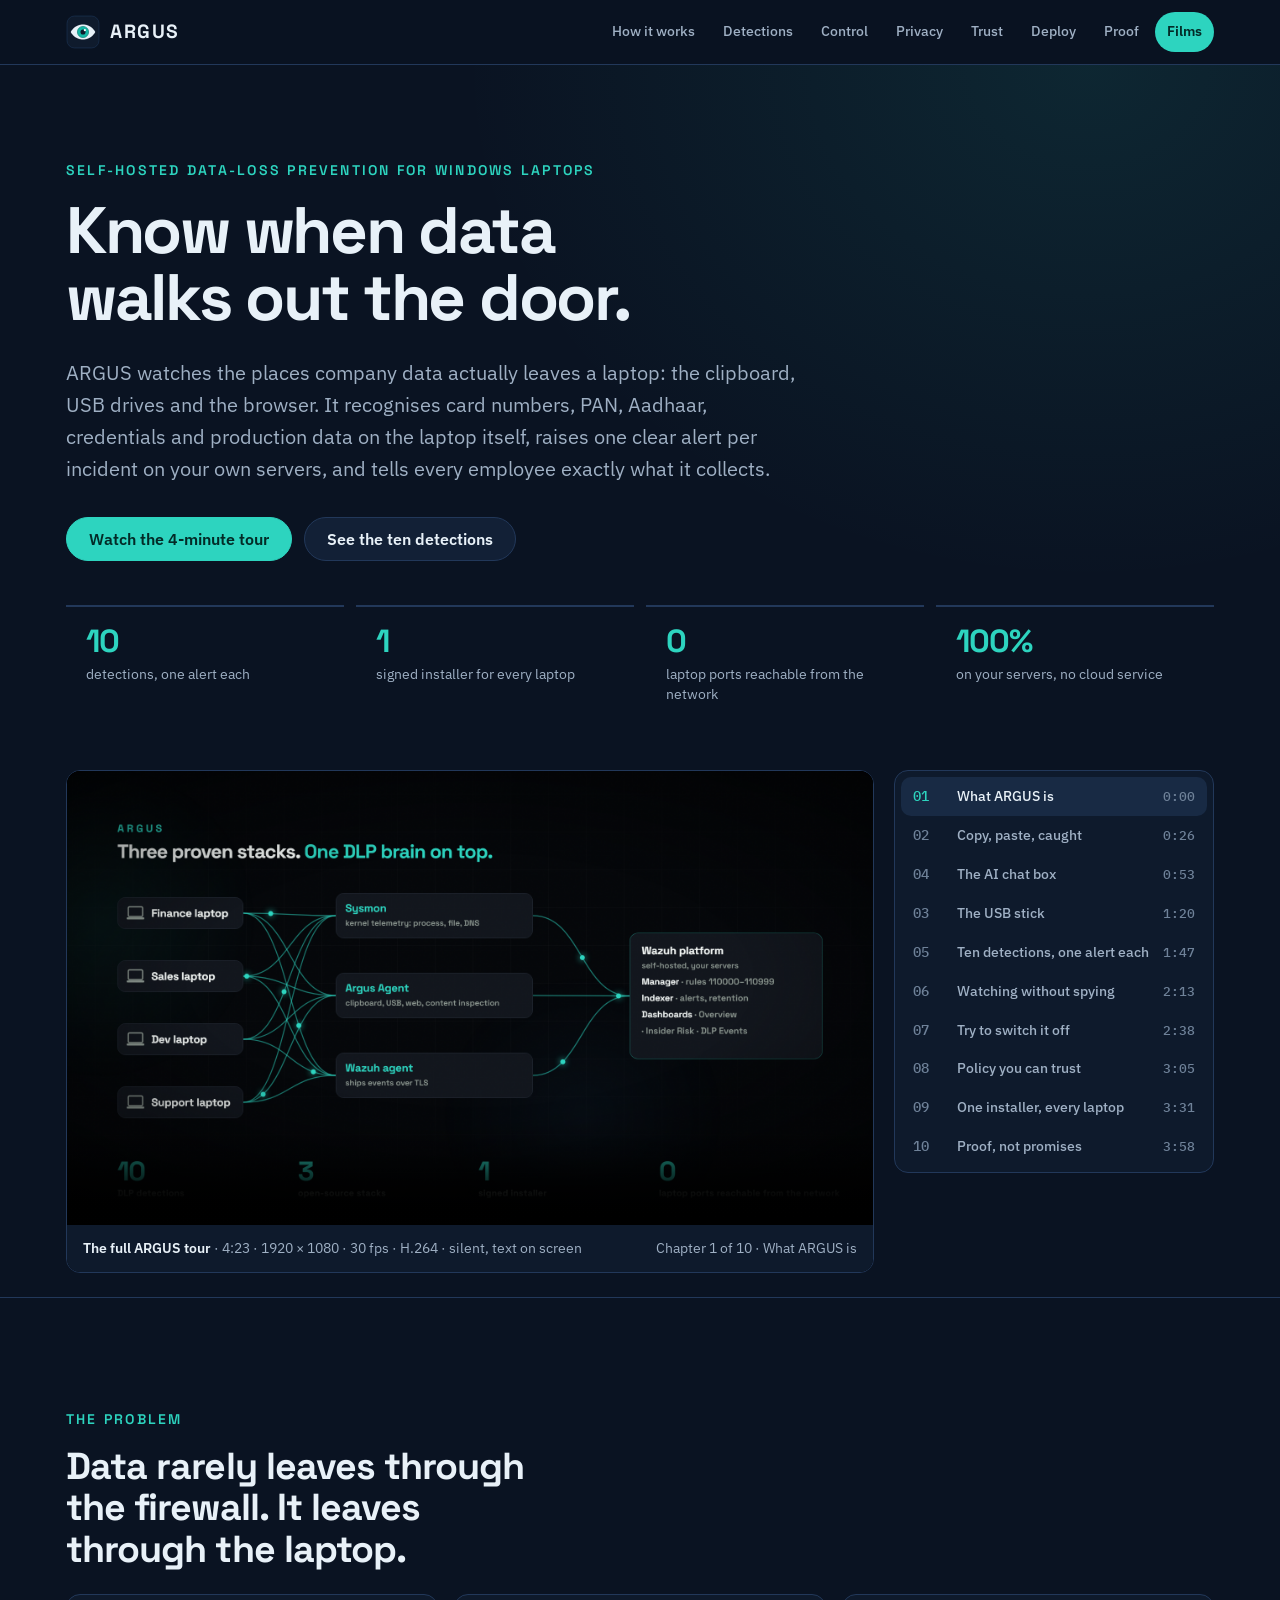
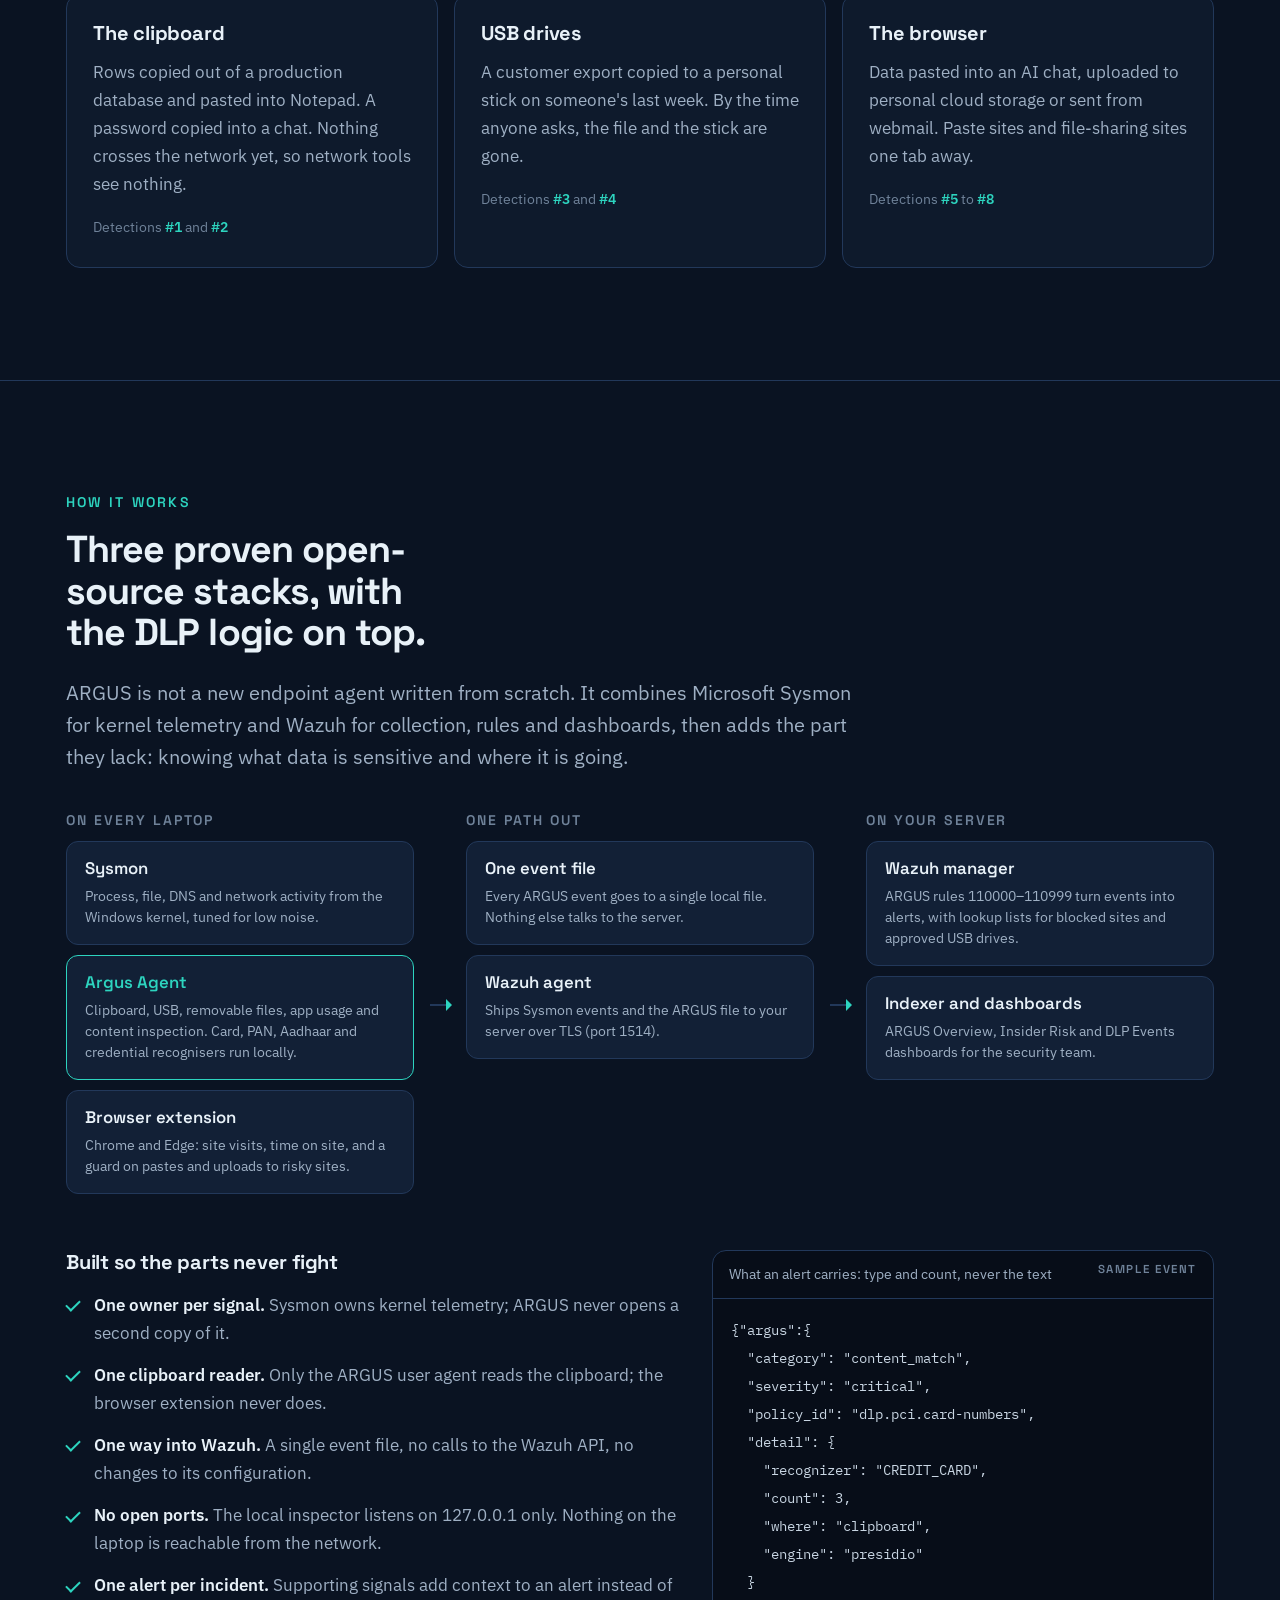
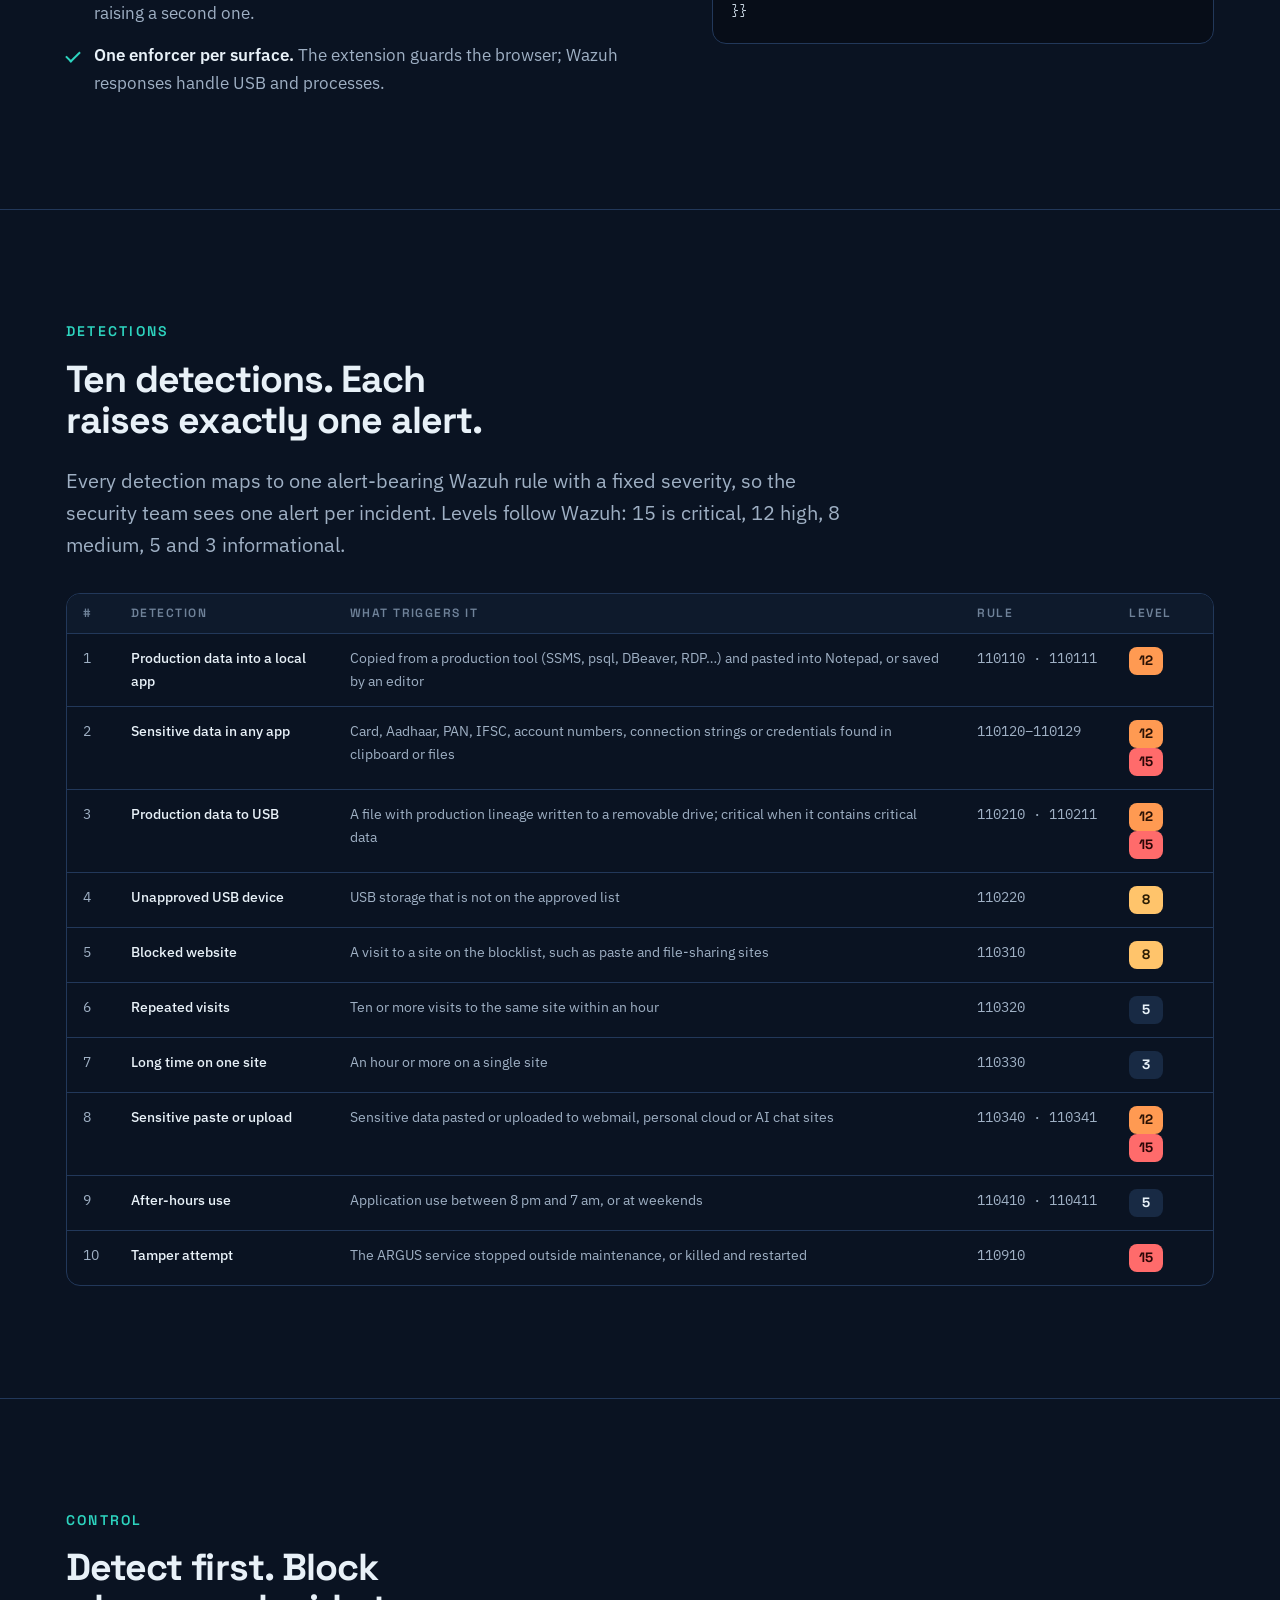
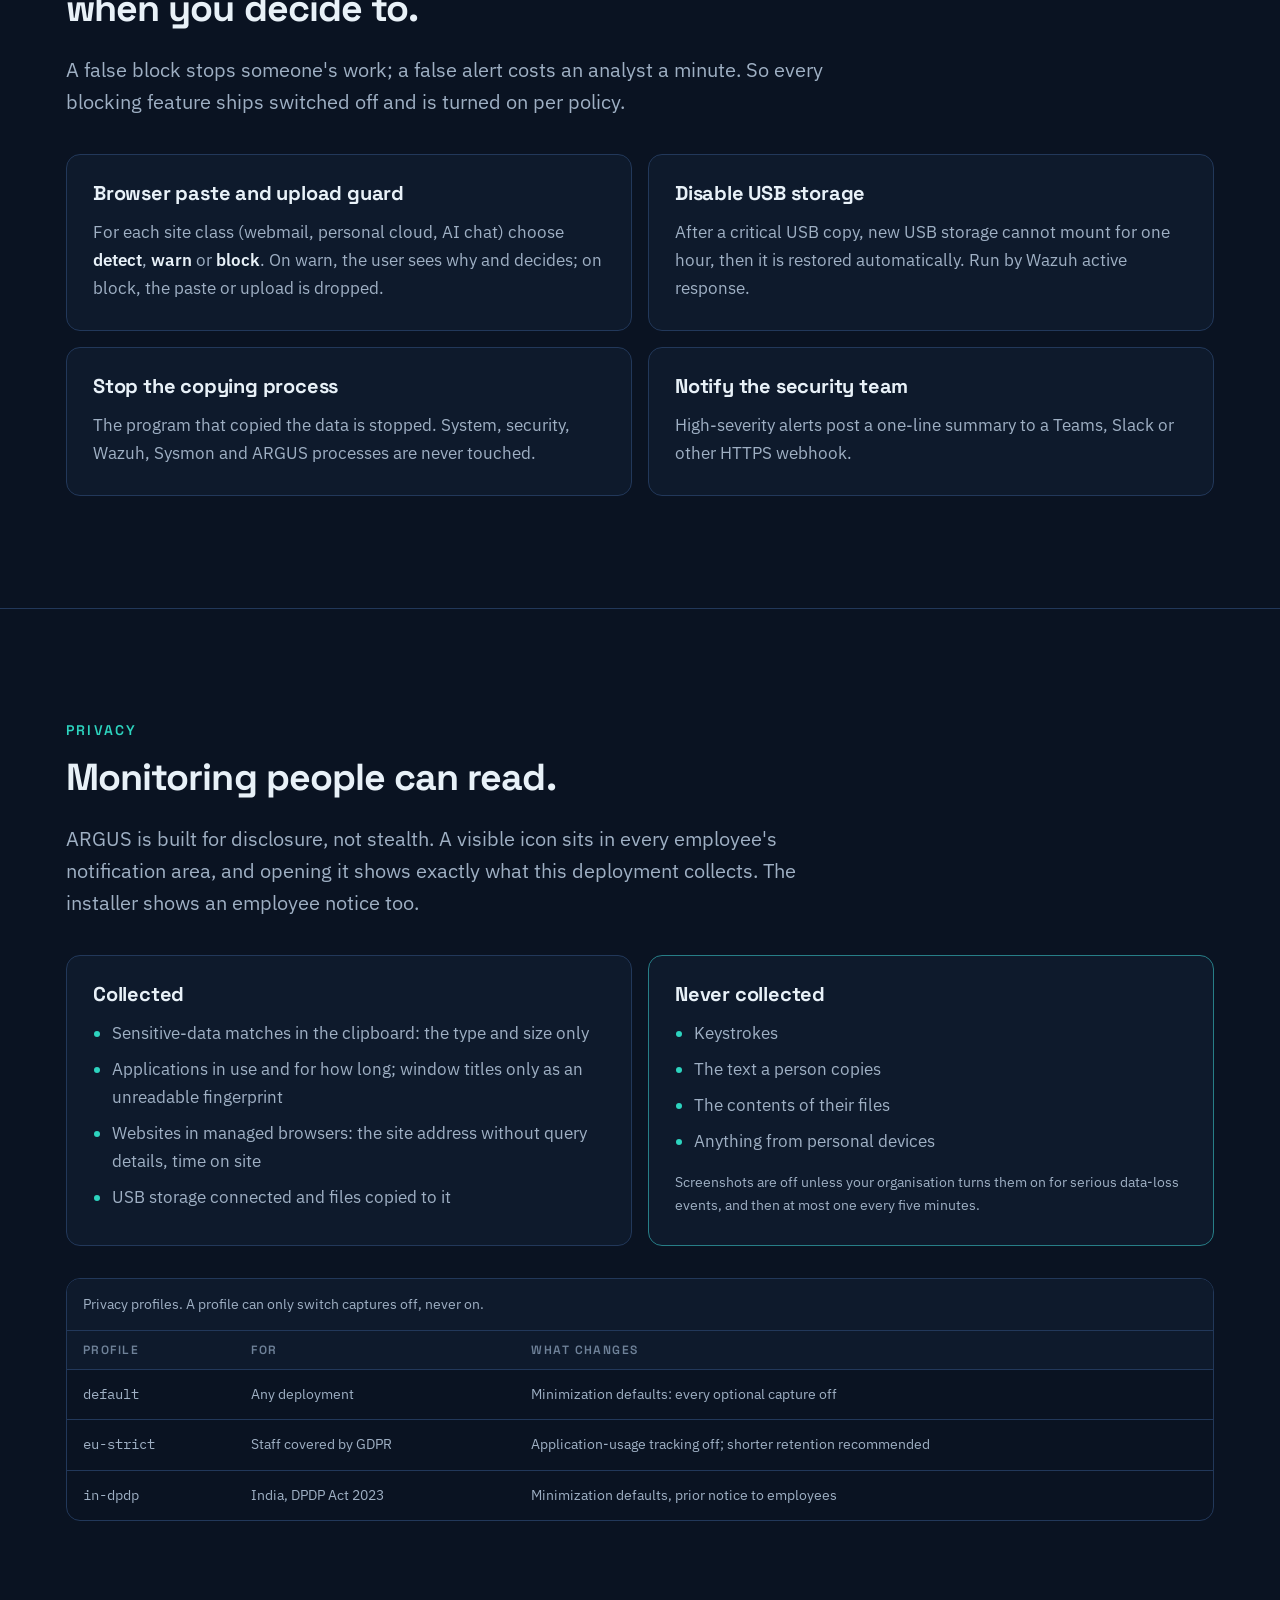
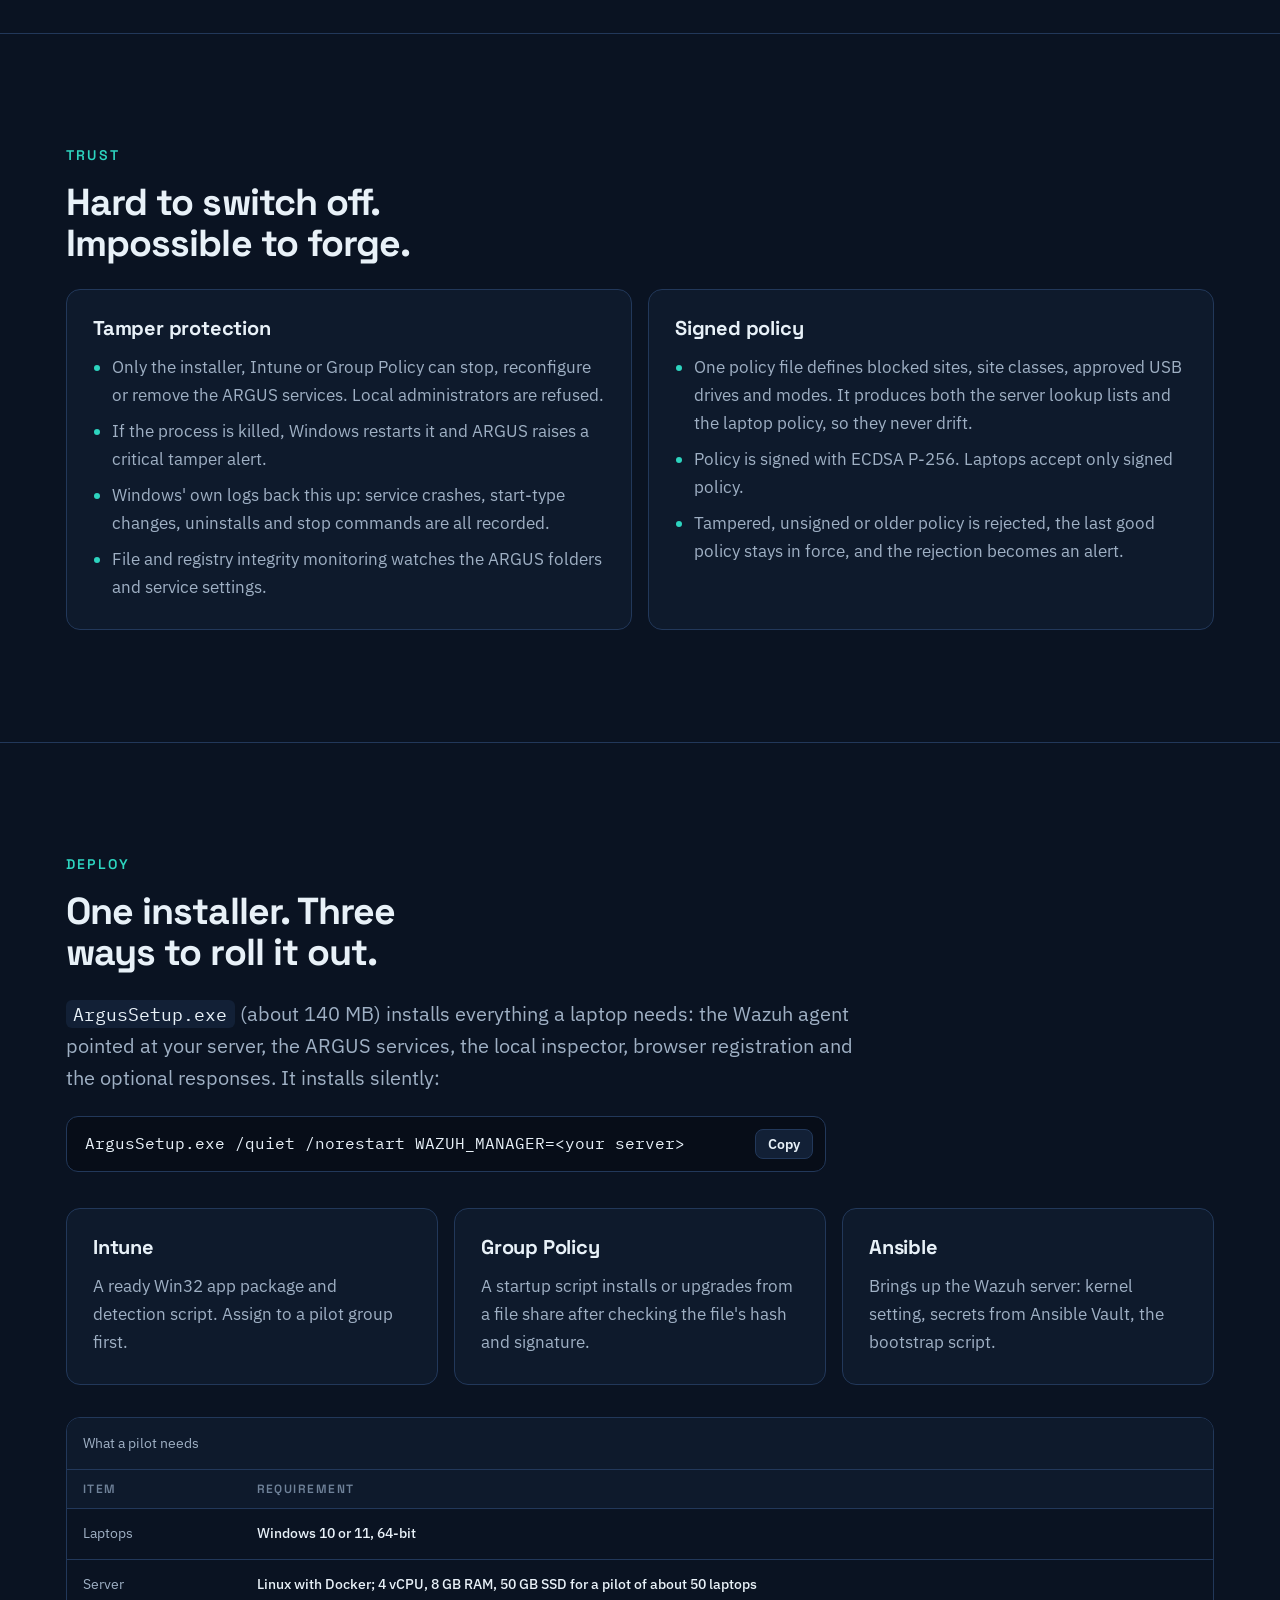
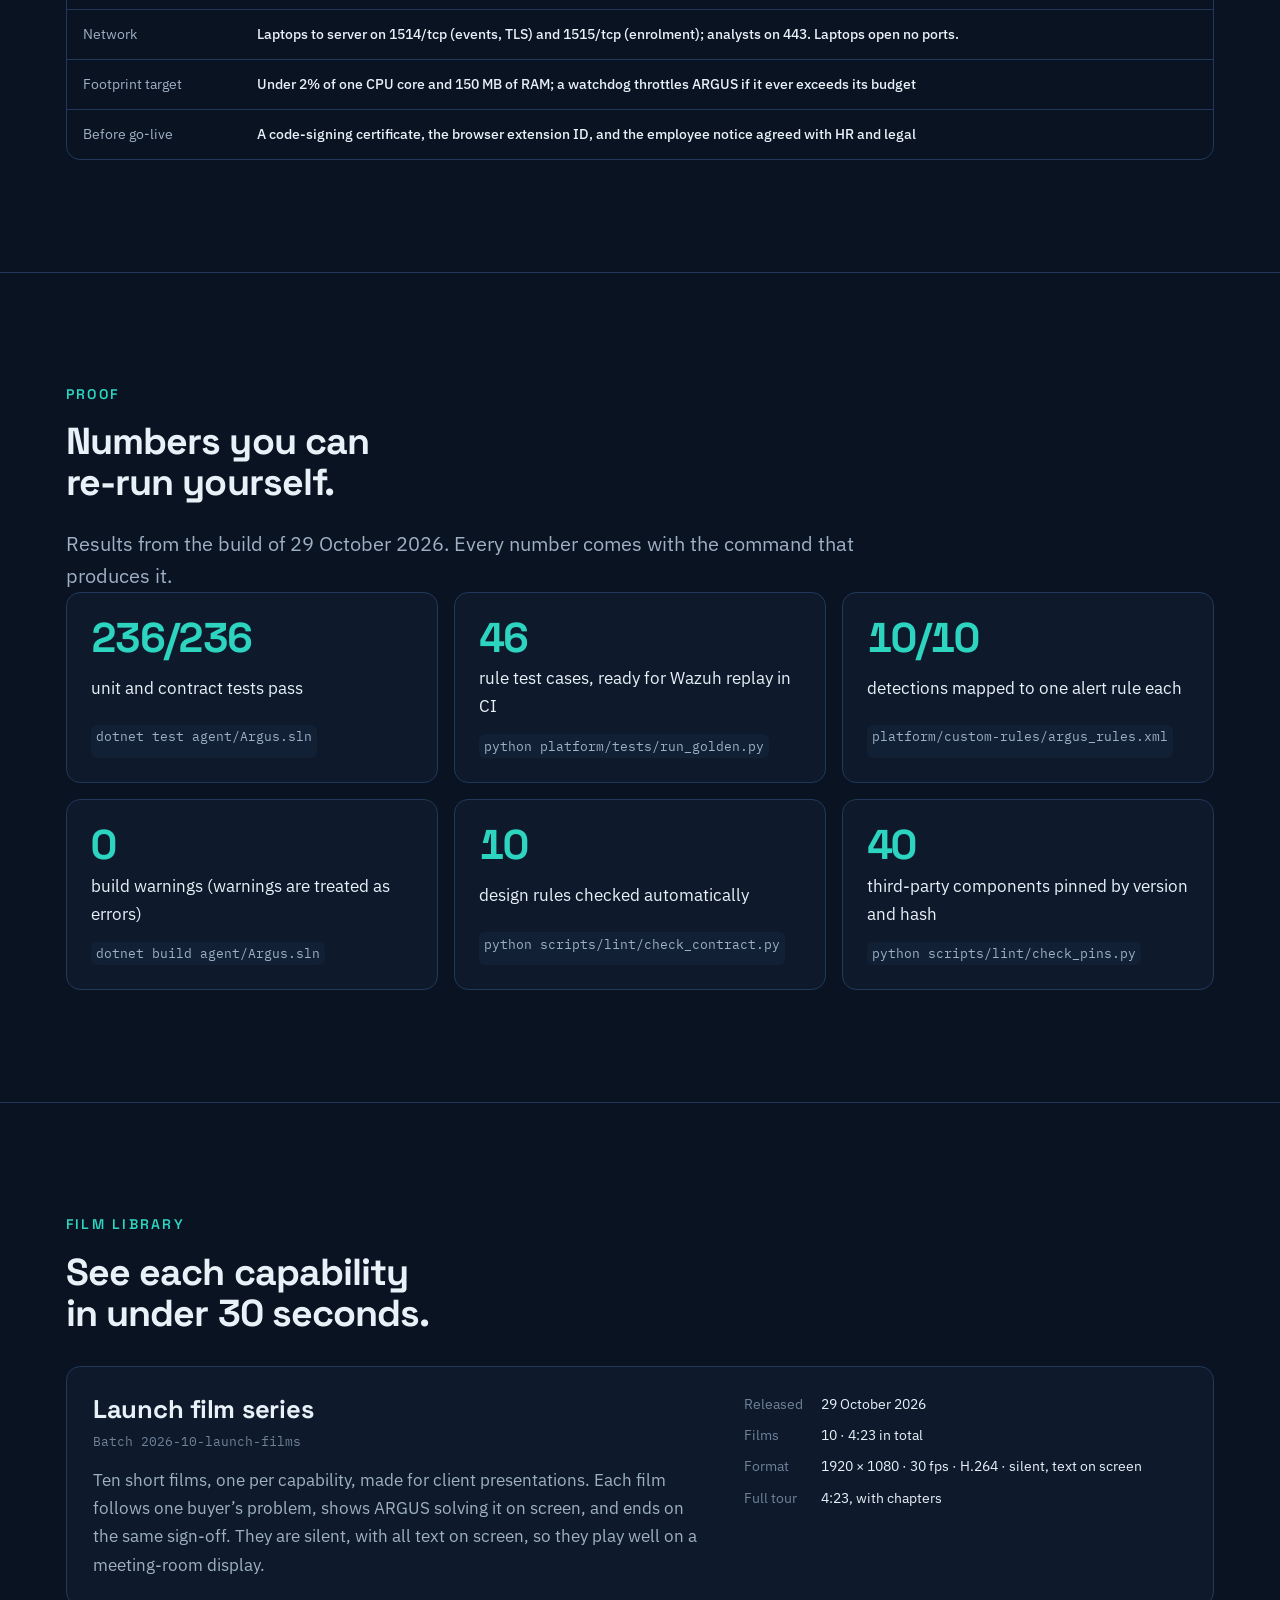
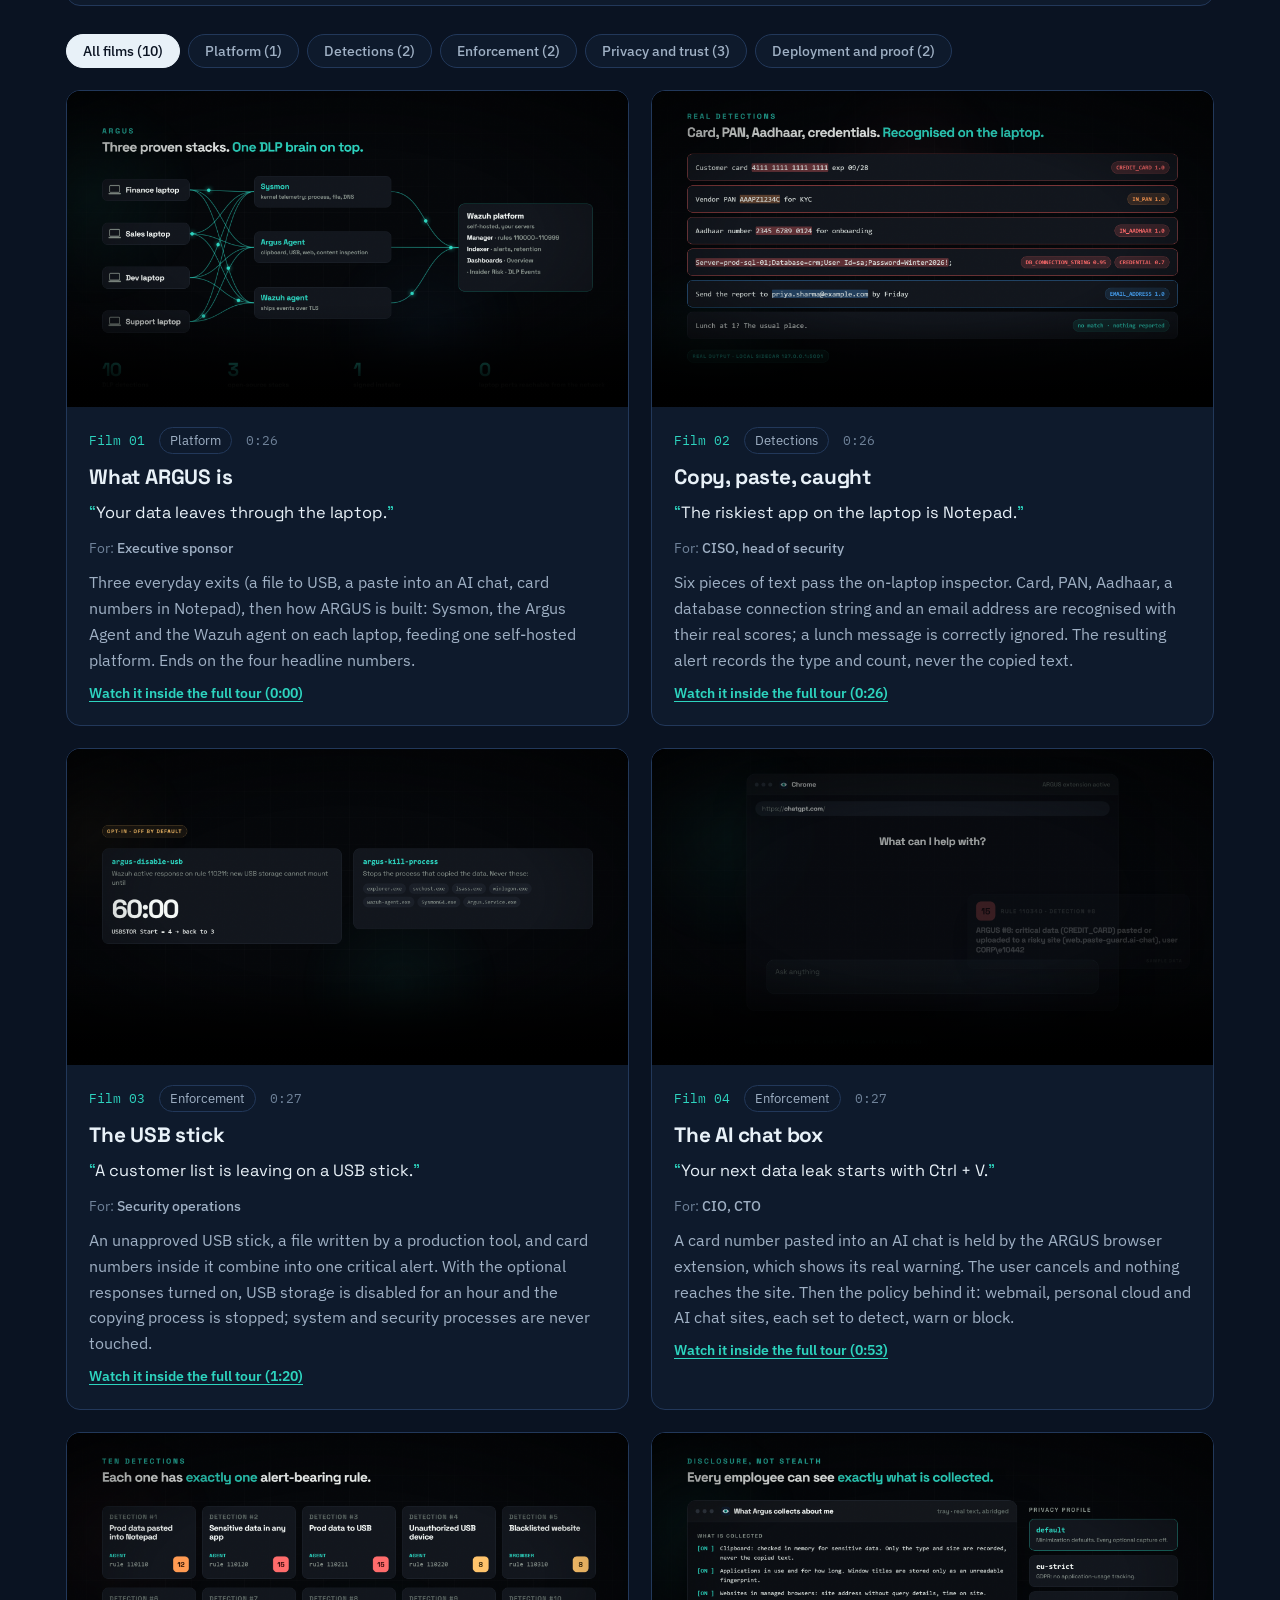
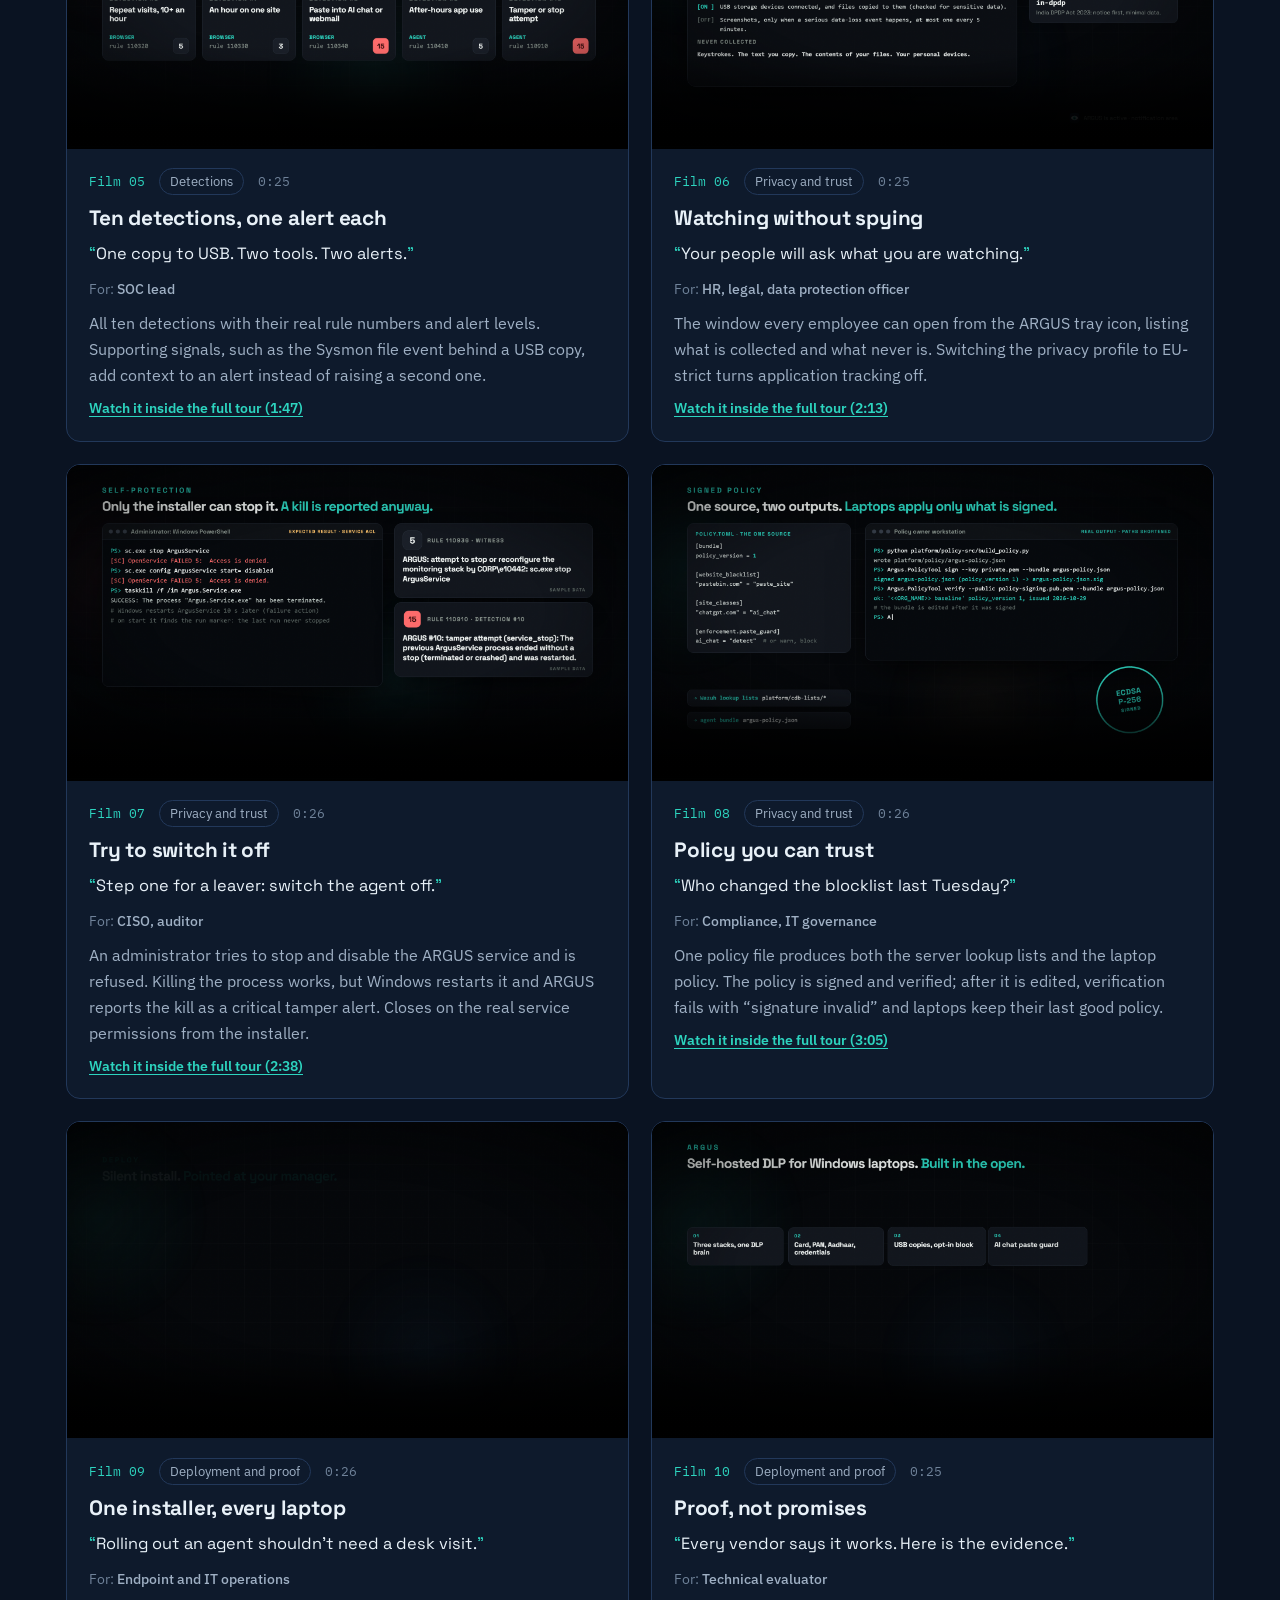
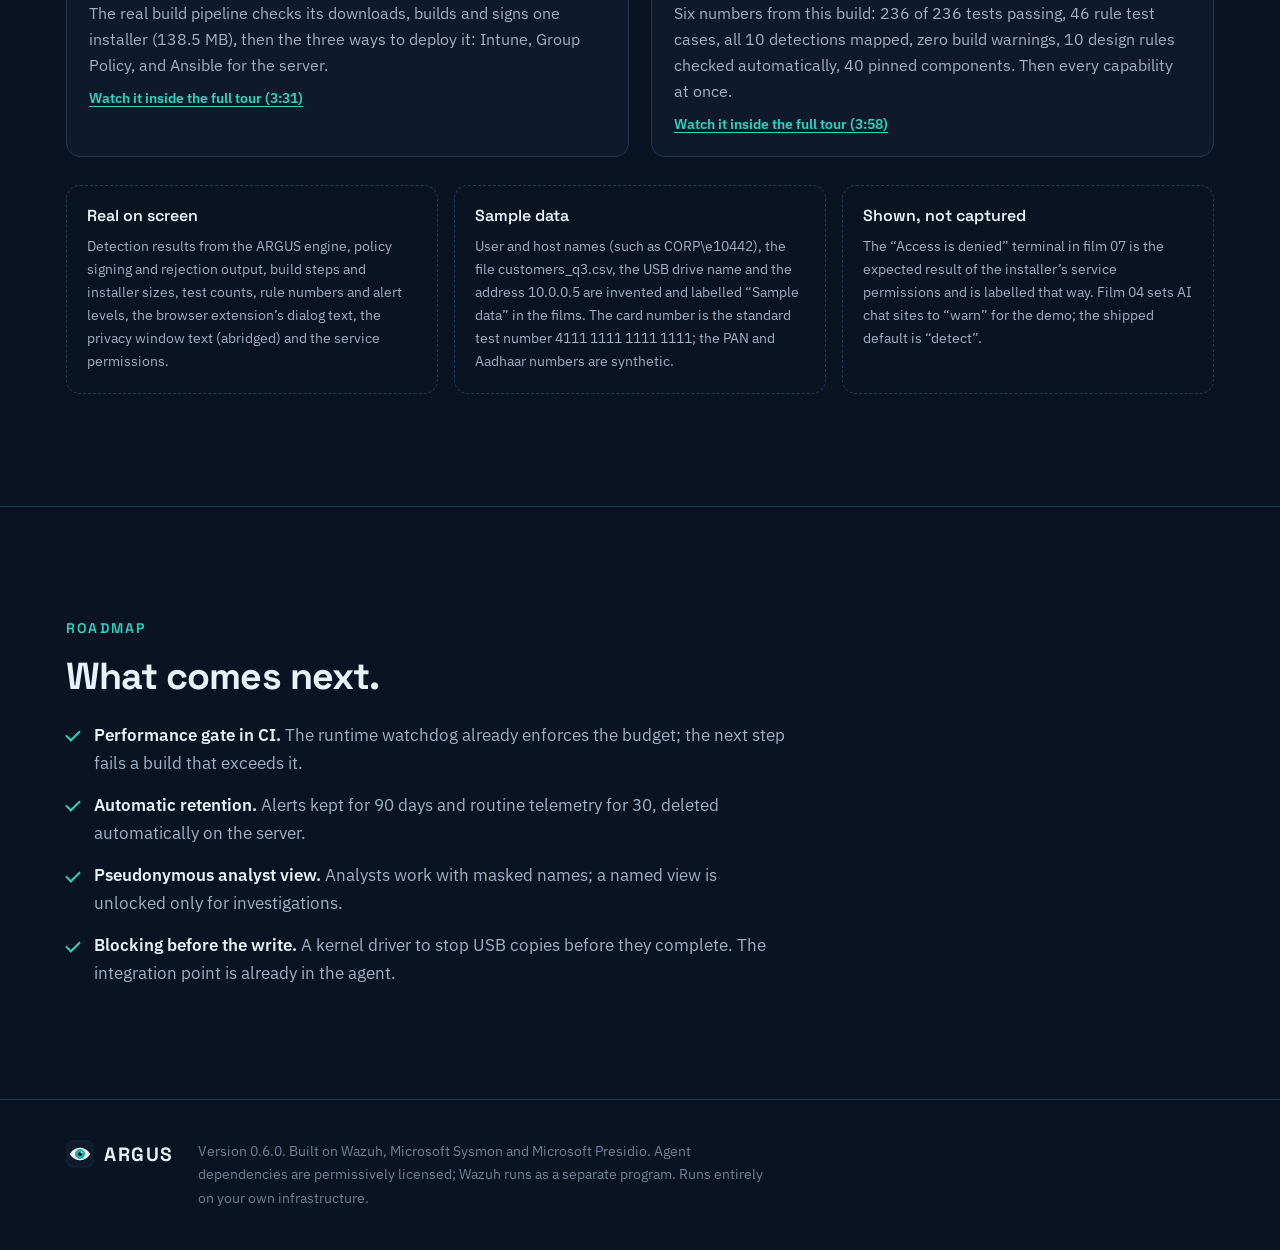
==== index.html @ cd85eef8 "ARGUS showcase: product site and the 2026-10 launch films - index.html: ARGUS presented as a product" ====
<!doctype html>
<html lang="en">
<head>
<meta charset="utf-8">
<meta name="viewport" content="width=device-width, initial-scale=1, viewport-fit=cover">
<title>ARGUS · Data-loss prevention</title>
<meta name="description" content="ARGUS is self-hosted data-loss prevention for company Windows laptops: ten detections, local content inspection, optional blocking, privacy by default, one signed installer.">
<link rel="icon" href="assets/img/argus.svg" type="image/svg+xml">
<link rel="stylesheet" href="assets/css/fonts.css">
<link rel="stylesheet" href="assets/css/style.css">
</head>
<body>
<a class="skip" href="#main">Skip to content</a>

<header class="top">
  <div class="wrap top-in">
    <a class="brand" href="#top" aria-label="ARGUS home"><img src="assets/img/argus.svg" alt="" width="34" height="34"><span>ARGUS</span></a>
    <nav class="nav" aria-label="Sections">
      <a href="#how">How it works</a>
      <a href="#detections">Detections</a>
      <a href="#control">Control</a>
      <a href="#privacy">Privacy</a>
      <a href="#trust">Trust</a>
      <a href="#deploy">Deploy</a>
      <a href="#proof">Proof</a>
      <a href="#films" class="nav-films">Films</a>
    </nav>
  </div>
</header>

<main id="main">

<!-- ======================================================== hero + tour -->
<section class="hero" id="top">
  <div class="wrap">
    <p class="eyebrow">Self-hosted data-loss prevention for Windows laptops</p>
    <h1>Know when data walks out the door.</h1>
    <p class="lede">ARGUS watches the places company data actually leaves a laptop: the clipboard, USB drives and the browser. It recognises card numbers, PAN, Aadhaar, credentials and production data on the laptop itself, raises one clear alert per incident on your own servers, and tells every employee exactly what it collects.</p>
    <div class="cta-row">
      <a class="btn primary" href="#tour">Watch the 4-minute tour</a>
      <a class="btn" href="#detections">See the ten detections</a>
    </div>
    <ul class="facts" aria-label="ARGUS at a glance">
      <li><b>10</b><span>detections, one alert each</span></li>
      <li><b>1</b><span>signed installer for every laptop</span></li>
      <li><b>0</b><span>laptop ports reachable from the network</span></li>
      <li><b>100%</b><span>on your servers, no cloud service</span></li>
    </ul>
  </div>

  <div class="wrap" id="tour">
    <div class="tour" data-tour>
      <p class="tour-empty">The product tour loads from the film library. If it does not appear, check that <code>batches/manifest.js</code> lists a batch.</p>
    </div>
  </div>
</section>

<!-- ======================================================== the problem -->
<section class="section" id="problem">
  <div class="wrap">
    <p class="kicker">The problem</p>
    <h2>Data rarely leaves through the firewall. It leaves through the laptop.</h2>
    <div class="cols3">
      <article class="exit">
        <h3>The clipboard</h3>
        <p>Rows copied out of a production database and pasted into Notepad. A password copied into a chat. Nothing crosses the network yet, so network tools see nothing.</p>
        <p class="covers">Detections <b>#1</b> and <b>#2</b></p>
      </article>
      <article class="exit">
        <h3>USB drives</h3>
        <p>A customer export copied to a personal stick on someone's last week. By the time anyone asks, the file and the stick are gone.</p>
        <p class="covers">Detections <b>#3</b> and <b>#4</b></p>
      </article>
      <article class="exit">
        <h3>The browser</h3>
        <p>Data pasted into an AI chat, uploaded to personal cloud storage or sent from webmail. Paste sites and file-sharing sites one tab away.</p>
        <p class="covers">Detections <b>#5</b> to <b>#8</b></p>
      </article>
    </div>
  </div>
</section>

<!-- ======================================================== how it works -->
<section class="section" id="how">
  <div class="wrap">
    <p class="kicker">How it works</p>
    <h2>Three proven open-source stacks, with the DLP logic on top.</h2>
    <p class="intro">ARGUS is not a new endpoint agent written from scratch. It combines Microsoft Sysmon for kernel telemetry and Wazuh for collection, rules and dashboards, then adds the part they lack: knowing what data is sensitive and where it is going.</p>

    <div class="flow" role="list">
      <div class="flow-col" role="listitem">
        <p class="flow-h">On every laptop</p>
        <div class="node"><b>Sysmon</b><span>Process, file, DNS and network activity from the Windows kernel, tuned for low noise.</span></div>
        <div class="node accent"><b>Argus Agent</b><span>Clipboard, USB, removable files, app usage and content inspection. Card, PAN, Aadhaar and credential recognisers run locally.</span></div>
        <div class="node"><b>Browser extension</b><span>Chrome and Edge: site visits, time on site, and a guard on pastes and uploads to risky sites.</span></div>
      </div>
      <div class="flow-arrow" aria-hidden="true"></div>
      <div class="flow-col" role="listitem">
        <p class="flow-h">One path out</p>
        <div class="node"><b>One event file</b><span>Every ARGUS event goes to a single local file. Nothing else talks to the server.</span></div>
        <div class="node"><b>Wazuh agent</b><span>Ships Sysmon events and the ARGUS file to your server over TLS (port 1514).</span></div>
      </div>
      <div class="flow-arrow" aria-hidden="true"></div>
      <div class="flow-col" role="listitem">
        <p class="flow-h">On your server</p>
        <div class="node"><b>Wazuh manager</b><span>ARGUS rules 110000–110999 turn events into alerts, with lookup lists for blocked sites and approved USB drives.</span></div>
        <div class="node"><b>Indexer and dashboards</b><span>ARGUS Overview, Insider Risk and DLP Events dashboards for the security team.</span></div>
      </div>
    </div>

    <div class="split">
      <div>
        <h3>Built so the parts never fight</h3>
        <ul class="ticks">
          <li><b>One owner per signal.</b> Sysmon owns kernel telemetry; ARGUS never opens a second copy of it.</li>
          <li><b>One clipboard reader.</b> Only the ARGUS user agent reads the clipboard; the browser extension never does.</li>
          <li><b>One way into Wazuh.</b> A single event file, no calls to the Wazuh API, no changes to its configuration.</li>
          <li><b>No open ports.</b> The local inspector listens on 127.0.0.1 only. Nothing on the laptop is reachable from the network.</li>
          <li><b>One alert per incident.</b> Supporting signals add context to an alert instead of raising a second one.</li>
          <li><b>One enforcer per surface.</b> The extension guards the browser; Wazuh responses handle USB and processes.</li>
        </ul>
      </div>
      <figure class="event">
        <figcaption>What an alert carries: type and count, never the text <span class="tag-sample">Sample event</span></figcaption>
<pre><code>{"argus":{
  "category": "content_match",
  "severity": "critical",
  "policy_id": "dlp.pci.card-numbers",
  "detail": {
    "recognizer": "CREDIT_CARD",
    "count": 3,
    "where": "clipboard",
    "engine": "presidio"
  }
}}</code></pre>
      </figure>
    </div>
  </div>
</section>

<!-- ======================================================== detections -->
<section class="section" id="detections">
  <div class="wrap">
    <p class="kicker">Detections</p>
    <h2>Ten detections. Each raises exactly one alert.</h2>
    <p class="intro">Every detection maps to one alert-bearing Wazuh rule with a fixed severity, so the security team sees one alert per incident. Levels follow Wazuh: 15 is critical, 12 high, 8 medium, 5 and 3 informational.</p>
    <div class="table-scroll">
      <table class="det">
        <thead><tr><th scope="col">#</th><th scope="col">Detection</th><th scope="col">What triggers it</th><th scope="col">Rule</th><th scope="col">Level</th></tr></thead>
        <tbody>
          <tr><td>1</td><td>Production data into a local app</td><td>Copied from a production tool (SSMS, psql, DBeaver, RDP…) and pasted into Notepad, or saved by an editor</td><td class="mono">110110 · 110111</td><td><span class="lvl l12">12</span></td></tr>
          <tr><td>2</td><td>Sensitive data in any app</td><td>Card, Aadhaar, PAN, IFSC, account numbers, connection strings or credentials found in clipboard or files</td><td class="mono">110120–110129</td><td><span class="lvl l12">12</span> <span class="lvl l15">15</span></td></tr>
          <tr><td>3</td><td>Production data to USB</td><td>A file with production lineage written to a removable drive; critical when it contains critical data</td><td class="mono">110210 · 110211</td><td><span class="lvl l12">12</span> <span class="lvl l15">15</span></td></tr>
          <tr><td>4</td><td>Unapproved USB device</td><td>USB storage that is not on the approved list</td><td class="mono">110220</td><td><span class="lvl l8">8</span></td></tr>
          <tr><td>5</td><td>Blocked website</td><td>A visit to a site on the blocklist, such as paste and file-sharing sites</td><td class="mono">110310</td><td><span class="lvl l8">8</span></td></tr>
          <tr><td>6</td><td>Repeated visits</td><td>Ten or more visits to the same site within an hour</td><td class="mono">110320</td><td><span class="lvl l5">5</span></td></tr>
          <tr><td>7</td><td>Long time on one site</td><td>An hour or more on a single site</td><td class="mono">110330</td><td><span class="lvl l3">3</span></td></tr>
          <tr><td>8</td><td>Sensitive paste or upload</td><td>Sensitive data pasted or uploaded to webmail, personal cloud or AI chat sites</td><td class="mono">110340 · 110341</td><td><span class="lvl l12">12</span> <span class="lvl l15">15</span></td></tr>
          <tr><td>9</td><td>After-hours use</td><td>Application use between 8 pm and 7 am, or at weekends</td><td class="mono">110410 · 110411</td><td><span class="lvl l5">5</span></td></tr>
          <tr><td>10</td><td>Tamper attempt</td><td>The ARGUS service stopped outside maintenance, or killed and restarted</td><td class="mono">110910</td><td><span class="lvl l15">15</span></td></tr>
        </tbody>
      </table>
    </div>
  </div>
</section>

<!-- ======================================================== control -->
<section class="section" id="control">
  <div class="wrap">
    <p class="kicker">Control</p>
    <h2>Detect first. Block when you decide to.</h2>
    <p class="intro">A false block stops someone's work; a false alert costs an analyst a minute. So every blocking feature ships switched off and is turned on per policy.</p>
    <div class="cols2">
      <article class="card">
        <h3>Browser paste and upload guard</h3>
        <p>For each site class (webmail, personal cloud, AI chat) choose <b>detect</b>, <b>warn</b> or <b>block</b>. On warn, the user sees why and decides; on block, the paste or upload is dropped.</p>
      </article>
      <article class="card">
        <h3>Disable USB storage</h3>
        <p>After a critical USB copy, new USB storage cannot mount for one hour, then it is restored automatically. Run by Wazuh active response.</p>
      </article>
      <article class="card">
        <h3>Stop the copying process</h3>
        <p>The program that copied the data is stopped. System, security, Wazuh, Sysmon and ARGUS processes are never touched.</p>
      </article>
      <article class="card">
        <h3>Notify the security team</h3>
        <p>High-severity alerts post a one-line summary to a Teams, Slack or other HTTPS webhook.</p>
      </article>
    </div>
  </div>
</section>

<!-- ======================================================== privacy -->
<section class="section" id="privacy">
  <div class="wrap">
    <p class="kicker">Privacy</p>
    <h2>Monitoring people can read.</h2>
    <p class="intro">ARGUS is built for disclosure, not stealth. A visible icon sits in every employee's notification area, and opening it shows exactly what this deployment collects. The installer shows an employee notice too.</p>
    <div class="cols2">
      <div class="card">
        <h3>Collected</h3>
        <ul class="plain">
          <li>Sensitive-data matches in the clipboard: the type and size only</li>
          <li>Applications in use and for how long; window titles only as an unreadable fingerprint</li>
          <li>Websites in managed browsers: the site address without query details, time on site</li>
          <li>USB storage connected and files copied to it</li>
        </ul>
      </div>
      <div class="card never">
        <h3>Never collected</h3>
        <ul class="plain">
          <li>Keystrokes</li>
          <li>The text a person copies</li>
          <li>The contents of their files</li>
          <li>Anything from personal devices</li>
        </ul>
        <p class="small">Screenshots are off unless your organisation turns them on for serious data-loss events, and then at most one every five minutes.</p>
      </div>
    </div>
    <div class="table-scroll">
      <table class="det profiles">
        <caption>Privacy profiles. A profile can only switch captures off, never on.</caption>
        <thead><tr><th scope="col">Profile</th><th scope="col">For</th><th scope="col">What changes</th></tr></thead>
        <tbody>
          <tr><td class="mono">default</td><td>Any deployment</td><td>Minimization defaults: every optional capture off</td></tr>
          <tr><td class="mono">eu-strict</td><td>Staff covered by GDPR</td><td>Application-usage tracking off; shorter retention recommended</td></tr>
          <tr><td class="mono">in-dpdp</td><td>India, DPDP Act 2023</td><td>Minimization defaults, prior notice to employees</td></tr>
        </tbody>
      </table>
    </div>
  </div>
</section>

<!-- ======================================================== trust -->
<section class="section" id="trust">
  <div class="wrap">
    <p class="kicker">Trust</p>
    <h2>Hard to switch off. Impossible to forge.</h2>
    <div class="cols2">
      <article class="card">
        <h3>Tamper protection</h3>
        <ul class="plain">
          <li>Only the installer, Intune or Group Policy can stop, reconfigure or remove the ARGUS services. Local administrators are refused.</li>
          <li>If the process is killed, Windows restarts it and ARGUS raises a critical tamper alert.</li>
          <li>Windows' own logs back this up: service crashes, start-type changes, uninstalls and stop commands are all recorded.</li>
          <li>File and registry integrity monitoring watches the ARGUS folders and service settings.</li>
        </ul>
      </article>
      <article class="card">
        <h3>Signed policy</h3>
        <ul class="plain">
          <li>One policy file defines blocked sites, site classes, approved USB drives and modes. It produces both the server lookup lists and the laptop policy, so they never drift.</li>
          <li>Policy is signed with ECDSA P-256. Laptops accept only signed policy.</li>
          <li>Tampered, unsigned or older policy is rejected, the last good policy stays in force, and the rejection becomes an alert.</li>
        </ul>
      </article>
    </div>
  </div>
</section>

<!-- ======================================================== deploy -->
<section class="section" id="deploy">
  <div class="wrap">
    <p class="kicker">Deploy</p>
    <h2>One installer. Three ways to roll it out.</h2>
    <p class="intro"><code>ArgusSetup.exe</code> (about 140 MB) installs everything a laptop needs: the Wazuh agent pointed at your server, the ARGUS services, the local inspector, browser registration and the optional responses. It installs silently:</p>
    <div class="cmd"><code>ArgusSetup.exe /quiet /norestart WAZUH_MANAGER=&lt;your server&gt;</code><button class="copy" type="button" data-copy="ArgusSetup.exe /quiet /norestart WAZUH_MANAGER=">Copy</button></div>
    <div class="cols3">
      <article class="card"><h3>Intune</h3><p>A ready Win32 app package and detection script. Assign to a pilot group first.</p></article>
      <article class="card"><h3>Group Policy</h3><p>A startup script installs or upgrades from a file share after checking the file's hash and signature.</p></article>
      <article class="card"><h3>Ansible</h3><p>Brings up the Wazuh server: kernel setting, secrets from Ansible Vault, the bootstrap script.</p></article>
    </div>
    <div class="table-scroll">
      <table class="det">
        <caption>What a pilot needs</caption>
        <thead><tr><th scope="col">Item</th><th scope="col">Requirement</th></tr></thead>
        <tbody>
          <tr><td>Laptops</td><td>Windows 10 or 11, 64-bit</td></tr>
          <tr><td>Server</td><td>Linux with Docker; 4 vCPU, 8 GB RAM, 50 GB SSD for a pilot of about 50 laptops</td></tr>
          <tr><td>Network</td><td>Laptops to server on 1514/tcp (events, TLS) and 1515/tcp (enrolment); analysts on 443. Laptops open no ports.</td></tr>
          <tr><td>Footprint target</td><td>Under 2% of one CPU core and 150 MB of RAM; a watchdog throttles ARGUS if it ever exceeds its budget</td></tr>
          <tr><td>Before go-live</td><td>A code-signing certificate, the browser extension ID, and the employee notice agreed with HR and legal</td></tr>
        </tbody>
      </table>
    </div>
  </div>
</section>

<!-- ======================================================== proof -->
<section class="section" id="proof">
  <div class="wrap">
    <p class="kicker">Proof</p>
    <h2>Numbers you can re-run yourself.</h2>
    <p class="intro">Results from the build of 29 October 2026. Every number comes with the command that produces it.</p>
    <div class="proof">
      <div class="pf"><b>236/236</b><span>unit and contract tests pass</span><code>dotnet test agent/Argus.sln</code></div>
      <div class="pf"><b>46</b><span>rule test cases, ready for Wazuh replay in CI</span><code>python platform/tests/run_golden.py</code></div>
      <div class="pf"><b>10/10</b><span>detections mapped to one alert rule each</span><code>platform/custom-rules/argus_rules.xml</code></div>
      <div class="pf"><b>0</b><span>build warnings (warnings are treated as errors)</span><code>dotnet build agent/Argus.sln</code></div>
      <div class="pf"><b>10</b><span>design rules checked automatically</span><code>python scripts/lint/check_contract.py</code></div>
      <div class="pf"><b>40</b><span>third-party components pinned by version and hash</span><code>python scripts/lint/check_pins.py</code></div>
    </div>
  </div>
</section>

<!-- ======================================================== films -->
<section class="section films" id="films">
  <div class="wrap">
    <p class="kicker">Film library</p>
    <h2>See each capability in under 30 seconds.</h2>
    <div data-library>
      <p class="tour-empty">Loading films…</p>
    </div>
  </div>
</section>

<!-- ======================================================== next -->
<section class="section" id="next">
  <div class="wrap">
    <p class="kicker">Roadmap</p>
    <h2>What comes next.</h2>
    <ul class="ticks next">
      <li><b>Performance gate in CI.</b> The runtime watchdog already enforces the budget; the next step fails a build that exceeds it.</li>
      <li><b>Automatic retention.</b> Alerts kept for 90 days and routine telemetry for 30, deleted automatically on the server.</li>
      <li><b>Pseudonymous analyst view.</b> Analysts work with masked names; a named view is unlocked only for investigations.</li>
      <li><b>Blocking before the write.</b> A kernel driver to stop USB copies before they complete. The integration point is already in the agent.</li>
    </ul>
  </div>
</section>

</main>

<footer class="foot">
  <div class="wrap foot-in">
    <div class="brand"><img src="assets/img/argus.svg" alt="" width="28" height="28"><span>ARGUS</span></div>
    <p>Version 0.6.0. Built on Wazuh, Microsoft Sysmon and Microsoft Presidio. Agent dependencies are permissively licensed; Wazuh runs as a separate program. Runs entirely on your own infrastructure.</p>
  </div>
</footer>

<script src="batches/manifest.js"></script>
<script src="assets/js/app.js"></script>
</body>
</html>
---- assets/css/fonts.css ----
/* ARGUS showcase fonts: Space Grotesk, IBM Plex Sans, IBM Plex Mono (SIL Open Font License 1.1).
   Latin subset, embedded as data URIs so the page works offline. Generated; see assets/fonts/README.md. */
@font-face {
  font-family: 'Space Grotesk';
  font-style: normal;
  font-weight: 400 700;
  font-display: swap;
  src: url([data-uri]) format('woff2');
}
@font-face {
  font-family: 'IBM Plex Sans';
  font-style: normal;
  font-weight: 400;
  font-stretch: 100%;
  font-display: swap;
  src: url([data-uri]) format('woff2');
}
@font-face {
  font-family: 'IBM Plex Sans';
  font-style: normal;
  font-weight: 500;
  font-stretch: 100%;
  font-display: swap;
  src: url([data-uri]) format('woff2');
}
@font-face {
  font-family: 'IBM Plex Sans';
  font-style: normal;
  font-weight: 600;
  font-stretch: 100%;
  font-display: swap;
  src: url([data-uri]) format('woff2');
}
@font-face {
  font-family: 'IBM Plex Mono';
  font-style: normal;
  font-weight: 400;
  font-display: swap;
  src: url([data-uri]) format('woff2');
}
@font-face {
  font-family: 'IBM Plex Mono';
  font-style: normal;
  font-weight: 500;
  font-display: swap;
  src: url([data-uri]) format('woff2');
}
---- assets/css/style.css ----
/* ============================================================================
   ARGUS showcase. One deliberate dark theme, matching the product and its films.
   Layout: a single reading column (max 1180px) of sections; the tour and the
   film library are the two places that break into wide media grids.
   ========================================================================== */
:root {
  color-scheme: dark;
  /* colour: the deep navy of the ARGUS tile, eye-white text, one teal accent */
  --bg: #0a1322;
  --bg-2: #0e1a2c;
  --surf: #122036;
  --surf-2: #182a44;
  --line: #22385a;
  --fg: #e8f1f8;
  --muted: #9fb0c4;
  --faint: #6f8299;
  --accent: #2dd4bf;
  --accent-ink: #032b27;
  /* semantic: alert levels only */
  --l15: #ff6b6b;
  --l12: #ff9a52;
  --l8: #ffc46b;
  /* type */
  --display: 'Space Grotesk', 'Segoe UI', system-ui, sans-serif;
  --body: 'IBM Plex Sans', 'Segoe UI', system-ui, sans-serif;
  --mono: 'IBM Plex Mono', Consolas, 'Cascadia Mono', monospace;
  --step--1: 0.875rem;
  --step-0: 1.0625rem;
  --step-1: 1.25rem;
  --step-2: clamp(1.6rem, 1.2rem + 1.6vw, 2.35rem);
  --step-3: clamp(2.2rem, 1.4rem + 3.4vw, 4.1rem);
  --radius: 14px;
  --gutter: max(16px, env(safe-area-inset-left, 0px));
  --gutter-r: max(16px, env(safe-area-inset-right, 0px));
}

* { box-sizing: border-box; }
html { scroll-padding-top: 84px; -webkit-text-size-adjust: 100%; }
@media (prefers-reduced-motion: no-preference) { html { scroll-behavior: smooth; } }
body {
  margin: 0; background: var(--bg); color: var(--fg);
  font: 400 var(--step-0)/1.65 var(--body);
  -webkit-font-smoothing: antialiased; text-rendering: optimizeLegibility;
}
img, video { max-width: 100%; }
a { color: var(--accent); text-underline-offset: 3px; }
a:focus-visible, button:focus-visible, video:focus-visible { outline: 2px solid var(--accent); outline-offset: 3px; border-radius: 6px; }
code { font-family: var(--mono); font-size: 0.92em; color: var(--fg); background: var(--surf); padding: 0.1em 0.4em; border-radius: 6px; }
h1, h2, h3 { font-family: var(--display); font-weight: 700; letter-spacing: -0.025em; text-wrap: balance; margin: 0; }
h1 { font-size: var(--step-3); line-height: 1.02; letter-spacing: -0.035em; max-width: 15ch; }
h2 { font-size: var(--step-2); line-height: 1.1; max-width: 24ch; }
h3 { font-size: var(--step-1); line-height: 1.25; letter-spacing: -0.01em; }
p { margin: 0; }

.wrap { max-width: 1180px; margin: 0 auto; padding-left: var(--gutter); padding-right: var(--gutter-r); }
.skip { position: absolute; left: -999px; top: 8px; background: var(--accent); color: var(--accent-ink); padding: 8px 14px; border-radius: 8px; z-index: 100; }
.skip:focus { left: 16px; }

/* ---- header ---- */
body::before { content: ""; position: fixed; inset: 0 0 auto; height: env(safe-area-inset-top, 0px); background: var(--bg); z-index: 60; }
.top {
  position: sticky; top: env(safe-area-inset-top, 0px); z-index: 50;
  background: color-mix(in srgb, var(--bg) 92%, transparent);
  border-bottom: 1px solid var(--line);
}
.top-in { display: flex; align-items: center; gap: 28px; min-height: 64px; }
.brand { display: flex; align-items: center; gap: 10px; text-decoration: none; color: var(--fg); font: 700 1.2rem/1 var(--display); letter-spacing: 0.08em; flex: none; }
.brand img { display: block; }
.nav { display: flex; gap: 4px; overflow-x: auto; scrollbar-width: none; margin-left: auto; }
.nav::-webkit-scrollbar { display: none; }
.nav a { color: var(--muted); text-decoration: none; font-size: var(--step--1); font-weight: 500; padding: 8px 12px; border-radius: 999px; white-space: nowrap; }
.nav a:hover, .nav a.on { color: var(--fg); background: var(--surf); }
.nav a.nav-films { color: var(--accent-ink); background: var(--accent); font-weight: 600; }

/* ---- hero ---- */
.hero { padding-block: clamp(48px, 8vw, 96px) 24px; background: radial-gradient(70% 60% at 85% 0%, rgba(45, 212, 191, 0.10), transparent 70%), var(--bg); }
.eyebrow, .kicker { font: 600 var(--step--1)/1.3 var(--display); letter-spacing: 0.16em; text-transform: uppercase; color: var(--accent); margin-bottom: 18px; }
.lede { font-size: var(--step-1); line-height: 1.6; color: var(--muted); max-width: 62ch; margin-top: 26px; }
.cta-row { display: flex; flex-wrap: wrap; gap: 12px; margin-top: 32px; }
.btn {
  display: inline-flex; align-items: center; gap: 8px; padding: 13px 22px; border-radius: 999px;
  font: 600 1rem/1 var(--body); text-decoration: none; color: var(--fg); border: 1px solid var(--line); background: var(--surf);
}
.btn:hover { border-color: var(--accent); }
.btn.primary { background: var(--accent); color: var(--accent-ink); border-color: var(--accent); }
.facts { list-style: none; padding: 0; margin: 44px 0 0; display: grid; grid-template-columns: repeat(4, minmax(0, 1fr)); gap: 12px; }
.facts li { padding: 18px 20px; border-top: 2px solid var(--line); }
.facts b { display: block; font: 700 2rem/1 var(--display); color: var(--accent); letter-spacing: -0.03em; }
.facts span { display: block; margin-top: 8px; color: var(--muted); font-size: var(--step--1); line-height: 1.4; }

/* ---- the tour: featured player + chapters ---- */
#tour { margin-top: 48px; }
.tour { display: grid; grid-template-columns: minmax(0, 1fr) 320px; gap: 20px; align-items: start; }
.tour-empty { color: var(--faint); font-size: var(--step--1); }
.player { border-radius: var(--radius); overflow: hidden; border: 1px solid var(--line); background: #000; }
.player video { display: block; width: 100%; aspect-ratio: 16 / 9; background: #000; }
.player-cap { display: flex; flex-wrap: wrap; justify-content: space-between; gap: 6px 16px; padding: 12px 16px; background: var(--bg-2); font-size: var(--step--1); color: var(--muted); }
.player-cap b { color: var(--fg); font-weight: 600; }
.chapters { list-style: none; margin: 0; padding: 6px; border: 1px solid var(--line); border-radius: var(--radius); background: var(--bg-2); }
.chapters button {
  width: 100%; display: grid; grid-template-columns: 34px minmax(0, 1fr) auto; gap: 10px; align-items: baseline;
  padding: 10px 12px; border: 0; border-radius: 10px; background: transparent; color: var(--muted);
  font: 500 var(--step--1)/1.35 var(--body); text-align: left; cursor: pointer;
}
.chapters button:hover { background: var(--surf); color: var(--fg); }
.chapters button.on { background: var(--surf-2); color: var(--fg); }
.chapters .cn { font-family: var(--mono); color: var(--faint); }
.chapters button.on .cn { color: var(--accent); }
.chapters .ct { font-family: var(--mono); font-size: 0.8rem; color: var(--faint); font-variant-numeric: tabular-nums; }

/* ---- sections ---- */
.section { padding-block: clamp(64px, 9vw, 112px); border-top: 1px solid var(--line); }
.section h2 + .intro, .section h2 + .cols3, .section h2 + .cols2, .section h2 + .proof, .section h2 + [data-library], .section h2 + .ticks { margin-top: 24px; }
.intro { color: var(--muted); max-width: 66ch; font-size: var(--step-1); line-height: 1.6; }
.cols2, .cols3 { display: grid; gap: 16px; margin-top: 36px; }
.cols2 { grid-template-columns: repeat(2, minmax(0, 1fr)); }
.cols3 { grid-template-columns: repeat(3, minmax(0, 1fr)); }
.card, .exit { padding: 26px 26px 28px; border-radius: var(--radius); background: var(--bg-2); border: 1px solid var(--line); min-width: 0; }
.card h3, .exit h3 { margin-bottom: 12px; }
.card p, .exit p { color: var(--muted); }
.card b { color: var(--fg); font-weight: 600; }
.exit .covers { margin-top: 18px; font-size: var(--step--1); color: var(--faint); }
.exit .covers b { color: var(--accent); }
.card.never { border-color: color-mix(in srgb, var(--accent) 45%, var(--line)); }
.plain { margin: 0; padding-left: 1.1em; color: var(--muted); display: grid; gap: 8px; }
.plain li::marker { color: var(--accent); }
.small { font-size: var(--step--1); color: var(--faint); margin-top: 16px; }

/* how it works: the flow */
.flow { display: grid; grid-template-columns: minmax(0, 1fr) 28px minmax(0, 1fr) 28px minmax(0, 1fr); gap: 12px; margin-top: 40px; align-items: stretch; }
.flow-col { display: grid; gap: 10px; align-content: start; min-width: 0; }
.flow-h { font: 600 var(--step--1)/1 var(--display); letter-spacing: 0.14em; text-transform: uppercase; color: var(--faint); margin-bottom: 4px; }
.node { padding: 16px 18px; border-radius: 12px; background: var(--surf); border: 1px solid var(--line); }
.node b { display: block; font: 600 1.05rem/1.3 var(--display); }
.node span { display: block; margin-top: 6px; font-size: var(--step--1); line-height: 1.5; color: var(--muted); }
.node.accent { border-color: var(--accent); }
.node.accent b { color: var(--accent); }
.flow-arrow { position: relative; }
.flow-arrow::before { content: ""; position: absolute; left: 4px; right: 4px; top: 50%; height: 2px; background: var(--line); }
.flow-arrow::after { content: ""; position: absolute; right: 2px; top: calc(50% - 5px); border: 6px solid transparent; border-left-color: var(--accent); border-right: 0; }
.split { display: grid; grid-template-columns: minmax(0, 1.1fr) minmax(0, 0.9fr); gap: 32px; margin-top: 56px; align-items: start; }
.split h3 { margin-bottom: 16px; }
.ticks { list-style: none; margin: 0; padding: 0; display: grid; gap: 14px; }
.ticks li { position: relative; padding-left: 28px; color: var(--muted); }
.ticks li::before { content: ""; position: absolute; left: 0; top: 0.55em; width: 12px; height: 6px; border-left: 2px solid var(--accent); border-bottom: 2px solid var(--accent); transform: rotate(-45deg); }
.ticks b { color: var(--fg); font-weight: 600; }
.next { max-width: 72ch; }
.event { margin: 0; border-radius: var(--radius); border: 1px solid var(--line); background: #070d18; overflow: hidden; min-width: 0; }
.event figcaption { display: flex; flex-wrap: wrap; justify-content: space-between; gap: 8px; padding: 12px 16px; font-size: var(--step--1); color: var(--muted); border-bottom: 1px solid var(--line); }
.event pre { margin: 0; padding: 18px; overflow-x: auto; }
.event code { background: none; padding: 0; font-size: 0.86rem; line-height: 1.7; color: #c9d6e3; }
.tag-sample { font: 600 0.72rem/1.2 var(--display); letter-spacing: 0.14em; text-transform: uppercase; color: var(--faint); }

/* tables */
.table-scroll { overflow-x: auto; margin-top: 32px; border: 1px solid var(--line); border-radius: var(--radius); }
.det { width: 100%; border-collapse: collapse; font-size: var(--step--1); min-width: 640px; }
.det caption { text-align: left; padding: 14px 16px; color: var(--muted); border-bottom: 1px solid var(--line); background: var(--bg-2); }
.det th { text-align: left; font: 600 0.75rem/1.2 var(--display); letter-spacing: 0.12em; text-transform: uppercase; color: var(--faint); padding: 12px 16px; background: var(--bg-2); border-bottom: 1px solid var(--line); }
.det td { padding: 13px 16px; border-bottom: 1px solid var(--line); vertical-align: top; color: var(--muted); }
.det tr:last-child td { border-bottom: 0; }
.det td:nth-child(2) { color: var(--fg); font-weight: 500; }
.profiles td:nth-child(2) { font-weight: 400; color: var(--muted); }
.mono { font-family: var(--mono); font-variant-numeric: tabular-nums; white-space: nowrap; }
.lvl { display: inline-grid; place-items: center; min-width: 34px; height: 28px; padding: 0 6px; border-radius: 8px; font: 700 0.85rem/1 var(--display); background: var(--surf-2); color: var(--fg); }
.lvl.l15 { background: var(--l15); color: #2a0606; }
.lvl.l12 { background: var(--l12); color: #2a1104; }
.lvl.l8 { background: var(--l8); color: #2a1c04; }

/* deploy */
.cmd { display: flex; align-items: center; gap: 12px; margin-top: 22px; padding: 12px 12px 12px 18px; border-radius: 12px; background: #070d18; border: 1px solid var(--line); max-width: 760px; }
.cmd code { background: none; padding: 0; flex: 1; min-width: 0; overflow-x: auto; white-space: nowrap; }
.copy { flex: none; border: 1px solid var(--line); background: var(--surf); color: var(--fg); border-radius: 8px; padding: 7px 12px; font: 600 var(--step--1)/1 var(--body); cursor: pointer; }
.copy:hover { border-color: var(--accent); }

/* proof */
.proof { display: grid; grid-template-columns: repeat(3, minmax(0, 1fr)); gap: 16px; }
.pf { padding: 24px; border-radius: var(--radius); background: var(--bg-2); border: 1px solid var(--line); display: grid; gap: 6px; min-width: 0; }
.pf b { font: 700 2.6rem/1 var(--display); letter-spacing: -0.04em; color: var(--accent); font-variant-numeric: tabular-nums; }
.pf span { color: var(--fg); }
.pf code { margin-top: 8px; justify-self: start; max-width: 100%; overflow-x: auto; white-space: nowrap; font-size: 0.8rem; color: var(--muted); }

/* ---- film library ---- */
.batch-tabs { display: flex; flex-wrap: wrap; gap: 8px; margin-top: 28px; }
.batch-tabs button, .filters button {
  border: 1px solid var(--line); background: var(--bg-2); color: var(--muted); border-radius: 999px;
  padding: 8px 16px; font: 500 var(--step--1)/1.2 var(--body); cursor: pointer;
}
.batch-tabs button[aria-pressed="true"], .filters button[aria-pressed="true"] { background: var(--fg); color: var(--bg); border-color: var(--fg); }
.batch-head { display: grid; grid-template-columns: minmax(0, 1.4fr) minmax(0, 1fr); gap: 32px; margin-top: 32px; padding: 26px; border-radius: var(--radius); background: var(--bg-2); border: 1px solid var(--line); }
.batch-head h3 { font-size: 1.6rem; }
.batch-head .bmeta { font-family: var(--mono); font-size: 0.8rem; color: var(--faint); margin-top: 6px; }
.batch-head p { color: var(--muted); margin-top: 14px; }
.batch-head dl { margin: 0; display: grid; grid-template-columns: auto minmax(0, 1fr); gap: 8px 18px; align-content: start; font-size: var(--step--1); }
.batch-head dt { color: var(--faint); }
.batch-head dd { margin: 0; color: var(--fg); }
.filters { display: flex; flex-wrap: wrap; gap: 8px; margin-top: 28px; }
.grid { display: grid; grid-template-columns: repeat(2, minmax(0, 1fr)); gap: 22px; margin-top: 22px; }
.film { border-radius: var(--radius); background: var(--bg-2); border: 1px solid var(--line); overflow: hidden; min-width: 0; display: flex; flex-direction: column; }
.film:target, .film.flash { border-color: var(--accent); }
.film video { display: block; width: 100%; aspect-ratio: 16 / 9; background: #000; }
.film-body { padding: 20px 22px 22px; display: grid; gap: 10px; }
.film-meta { display: flex; flex-wrap: wrap; align-items: center; gap: 8px 14px; font-size: 0.8rem; color: var(--faint); }
.film-meta .n { font-family: var(--mono); color: var(--accent); }
.film-meta .topic { border: 1px solid var(--line); border-radius: 999px; padding: 2px 10px; color: var(--muted); }
.film-meta .dur { font-family: var(--mono); font-variant-numeric: tabular-nums; }
.film h3 { font-size: 1.3rem; }
.film .hook { font-family: var(--display); color: var(--fg); font-size: 1.02rem; }
.film .hook::before { content: "\201C"; color: var(--accent); }
.film .hook::after { content: "\201D"; color: var(--accent); }
.film .for { font-size: var(--step--1); color: var(--faint); }
.film .for b { color: var(--muted); font-weight: 500; }
.film .shows { color: var(--muted); font-size: 0.98rem; }
.film .in-tour { justify-self: start; border: 0; background: none; color: var(--accent); padding: 0; font: 600 var(--step--1)/1.4 var(--body); cursor: pointer; text-decoration: underline; text-underline-offset: 3px; }
.film .missing { padding: 14px 22px; font-size: var(--step--1); color: var(--l8); background: #1d1a10; }
.notes { display: grid; grid-template-columns: repeat(3, minmax(0, 1fr)); gap: 16px; margin-top: 28px; }
.notes div { padding: 20px; border-radius: var(--radius); border: 1px dashed var(--line); min-width: 0; }
.notes h4 { margin: 0 0 8px; font: 600 1rem/1.3 var(--display); }
.notes p { color: var(--muted); font-size: var(--step--1); }

/* ---- footer ---- */
.foot { border-top: 1px solid var(--line); padding-block: 40px calc(40px + env(safe-area-inset-bottom, 0px)); }
.foot-in { display: grid; grid-template-columns: auto minmax(0, 1fr); gap: 24px; align-items: start; }
.foot p { color: var(--faint); font-size: var(--step--1); max-width: 72ch; }

/* ---- responsive ---- */
@media (max-width: 1000px) {
  .tour { grid-template-columns: minmax(0, 1fr); }
  .chapters { display: grid; grid-template-columns: repeat(2, minmax(0, 1fr)); }
  .flow { grid-template-columns: minmax(0, 1fr); }
  .flow-arrow { height: 26px; }
  .flow-arrow::before { left: 50%; right: auto; top: 2px; bottom: 2px; width: 2px; height: auto; }
  .flow-arrow::after { left: calc(50% - 5px); right: auto; top: auto; bottom: 0; border: 6px solid transparent; border-top-color: var(--accent); border-bottom: 0; }
  .split, .batch-head { grid-template-columns: minmax(0, 1fr); }
  .proof, .cols3, .notes { grid-template-columns: repeat(2, minmax(0, 1fr)); }
}
@media (max-width: 720px) {
  .top-in { gap: 14px; }
  .facts { grid-template-columns: repeat(2, minmax(0, 1fr)); }
  .cols2, .cols3, .proof, .notes, .grid, .chapters { grid-template-columns: minmax(0, 1fr); }
  .brand span { display: none; }
}
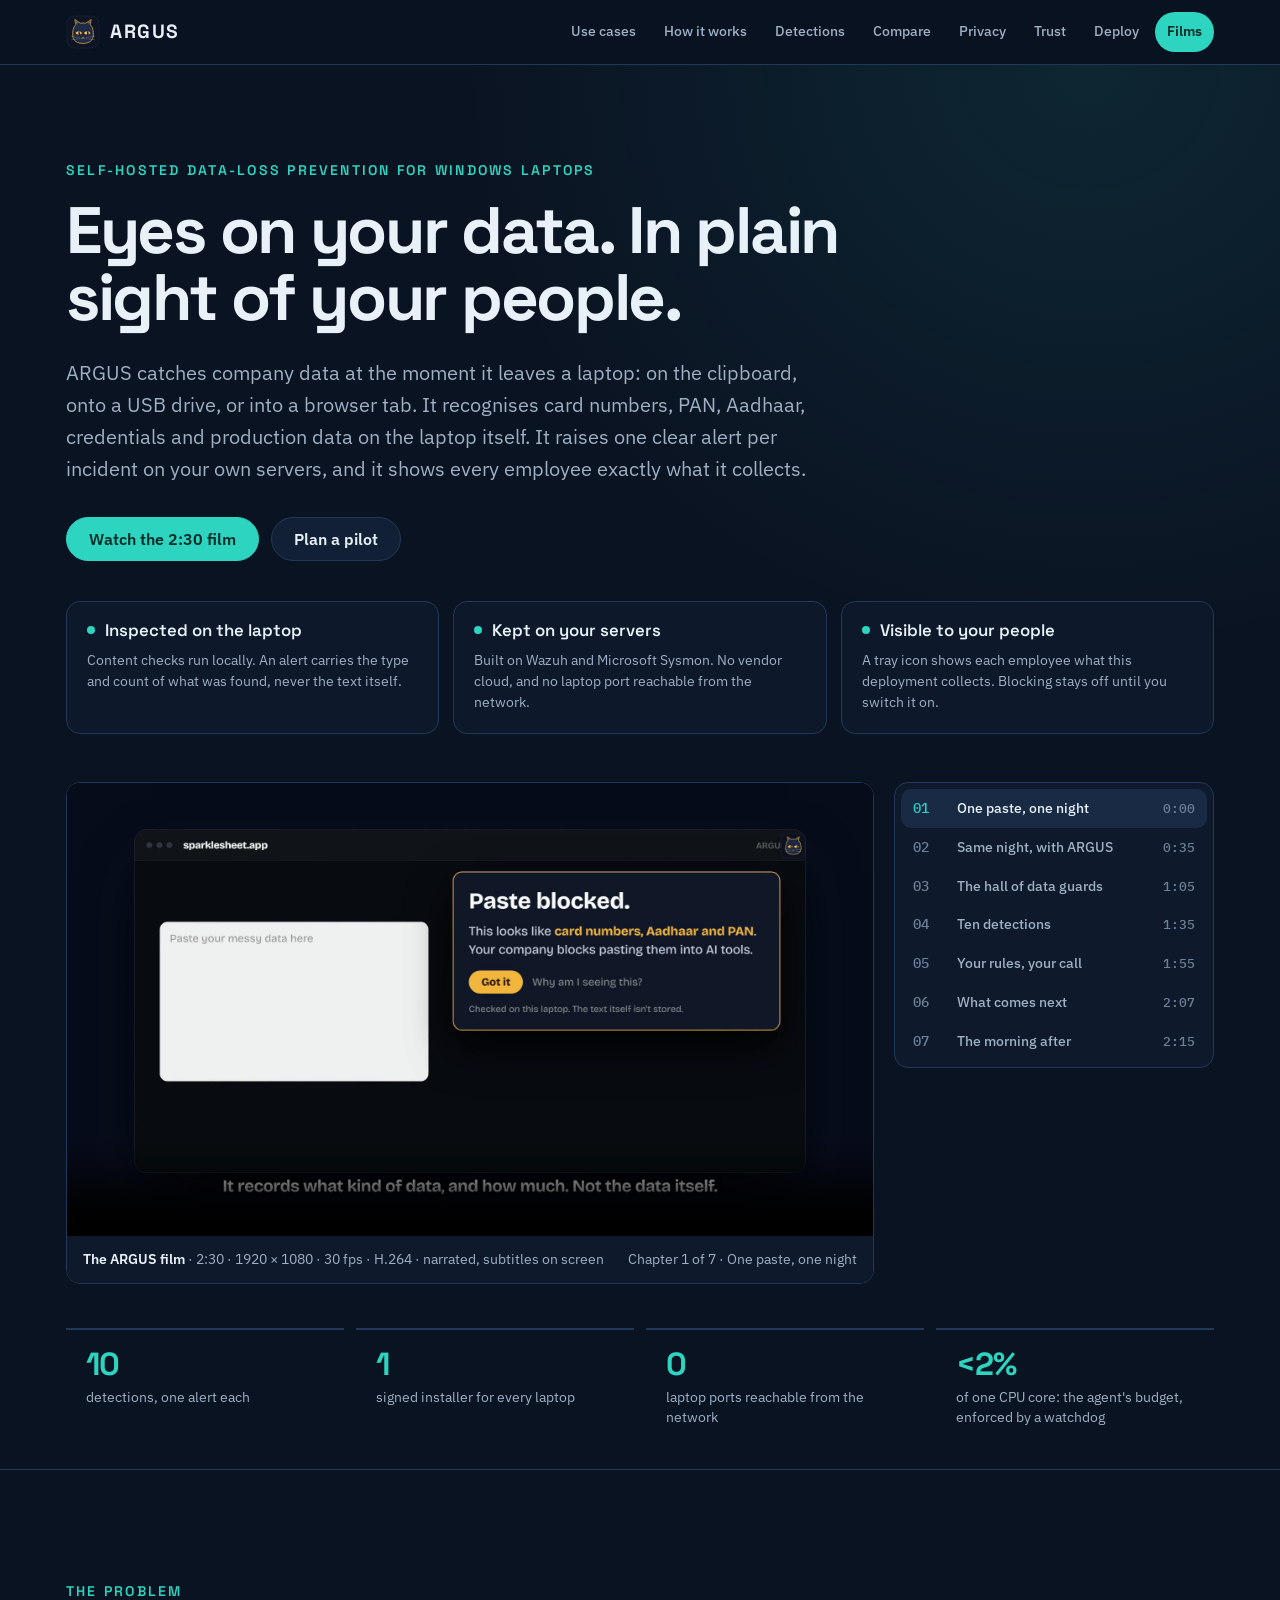
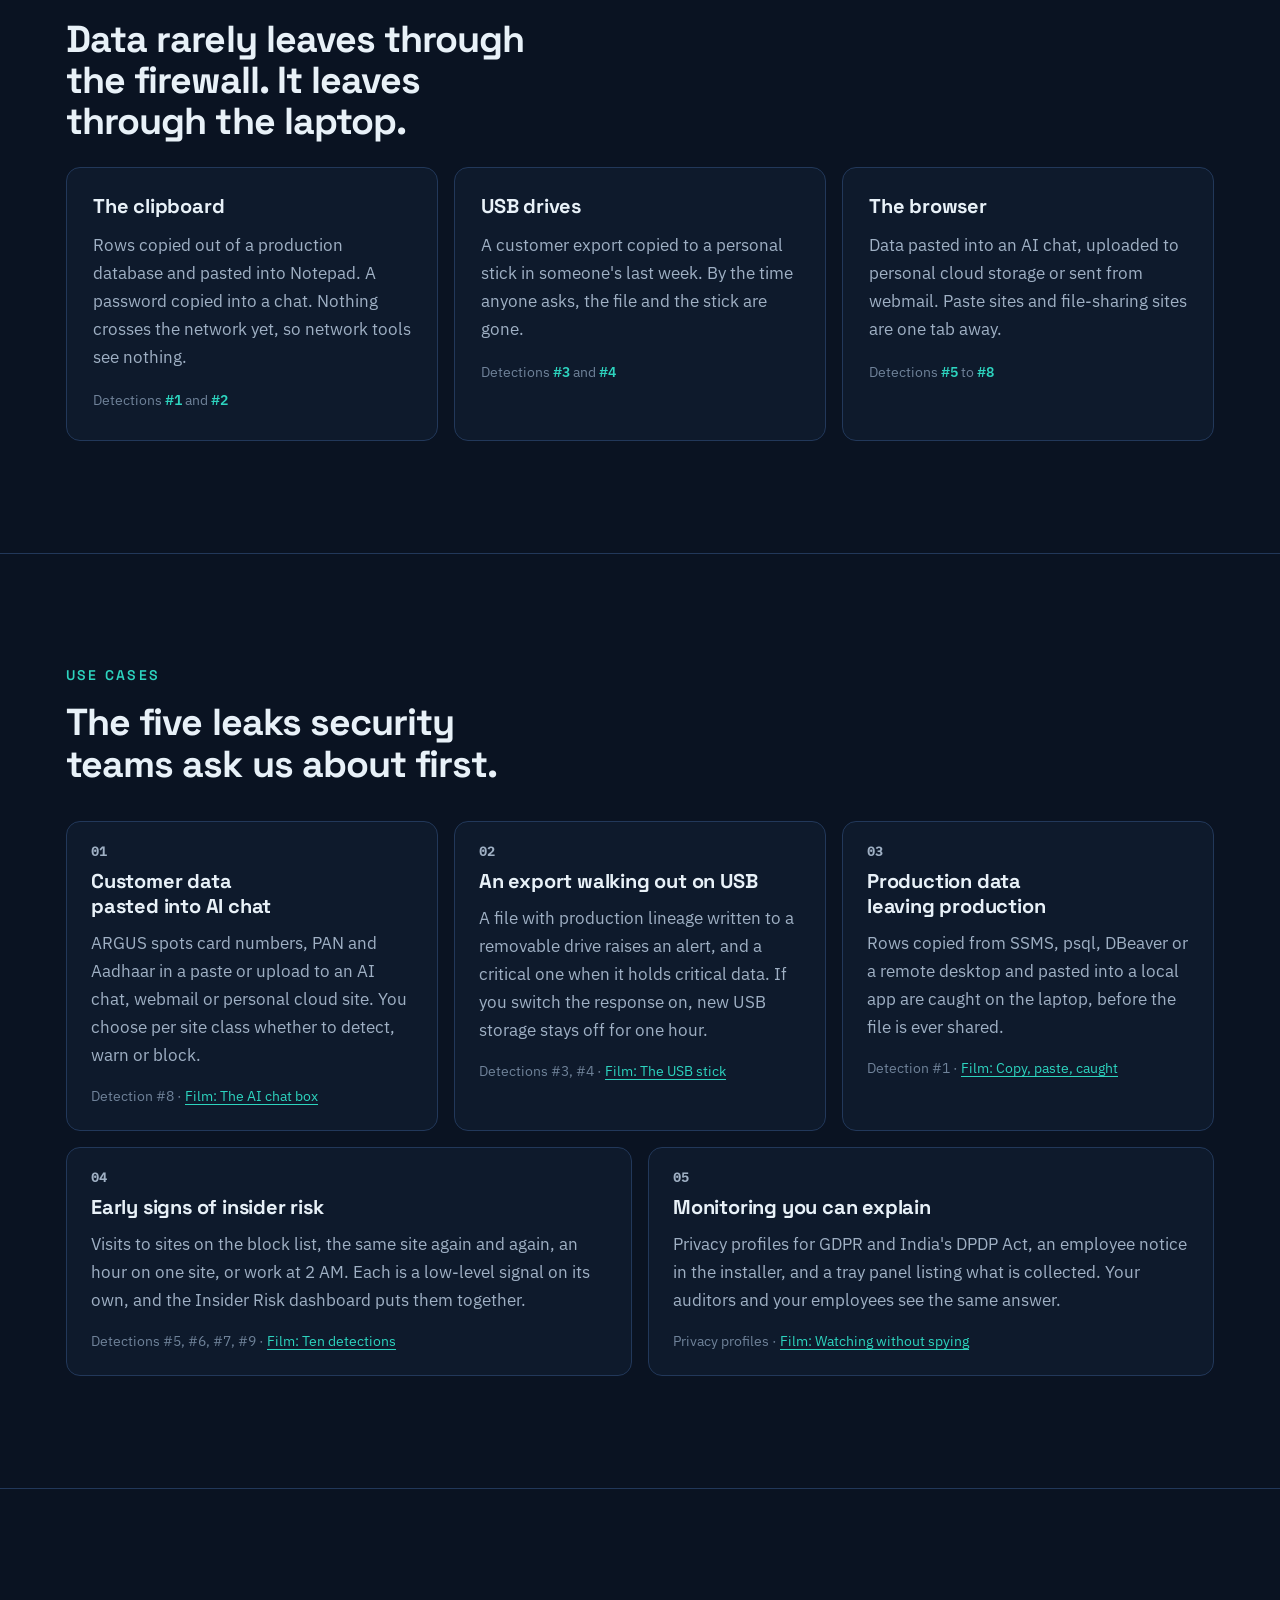
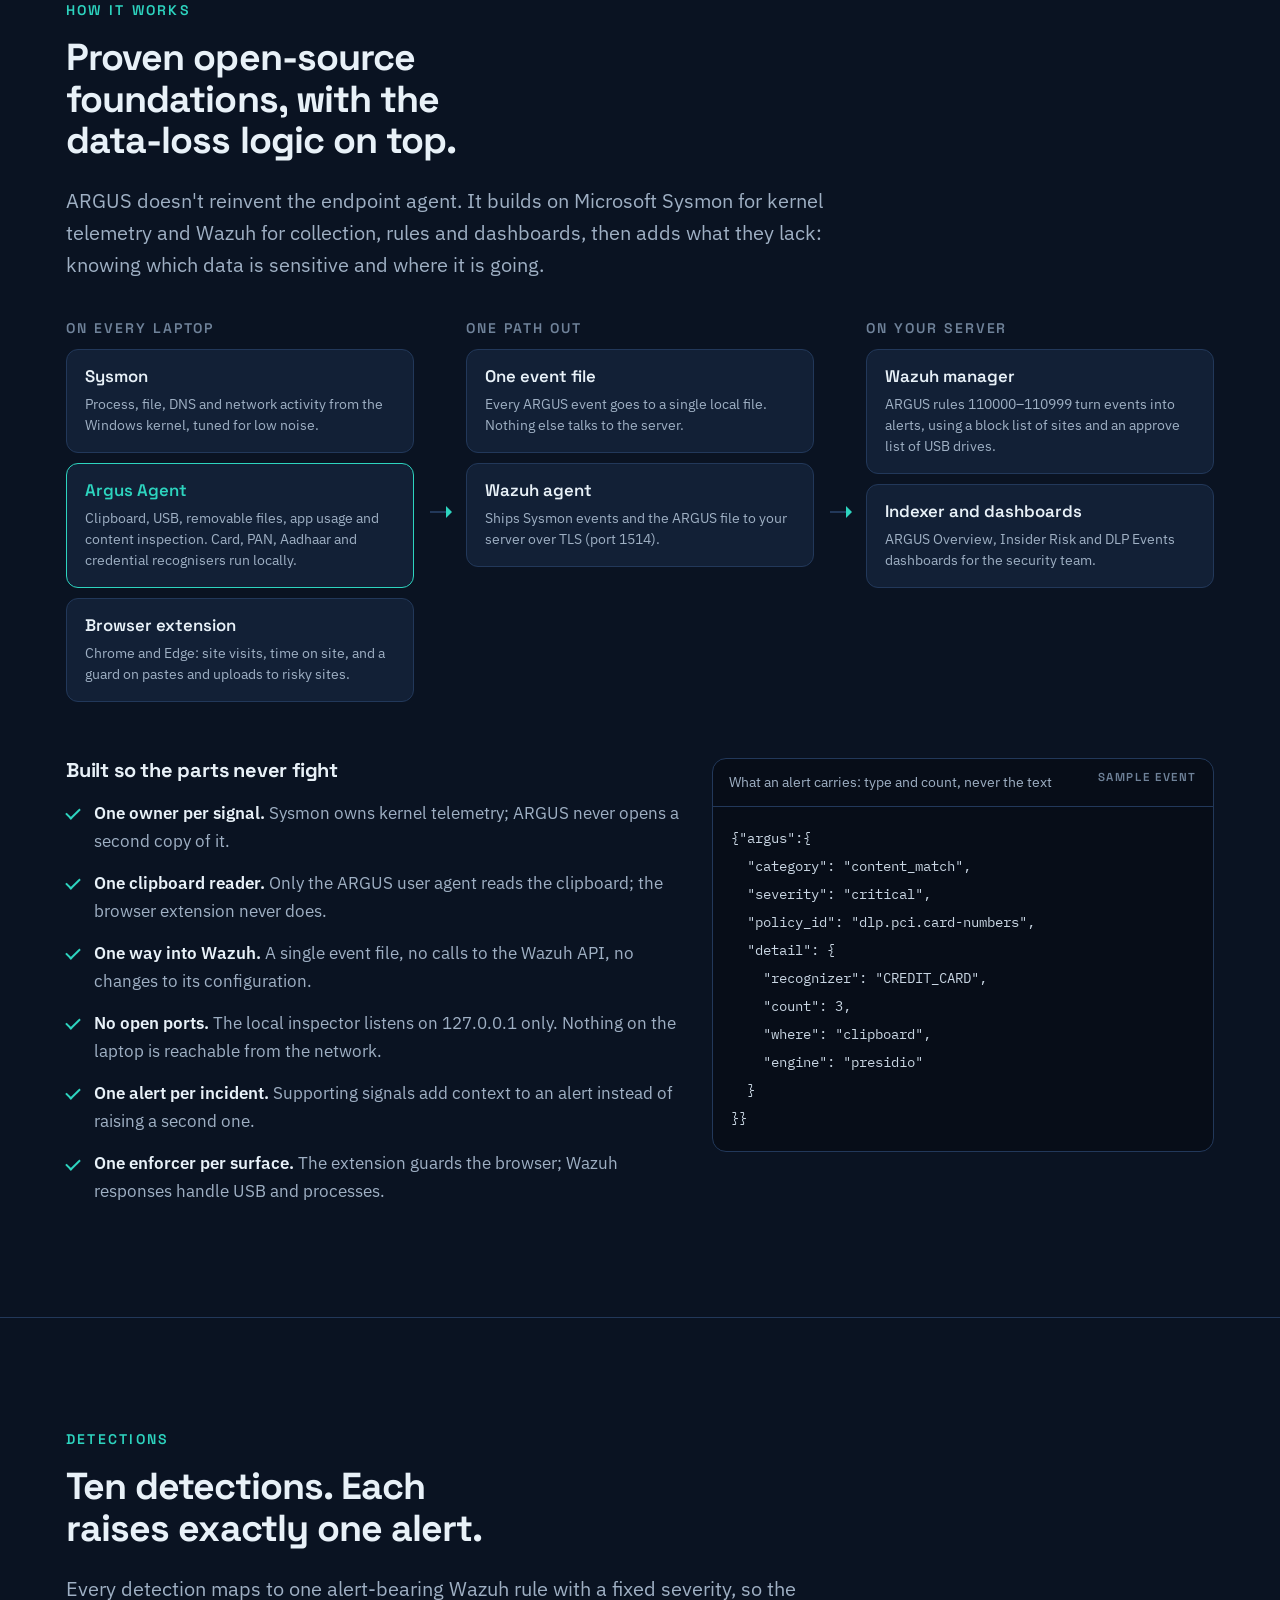
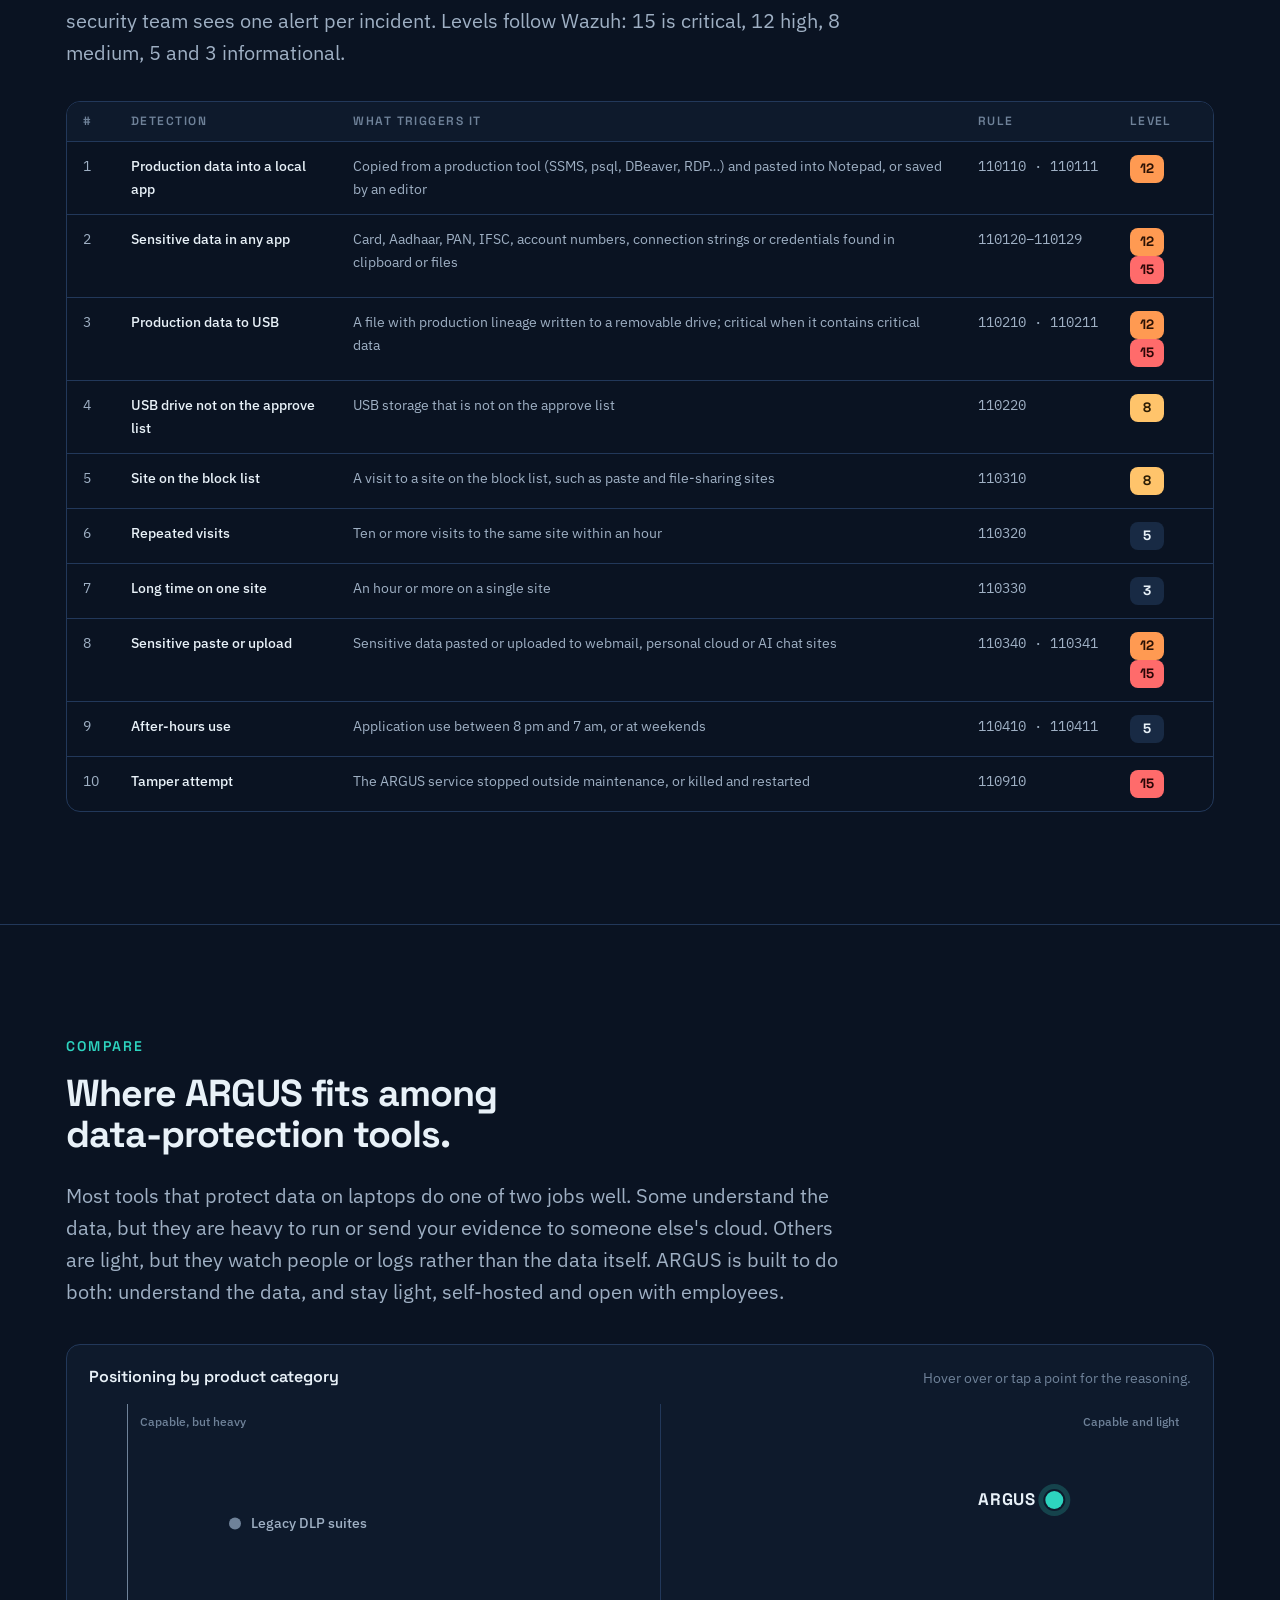
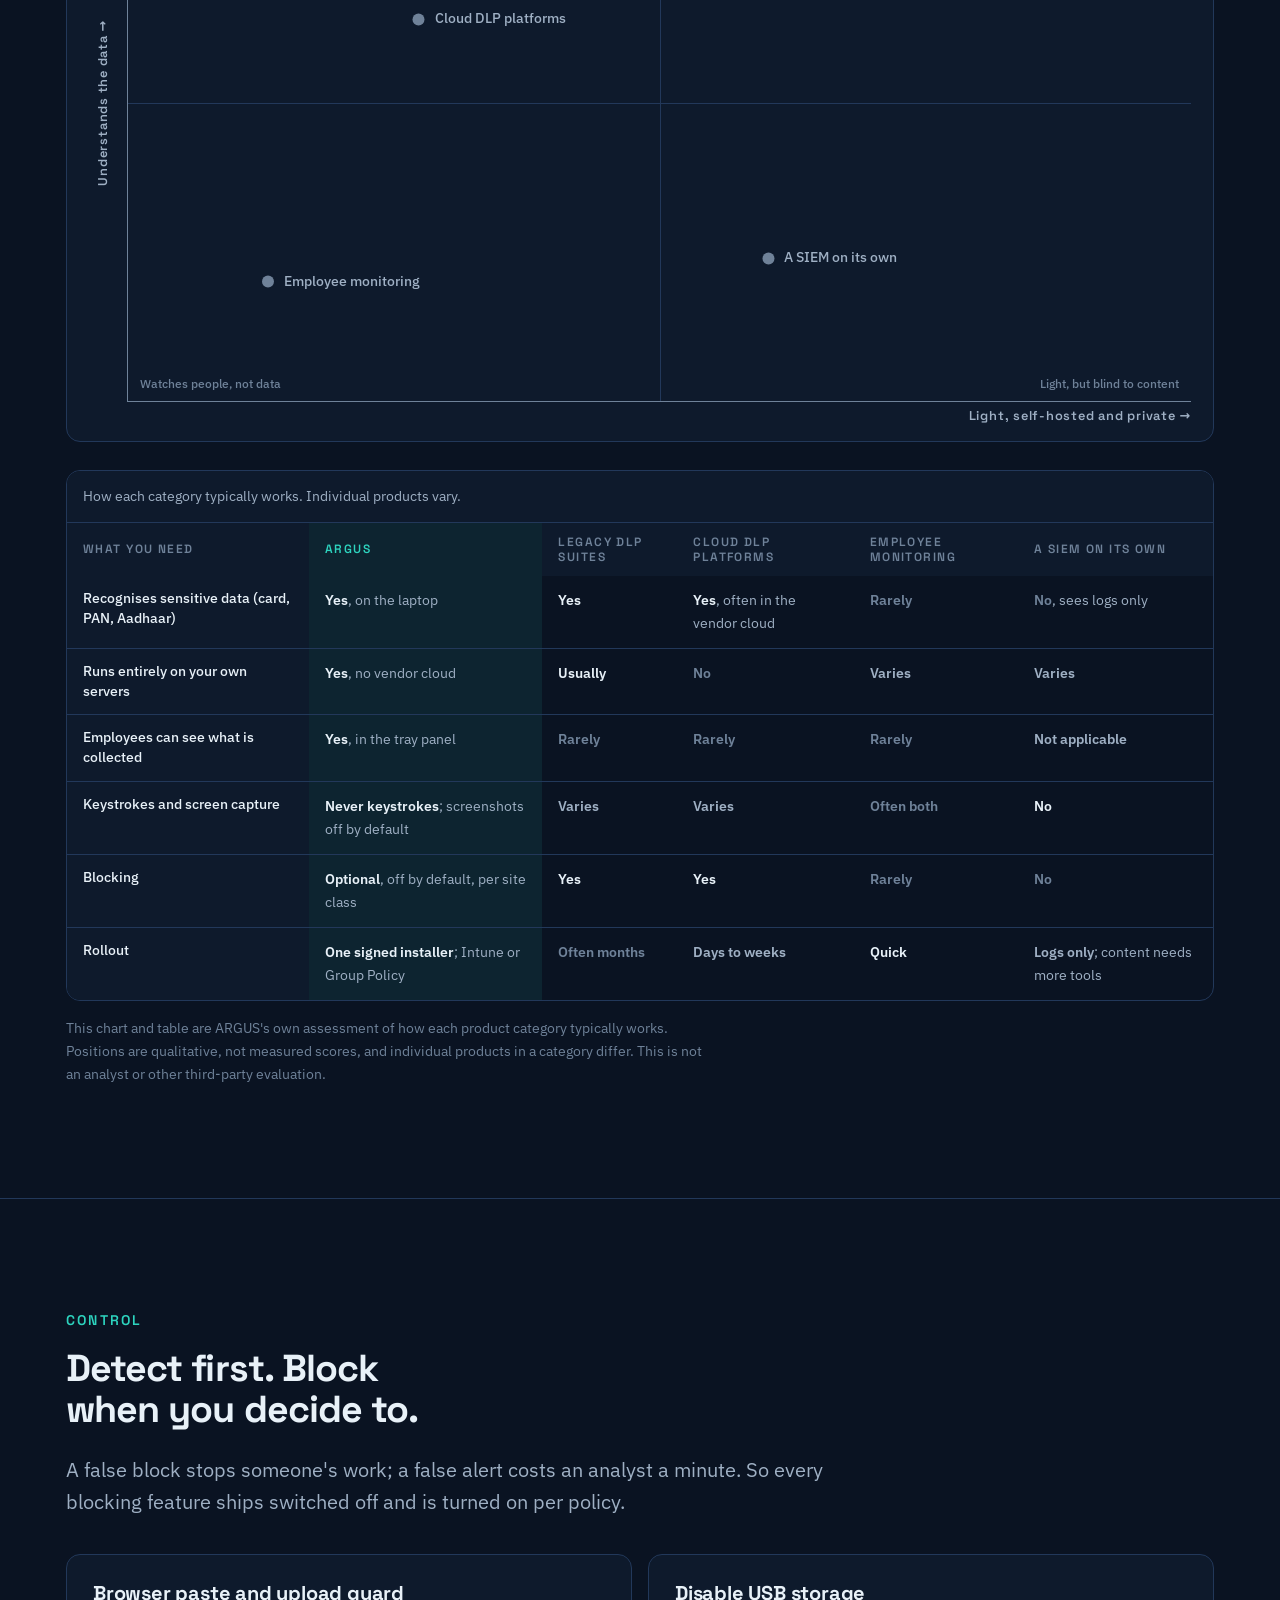
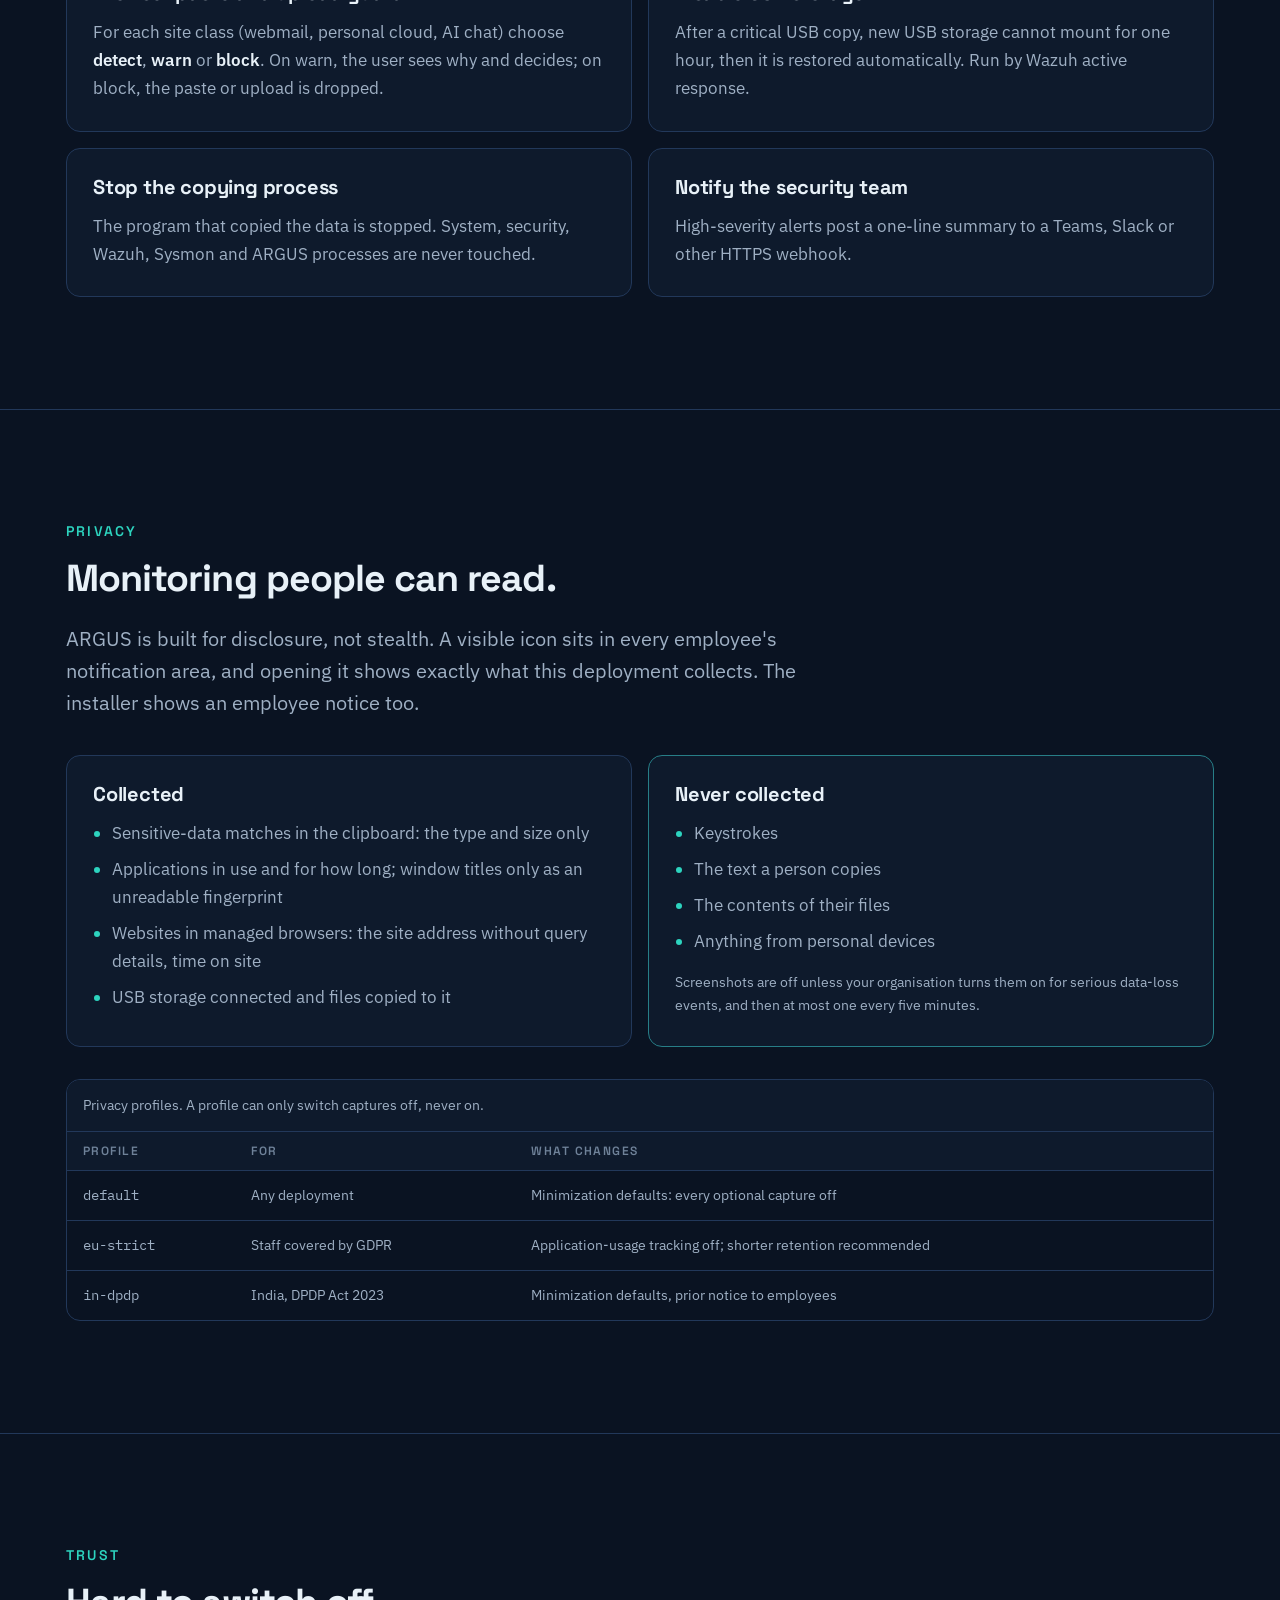
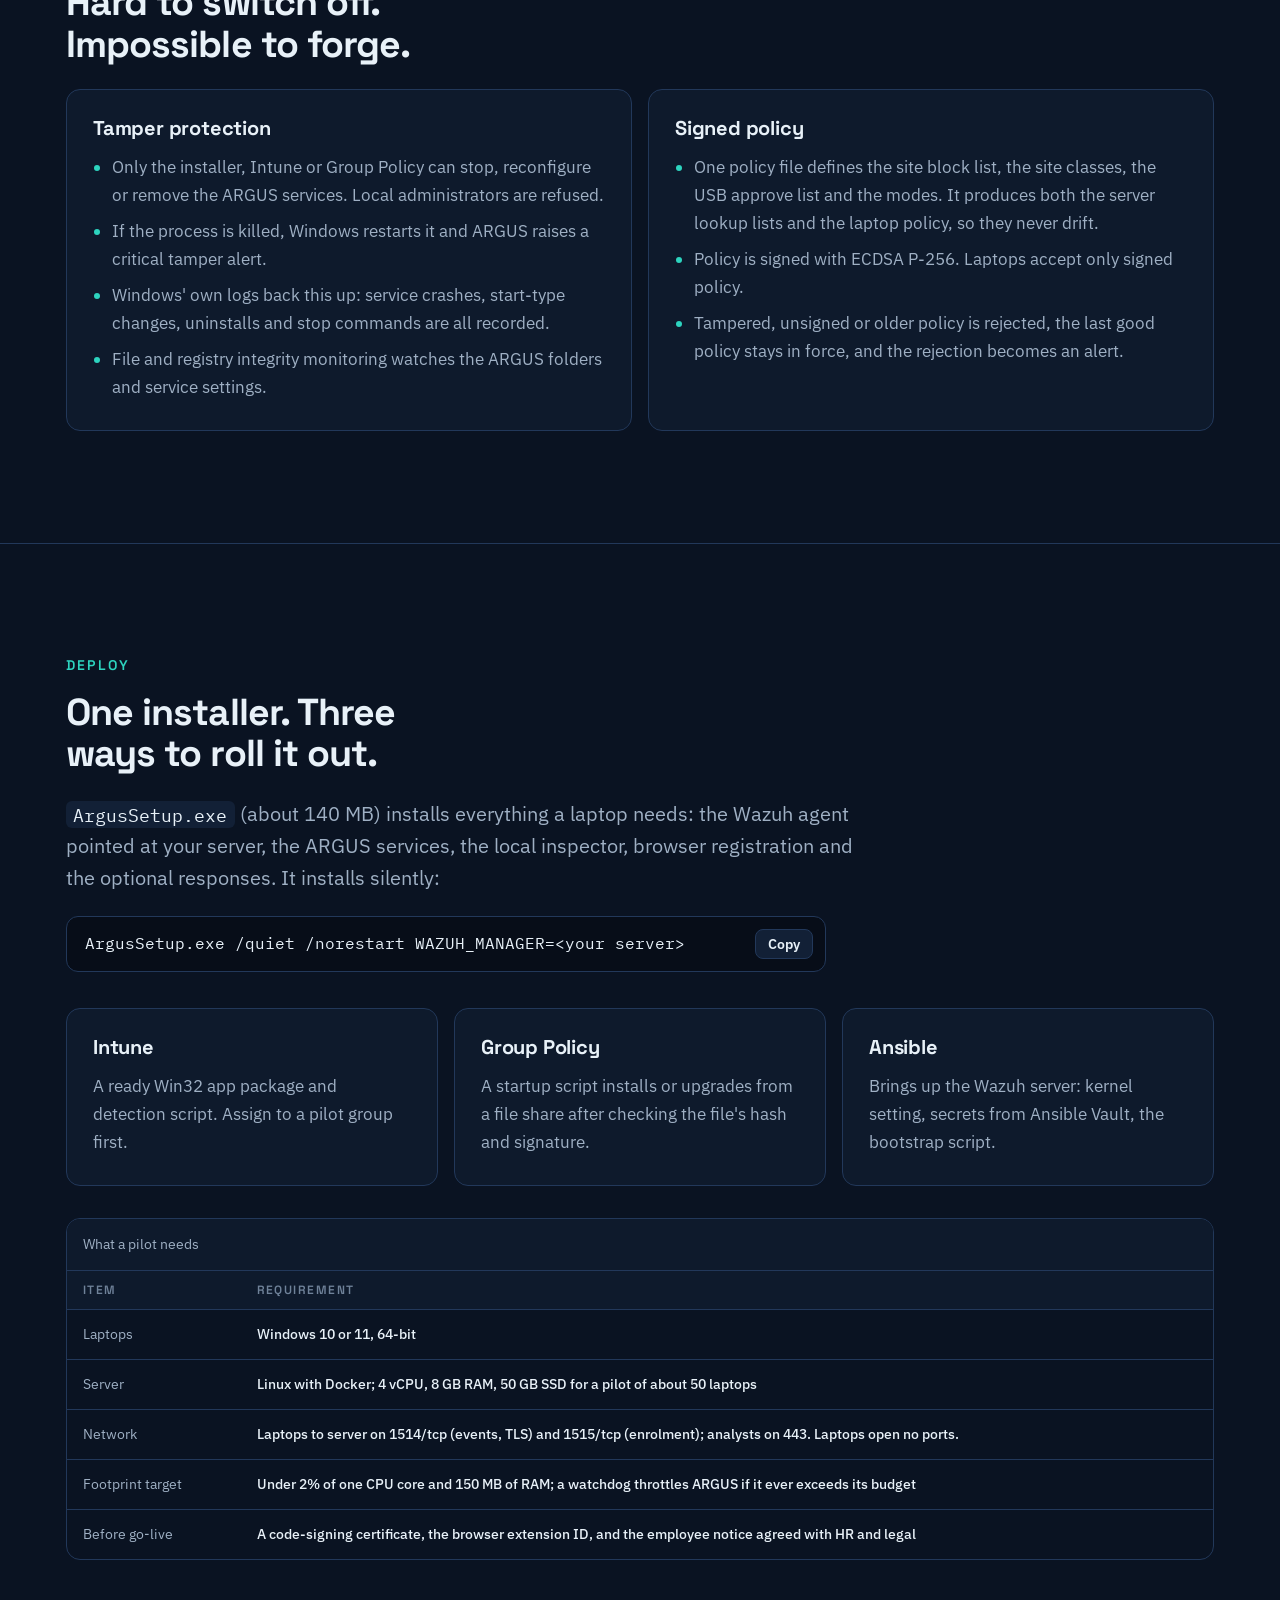
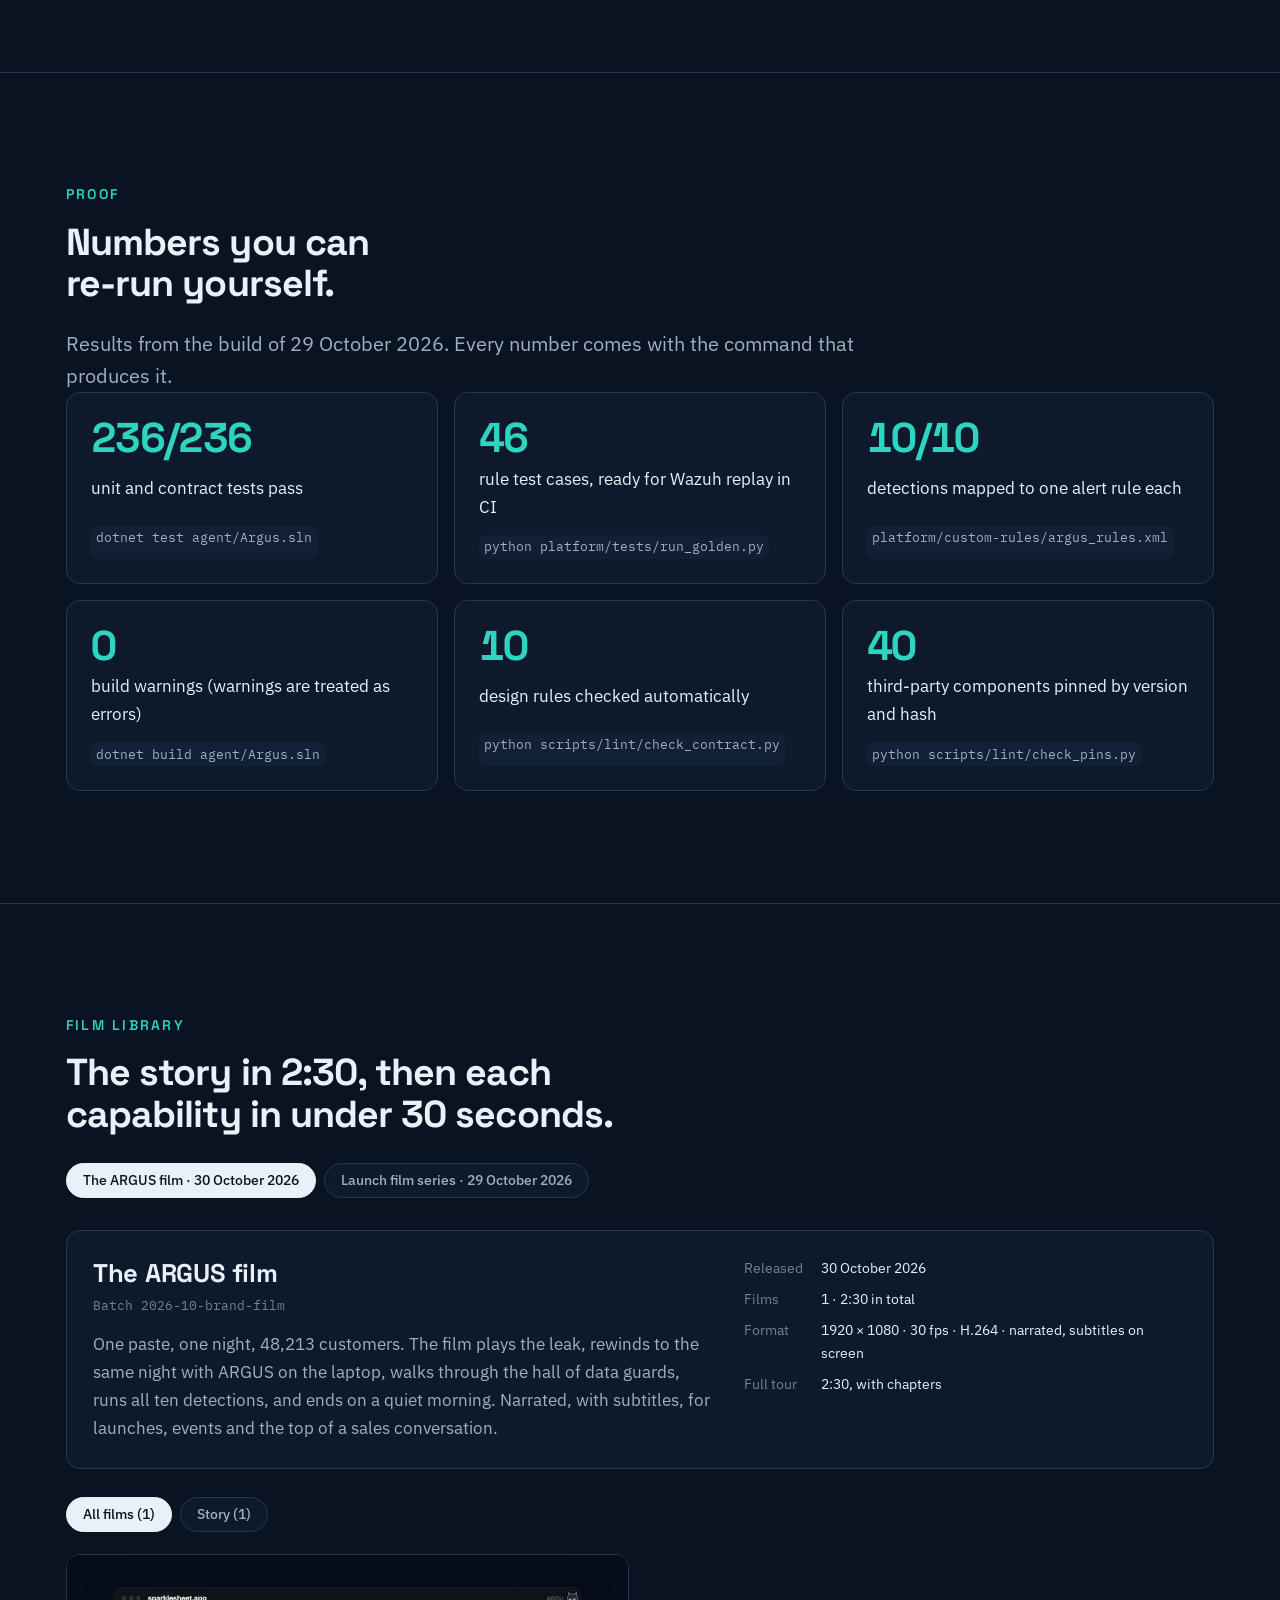
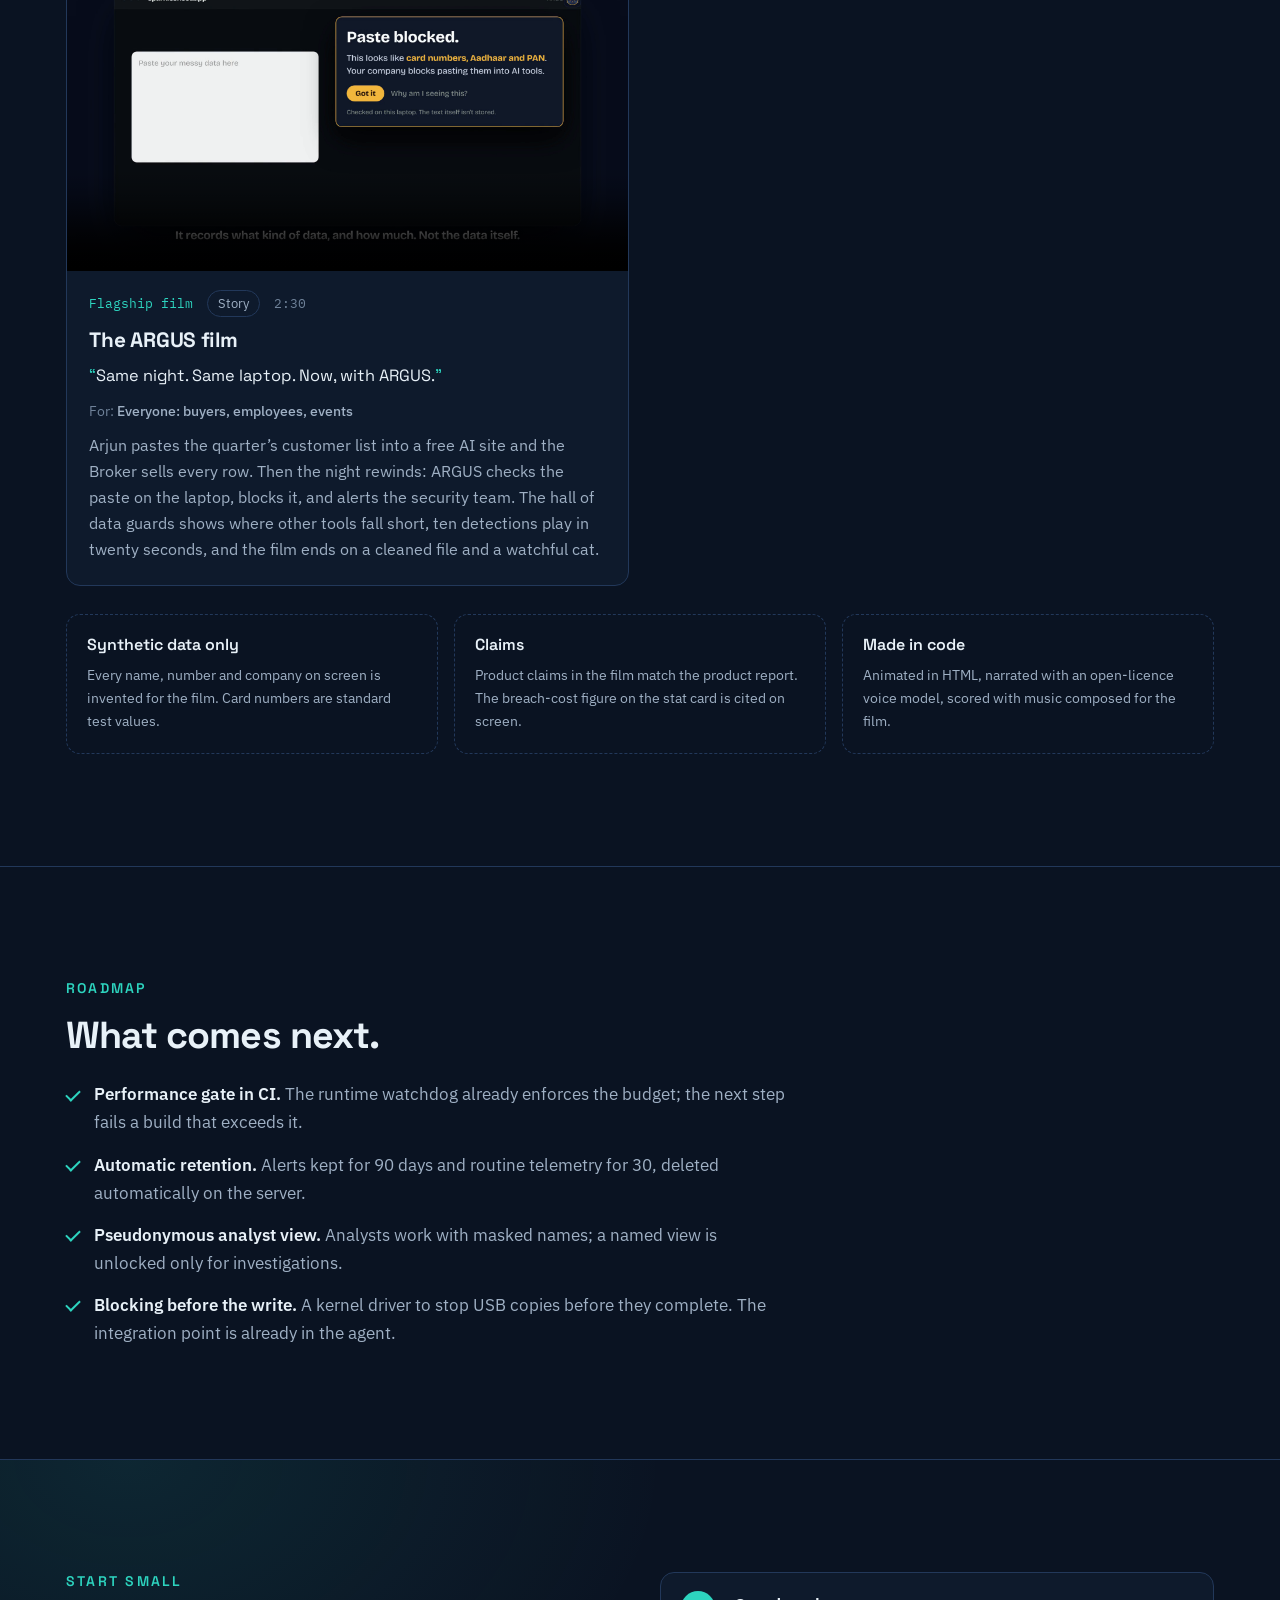
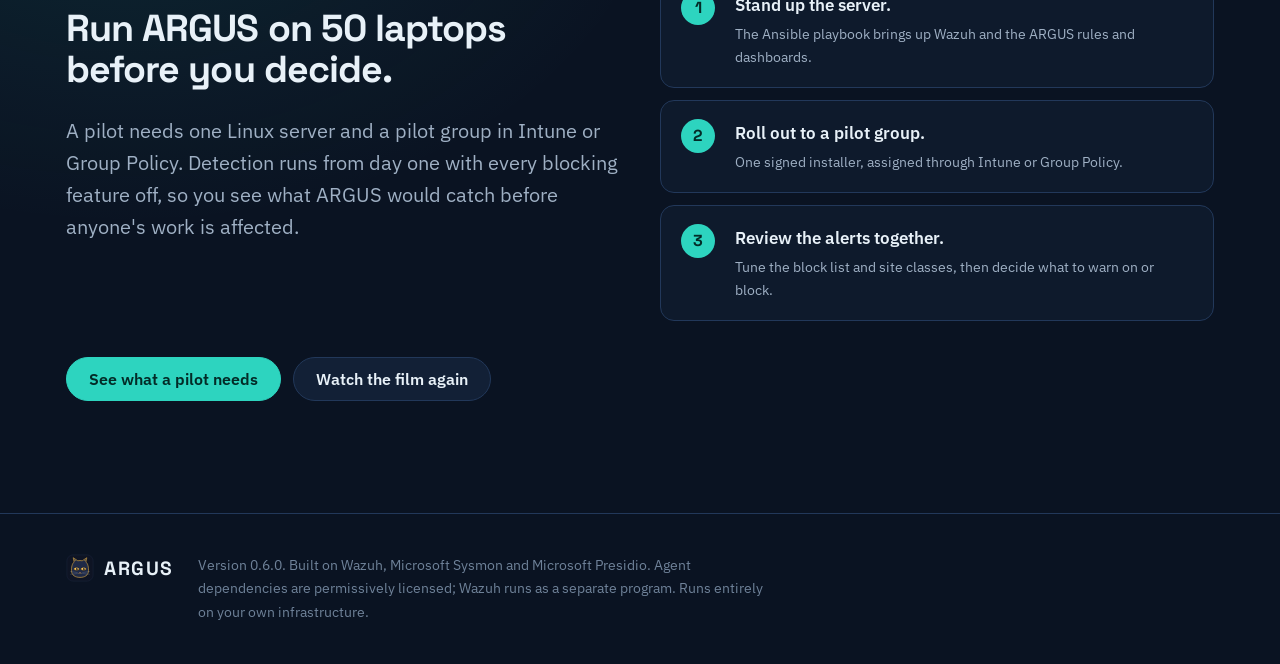
==== commit 2c0afb59: "Showcase v2: flagship 2:30 film, positioning chart and comparison, use cases, pilot CTA - New batch " ====
--- a/index.html
+++ b/index.html
@@ -4,7 +4,7 @@
 <meta charset="utf-8">
 <meta name="viewport" content="width=device-width, initial-scale=1, viewport-fit=cover">
 <title>ARGUS · Data-loss prevention</title>
-<meta name="description" content="ARGUS is self-hosted data-loss prevention for company Windows laptops: ten detections, local content inspection, optional blocking, privacy by default, one signed installer.">
+<meta name="description" content="ARGUS is self-hosted data-loss prevention for company Windows laptops. It recognises sensitive data on the laptop, raises one alert per incident on your own servers, and shows every employee what it collects.">
 <link rel="icon" href="assets/img/argus.svg" type="image/svg+xml">
 <link rel="stylesheet" href="assets/css/fonts.css">
 <link rel="stylesheet" href="assets/css/style.css">
@@ -16,13 +16,13 @@
   <div class="wrap top-in">
     <a class="brand" href="#top" aria-label="ARGUS home"><img src="assets/img/argus.svg" alt="" width="34" height="34"><span>ARGUS</span></a>
     <nav class="nav" aria-label="Sections">
+      <a href="#uses">Use cases</a>
       <a href="#how">How it works</a>
       <a href="#detections">Detections</a>
-      <a href="#control">Control</a>
+      <a href="#compare">Compare</a>
       <a href="#privacy">Privacy</a>
       <a href="#trust">Trust</a>
       <a href="#deploy">Deploy</a>
-      <a href="#proof">Proof</a>
       <a href="#films" class="nav-films">Films</a>
     </nav>
   </div>
@@ -30,28 +30,36 @@
 
 <main id="main">
 
-<!-- ======================================================== hero + tour -->
+<!-- ======================================================== hero + flagship film -->
 <section class="hero" id="top">
   <div class="wrap">
     <p class="eyebrow">Self-hosted data-loss prevention for Windows laptops</p>
-    <h1>Know when data walks out the door.</h1>
-    <p class="lede">ARGUS watches the places company data actually leaves a laptop: the clipboard, USB drives and the browser. It recognises card numbers, PAN, Aadhaar, credentials and production data on the laptop itself, raises one clear alert per incident on your own servers, and tells every employee exactly what it collects.</p>
+    <h1>Eyes on your data. In plain sight of your people.</h1>
+    <p class="lede">ARGUS catches company data at the moment it leaves a laptop: on the clipboard, onto a USB drive, or into a browser tab. It recognises card numbers, PAN, Aadhaar, credentials and production data on the laptop itself. It raises one clear alert per incident on your own servers, and it shows every employee exactly what it collects.</p>
     <div class="cta-row">
-      <a class="btn primary" href="#tour">Watch the 4-minute tour</a>
-      <a class="btn" href="#detections">See the ten detections</a>
-    </div>
+      <a class="btn primary" href="#tour">Watch the 2:30 film</a>
+      <a class="btn" href="#pilot">Plan a pilot</a>
+    </div>
+    <ul class="pillars" aria-label="Three things ARGUS is built on">
+      <li><b>Inspected on the laptop</b><span>Content checks run locally. An alert carries the type and count of what was found, never the text itself.</span></li>
+      <li><b>Kept on your servers</b><span>Built on Wazuh and Microsoft Sysmon. No vendor cloud, and no laptop port reachable from the network.</span></li>
+      <li><b>Visible to your people</b><span>A tray icon shows each employee what this deployment collects. Blocking stays off until you switch it on.</span></li>
+    </ul>
+  </div>
+
+  <div class="wrap" id="tour">
+    <div class="tour" data-tour>
+      <p class="tour-empty">The film loads from the film library. If it does not appear, check that <code>batches/manifest.js</code> lists a batch.</p>
+    </div>
+  </div>
+
+  <div class="wrap">
     <ul class="facts" aria-label="ARGUS at a glance">
       <li><b>10</b><span>detections, one alert each</span></li>
       <li><b>1</b><span>signed installer for every laptop</span></li>
       <li><b>0</b><span>laptop ports reachable from the network</span></li>
-      <li><b>100%</b><span>on your servers, no cloud service</span></li>
+      <li><b>&lt;2%</b><span>of one CPU core: the agent's budget, enforced by a watchdog</span></li>
     </ul>
-  </div>
-
-  <div class="wrap" id="tour">
-    <div class="tour" data-tour>
-      <p class="tour-empty">The product tour loads from the film library. If it does not appear, check that <code>batches/manifest.js</code> lists a batch.</p>
-    </div>
   </div>
 </section>
 
@@ -68,13 +76,53 @@
       </article>
       <article class="exit">
         <h3>USB drives</h3>
-        <p>A customer export copied to a personal stick on someone's last week. By the time anyone asks, the file and the stick are gone.</p>
+        <p>A customer export copied to a personal stick in someone's last week. By the time anyone asks, the file and the stick are gone.</p>
         <p class="covers">Detections <b>#3</b> and <b>#4</b></p>
       </article>
       <article class="exit">
         <h3>The browser</h3>
-        <p>Data pasted into an AI chat, uploaded to personal cloud storage or sent from webmail. Paste sites and file-sharing sites one tab away.</p>
+        <p>Data pasted into an AI chat, uploaded to personal cloud storage or sent from webmail. Paste sites and file-sharing sites are one tab away.</p>
         <p class="covers">Detections <b>#5</b> to <b>#8</b></p>
+      </article>
+    </div>
+  </div>
+</section>
+
+<!-- ======================================================== use cases -->
+<section class="section" id="uses">
+  <div class="wrap">
+    <p class="kicker">Use cases</p>
+    <h2>The five leaks security teams ask us about first.</h2>
+    <div class="uses">
+      <article class="use">
+        <p class="use-n">01</p>
+        <h3>Customer data pasted into AI chat</h3>
+        <p>ARGUS spots card numbers, PAN and Aadhaar in a paste or upload to an AI chat, webmail or personal cloud site. You choose per site class whether to detect, warn or block.</p>
+        <p class="use-foot">Detection #8 · <a href="#film-04">Film: The AI chat box</a></p>
+      </article>
+      <article class="use">
+        <p class="use-n">02</p>
+        <h3>An export walking out on USB</h3>
+        <p>A file with production lineage written to a removable drive raises an alert, and a critical one when it holds critical data. If you switch the response on, new USB storage stays off for one hour.</p>
+        <p class="use-foot">Detections #3, #4 · <a href="#film-03">Film: The USB stick</a></p>
+      </article>
+      <article class="use">
+        <p class="use-n">03</p>
+        <h3>Production data leaving production</h3>
+        <p>Rows copied from SSMS, psql, DBeaver or a remote desktop and pasted into a local app are caught on the laptop, before the file is ever shared.</p>
+        <p class="use-foot">Detection #1 · <a href="#film-02">Film: Copy, paste, caught</a></p>
+      </article>
+      <article class="use">
+        <p class="use-n">04</p>
+        <h3>Early signs of insider risk</h3>
+        <p>Visits to sites on the block list, the same site again and again, an hour on one site, or work at 2 AM. Each is a low-level signal on its own, and the Insider Risk dashboard puts them together.</p>
+        <p class="use-foot">Detections #5, #6, #7, #9 · <a href="#film-05">Film: Ten detections</a></p>
+      </article>
+      <article class="use">
+        <p class="use-n">05</p>
+        <h3>Monitoring you can explain</h3>
+        <p>Privacy profiles for GDPR and India's DPDP Act, an employee notice in the installer, and a tray panel listing what is collected. Your auditors and your employees see the same answer.</p>
+        <p class="use-foot">Privacy profiles · <a href="#film-06">Film: Watching without spying</a></p>
       </article>
     </div>
   </div>
@@ -84,8 +132,8 @@
 <section class="section" id="how">
   <div class="wrap">
     <p class="kicker">How it works</p>
-    <h2>Three proven open-source stacks, with the DLP logic on top.</h2>
-    <p class="intro">ARGUS is not a new endpoint agent written from scratch. It combines Microsoft Sysmon for kernel telemetry and Wazuh for collection, rules and dashboards, then adds the part they lack: knowing what data is sensitive and where it is going.</p>
+    <h2>Proven open-source foundations, with the data-loss logic on top.</h2>
+    <p class="intro">ARGUS doesn't reinvent the endpoint agent. It builds on Microsoft Sysmon for kernel telemetry and Wazuh for collection, rules and dashboards, then adds what they lack: knowing which data is sensitive and where it is going.</p>
 
     <div class="flow" role="list">
       <div class="flow-col" role="listitem">
@@ -103,7 +151,7 @@
       <div class="flow-arrow" aria-hidden="true"></div>
       <div class="flow-col" role="listitem">
         <p class="flow-h">On your server</p>
-        <div class="node"><b>Wazuh manager</b><span>ARGUS rules 110000–110999 turn events into alerts, with lookup lists for blocked sites and approved USB drives.</span></div>
+        <div class="node"><b>Wazuh manager</b><span>ARGUS rules 110000–110999 turn events into alerts, using a block list of sites and an approve list of USB drives.</span></div>
         <div class="node"><b>Indexer and dashboards</b><span>ARGUS Overview, Insider Risk and DLP Events dashboards for the security team.</span></div>
       </div>
     </div>
@@ -151,8 +199,8 @@
           <tr><td>1</td><td>Production data into a local app</td><td>Copied from a production tool (SSMS, psql, DBeaver, RDP…) and pasted into Notepad, or saved by an editor</td><td class="mono">110110 · 110111</td><td><span class="lvl l12">12</span></td></tr>
           <tr><td>2</td><td>Sensitive data in any app</td><td>Card, Aadhaar, PAN, IFSC, account numbers, connection strings or credentials found in clipboard or files</td><td class="mono">110120–110129</td><td><span class="lvl l12">12</span> <span class="lvl l15">15</span></td></tr>
           <tr><td>3</td><td>Production data to USB</td><td>A file with production lineage written to a removable drive; critical when it contains critical data</td><td class="mono">110210 · 110211</td><td><span class="lvl l12">12</span> <span class="lvl l15">15</span></td></tr>
-          <tr><td>4</td><td>Unapproved USB device</td><td>USB storage that is not on the approved list</td><td class="mono">110220</td><td><span class="lvl l8">8</span></td></tr>
-          <tr><td>5</td><td>Blocked website</td><td>A visit to a site on the blocklist, such as paste and file-sharing sites</td><td class="mono">110310</td><td><span class="lvl l8">8</span></td></tr>
+          <tr><td>4</td><td>USB drive not on the approve list</td><td>USB storage that is not on the approve list</td><td class="mono">110220</td><td><span class="lvl l8">8</span></td></tr>
+          <tr><td>5</td><td>Site on the block list</td><td>A visit to a site on the block list, such as paste and file-sharing sites</td><td class="mono">110310</td><td><span class="lvl l8">8</span></td></tr>
           <tr><td>6</td><td>Repeated visits</td><td>Ten or more visits to the same site within an hour</td><td class="mono">110320</td><td><span class="lvl l5">5</span></td></tr>
           <tr><td>7</td><td>Long time on one site</td><td>An hour or more on a single site</td><td class="mono">110330</td><td><span class="lvl l3">3</span></td></tr>
           <tr><td>8</td><td>Sensitive paste or upload</td><td>Sensitive data pasted or uploaded to webmail, personal cloud or AI chat sites</td><td class="mono">110340 · 110341</td><td><span class="lvl l12">12</span> <span class="lvl l15">15</span></td></tr>
@@ -161,6 +209,52 @@
         </tbody>
       </table>
     </div>
+  </div>
+</section>
+
+<!-- ======================================================== compare -->
+<section class="section" id="compare">
+  <div class="wrap">
+    <p class="kicker">Compare</p>
+    <h2>Where ARGUS fits among data-protection tools.</h2>
+    <p class="intro">Most tools that protect data on laptops do one of two jobs well. Some understand the data, but they are heavy to run or send your evidence to someone else's cloud. Others are light, but they watch people or logs rather than the data itself. ARGUS is built to do both: understand the data, and stay light, self-hosted and open with employees.</p>
+
+    <div class="compare">
+      <figure class="pos">
+        <figcaption class="pos-cap"><b>Positioning by product category</b><span>Hover over or tap a point for the reasoning.</span></figcaption>
+        <div class="pos-frame">
+          <p class="pos-y" aria-hidden="true">Understands the data →</p>
+          <div class="pos-plot" role="list" aria-label="Positioning chart: five product categories placed by how well they understand content and how light, self-hosted and private they are">
+            <span class="q q1" aria-hidden="true">Capable, but heavy</span>
+            <span class="q q2" aria-hidden="true">Capable and light</span>
+            <span class="q q3" aria-hidden="true">Watches people, not data</span>
+            <span class="q q4" aria-hidden="true">Light, but blind to content</span>
+            <button class="pt" type="button" role="listitem" style="--x:16;--y:80"><i></i><span class="lb">Legacy DLP suites</span><span class="tt">Deep content inspection and blocking. Usually a large on-premises suite with agents, servers and policy work that take months to roll out.</span></button>
+            <button class="pt" type="button" role="listitem" style="--x:34;--y:64"><i></i><span class="lb">Cloud DLP platforms</span><span class="tt">Strong content inspection, delivered as a service. Evidence and alert data typically live in the vendor's cloud, not on your servers.</span></button>
+            <button class="pt" type="button" role="listitem" style="--x:20;--y:20"><i></i><span class="lb">Employee monitoring</span><span class="tt">Screenshots, keystrokes and activity timelines. Watches what people do rather than which data moves, and is often hard to explain to employees.</span></button>
+            <button class="pt r" type="button" role="listitem" style="--x:66;--y:24"><i></i><span class="lb">A SIEM on its own</span><span class="tt">Collects every log, on your own infrastructure if you choose. It sees that a file moved, but not whether the file held card numbers.</span></button>
+            <button class="pt us r" type="button" role="listitem" style="--x:84;--y:84"><i></i><span class="lb">ARGUS</span><span class="tt">Recognises card, PAN, Aadhaar and credentials on the laptop. Runs on your servers, one installer, &lt;2% of one core. Tells employees what it collects.</span></button>
+          </div>
+          <p class="pos-x" aria-hidden="true">Light, self-hosted and private →</p>
+        </div>
+      </figure>
+
+      <div class="table-scroll cmp-scroll">
+        <table class="det cmp">
+          <caption>How each category typically works. Individual products vary.</caption>
+          <thead><tr><th scope="col">What you need</th><th scope="col" class="us-col">ARGUS</th><th scope="col">Legacy DLP suites</th><th scope="col">Cloud DLP platforms</th><th scope="col">Employee monitoring</th><th scope="col">A SIEM on its own</th></tr></thead>
+          <tbody>
+            <tr><th scope="row">Recognises sensitive data (card, PAN, Aadhaar)</th><td class="us-col"><b class="y">Yes</b>, on the laptop</td><td><b class="y">Yes</b></td><td><b class="y">Yes</b>, often in the vendor cloud</td><td><b class="n">Rarely</b></td><td><b class="n">No</b>, sees logs only</td></tr>
+            <tr><th scope="row">Runs entirely on your own servers</th><td class="us-col"><b class="y">Yes</b>, no vendor cloud</td><td><b class="y">Usually</b></td><td><b class="n">No</b></td><td><b class="m">Varies</b></td><td><b class="m">Varies</b></td></tr>
+            <tr><th scope="row">Employees can see what is collected</th><td class="us-col"><b class="y">Yes</b>, in the tray panel</td><td><b class="n">Rarely</b></td><td><b class="n">Rarely</b></td><td><b class="n">Rarely</b></td><td><b class="m">Not applicable</b></td></tr>
+            <tr><th scope="row">Keystrokes and screen capture</th><td class="us-col"><b class="y">Never keystrokes</b>; screenshots off by default</td><td><b class="m">Varies</b></td><td><b class="m">Varies</b></td><td><b class="n">Often both</b></td><td><b class="y">No</b></td></tr>
+            <tr><th scope="row">Blocking</th><td class="us-col"><b class="y">Optional</b>, off by default, per site class</td><td><b class="y">Yes</b></td><td><b class="y">Yes</b></td><td><b class="n">Rarely</b></td><td><b class="n">No</b></td></tr>
+            <tr><th scope="row">Rollout</th><td class="us-col"><b class="y">One signed installer</b>; Intune or Group Policy</td><td><b class="n">Often months</b></td><td><b class="m">Days to weeks</b></td><td><b class="y">Quick</b></td><td><b class="m">Logs only</b>; content needs more tools</td></tr>
+          </tbody>
+        </table>
+      </div>
+    </div>
+    <p class="small cmp-note">This chart and table are ARGUS's own assessment of how each product category typically works. Positions are qualitative, not measured scores, and individual products in a category differ. This is not an analyst or other third-party evaluation.</p>
   </div>
 </section>
 
@@ -250,7 +344,7 @@
       <article class="card">
         <h3>Signed policy</h3>
         <ul class="plain">
-          <li>One policy file defines blocked sites, site classes, approved USB drives and modes. It produces both the server lookup lists and the laptop policy, so they never drift.</li>
+          <li>One policy file defines the site block list, the site classes, the USB approve list and the modes. It produces both the server lookup lists and the laptop policy, so they never drift.</li>
           <li>Policy is signed with ECDSA P-256. Laptops accept only signed policy.</li>
           <li>Tampered, unsigned or older policy is rejected, the last good policy stays in force, and the rejection becomes an alert.</li>
         </ul>
@@ -308,7 +402,7 @@
 <section class="section films" id="films">
   <div class="wrap">
     <p class="kicker">Film library</p>
-    <h2>See each capability in under 30 seconds.</h2>
+    <h2>The story in 2:30, then each capability in under 30 seconds.</h2>
     <div data-library>
       <p class="tour-empty">Loading films…</p>
     </div>
@@ -329,6 +423,28 @@
   </div>
 </section>
 
+<!-- ======================================================== pilot CTA -->
+<section class="section pilot" id="pilot">
+  <div class="wrap">
+    <div class="pilot-in">
+      <div>
+        <p class="kicker">Start small</p>
+        <h2>Run ARGUS on 50 laptops before you decide.</h2>
+        <p class="intro">A pilot needs one Linux server and a pilot group in Intune or Group Policy. Detection runs from day one with every blocking feature off, so you see what ARGUS would catch before anyone's work is affected.</p>
+      </div>
+      <ol class="steps">
+        <li><b>Stand up the server.</b><span>The Ansible playbook brings up Wazuh and the ARGUS rules and dashboards.</span></li>
+        <li><b>Roll out to a pilot group.</b><span>One signed installer, assigned through Intune or Group Policy.</span></li>
+        <li><b>Review the alerts together.</b><span>Tune the block list and site classes, then decide what to warn on or block.</span></li>
+      </ol>
+    </div>
+    <div class="cta-row">
+      <a class="btn primary" href="#deploy">See what a pilot needs</a>
+      <a class="btn" href="#tour">Watch the film again</a>
+    </div>
+  </div>
+</section>
+
 </main>
 
 <footer class="foot">
--- a/assets/css/style.css
+++ b/assets/css/style.css
@@ -239,3 +239,91 @@
   .cols2, .cols3, .proof, .notes, .grid, .chapters { grid-template-columns: minmax(0, 1fr); }
   .brand span { display: none; }
 }
+
+/* ==========================================================================
+   v2 additions: value pillars, use cases, positioning chart + comparison,
+   pilot band. Same tokens; ARGUS is the only accent mark in the chart.
+   ========================================================================== */
+.hero h1 { max-width: 19ch; }
+.pillars { list-style: none; padding: 0; margin: 40px 0 0; display: grid; grid-template-columns: repeat(3, minmax(0, 1fr)); gap: 14px; }
+.pillars li { padding: 18px 20px 20px; border-radius: var(--radius); background: color-mix(in srgb, var(--bg-2) 80%, transparent); border: 1px solid var(--line); min-width: 0; }
+.pillars b { display: block; font: 600 1.05rem/1.3 var(--display); color: var(--fg); }
+.pillars b::before { content: ""; display: inline-block; width: 8px; height: 8px; border-radius: 50%; background: var(--accent); margin-right: 10px; vertical-align: 2px; }
+.pillars span { display: block; margin-top: 8px; color: var(--muted); font-size: var(--step--1); line-height: 1.5; }
+
+/* use cases */
+.uses { display: grid; grid-template-columns: repeat(6, minmax(0, 1fr)); gap: 16px; margin-top: 36px; }
+.use { grid-column: span 2; padding: 24px 24px 22px; border-radius: var(--radius); background: var(--bg-2); border: 1px solid var(--line); display: grid; gap: 10px; align-content: start; min-width: 0; }
+.use:nth-child(4), .use:nth-child(5) { grid-column: span 3; }
+.use-n { font: 600 0.8rem/1 var(--mono); color: var(--accent); }
+.use p { color: var(--muted); }
+.use .use-foot { margin-top: 6px; font-size: var(--step--1); color: var(--faint); }
+
+/* positioning chart (HTML scatter: one accent point, neutral categories, direct labels) */
+.compare { display: grid; grid-template-columns: minmax(0, 1fr); gap: 28px; margin-top: 36px; }
+.pos { margin: 0; padding: 22px 22px 18px; border-radius: var(--radius); background: var(--bg-2); border: 1px solid var(--line); }
+.pos-cap { display: flex; flex-wrap: wrap; justify-content: space-between; gap: 4px 16px; font-size: var(--step--1); color: var(--faint); margin-bottom: 14px; }
+.pos-cap b { color: var(--fg); font: 600 1rem/1.3 var(--display); }
+.pos-frame { display: grid; grid-template-columns: 28px minmax(0, 1fr); grid-template-rows: auto auto; gap: 8px 10px; }
+.pos-y { grid-row: 1; grid-column: 1; writing-mode: vertical-rl; transform: rotate(180deg); justify-self: center; align-self: center; font: 600 0.8rem/1 var(--display); letter-spacing: 0.06em; color: var(--muted); }
+.pos-x { grid-row: 2; grid-column: 2; justify-self: end; font: 600 0.8rem/1 var(--display); letter-spacing: 0.06em; color: var(--muted); }
+.pos-plot { grid-row: 1; grid-column: 2; position: relative; aspect-ratio: 16 / 9; min-height: 320px; border-left: 1px solid var(--faint); border-bottom: 1px solid var(--faint); }
+.pos-plot::before, .pos-plot::after { content: ""; position: absolute; background: var(--line); }
+.pos-plot::before { left: 50%; top: 0; bottom: 0; width: 1px; }
+.pos-plot::after { top: 50%; left: 0; right: 0; height: 1px; }
+.q { position: absolute; font: 500 0.78rem/1.2 var(--body); color: var(--faint); max-width: 40%; }
+.q1 { left: 12px; top: 10px; } .q2 { right: 12px; top: 10px; text-align: right; }
+.q3 { left: 12px; bottom: 10px; } .q4 { right: 12px; bottom: 10px; text-align: right; }
+.pt { position: absolute; left: calc(var(--x) * 1%); bottom: calc(var(--y) * 1%); transform: translate(-50%, 50%); z-index: 2;
+  display: flex; align-items: center; gap: 10px; padding: 8px; margin: 0; border: 0; background: none; color: var(--fg); cursor: help; font: inherit; }
+.pt i { flex: none; width: 12px; height: 12px; border-radius: 50%; background: var(--faint); box-shadow: 0 0 0 2px var(--bg-2); }
+.pt .lb { font: 500 0.88rem/1.2 var(--body); color: var(--muted); white-space: nowrap; }
+.pt.us i { width: 18px; height: 18px; background: var(--accent); box-shadow: 0 0 0 2px var(--bg-2), 0 0 0 7px color-mix(in srgb, var(--accent) 22%, transparent); }
+.pt.us .lb { font: 700 1.05rem/1 var(--display); color: var(--fg); letter-spacing: 0.04em; }
+.pt.us { flex-direction: row-reverse; }
+.pt .tt { display: none; position: absolute; left: 0; bottom: calc(100% + 6px); width: min(280px, 70vw); padding: 12px 14px; border-radius: 10px;
+  background: var(--surf-2); border: 1px solid var(--line); color: var(--fg); font: 400 0.85rem/1.45 var(--body); text-align: left; white-space: normal;
+  box-shadow: 0 12px 30px rgba(0, 0, 0, 0.45); pointer-events: none; }
+.pt.r .tt { left: auto; right: 0; }   /* points right of centre open their tooltip towards the middle */
+.pt:hover, .pt:focus-visible { z-index: 5; }
+.pt:hover .tt, .pt:focus-visible .tt, .pt:focus .tt { display: block; }
+.pt:hover .lb, .pt:focus-visible .lb { color: var(--fg); }
+
+/* comparison table */
+.cmp-scroll { margin-top: 0; }
+.cmp { min-width: 860px; }
+.cmp th[scope="row"] { text-align: left; color: var(--fg); font: 500 var(--step--1)/1.4 var(--body); letter-spacing: 0; text-transform: none; padding: 13px 16px; border-bottom: 1px solid var(--line); vertical-align: top; }
+.cmp td:nth-child(2) { font-weight: 400; color: var(--muted); }
+.cmp .us-col { background: color-mix(in srgb, var(--accent) 9%, transparent); }
+.cmp thead .us-col { color: var(--accent); }
+.cmp b { font-weight: 600; }
+.cmp b.y { color: var(--fg); }
+.cmp b.m { color: var(--muted); }
+.cmp b.n { color: var(--faint); }
+.cmp tr:last-child th { border-bottom: 0; }
+.cmp-note { max-width: 80ch; }
+
+/* pilot band */
+.pilot { background: radial-gradient(60% 80% at 10% 0%, rgba(45, 212, 191, 0.10), transparent 70%), var(--bg); }
+.pilot-in { display: grid; grid-template-columns: minmax(0, 1fr) minmax(0, 1fr); gap: 40px; align-items: start; }
+.steps { list-style: none; counter-reset: s; margin: 0; padding: 0; display: grid; gap: 12px; }
+.steps li { counter-increment: s; display: grid; grid-template-columns: 40px minmax(0, 1fr); gap: 4px 14px; padding: 18px 20px; border-radius: var(--radius); background: var(--bg-2); border: 1px solid var(--line); }
+.steps li::before { content: counter(s); grid-row: span 2; display: grid; place-items: center; width: 34px; height: 34px; border-radius: 50%; background: var(--accent); color: var(--accent-ink); font: 700 1rem/1 var(--display); }
+.steps b { color: var(--fg); font-weight: 600; }
+.steps span { color: var(--muted); font-size: var(--step--1); }
+.pilot .cta-row { margin-top: 36px; }
+
+@media (max-width: 1000px) {
+  .pillars { grid-template-columns: minmax(0, 1fr); }
+  .uses { grid-template-columns: repeat(2, minmax(0, 1fr)); }
+  .use, .use:nth-child(4), .use:nth-child(5) { grid-column: span 1; }
+  .pilot-in { grid-template-columns: minmax(0, 1fr); }
+}
+@media (max-width: 720px) {
+  .uses { grid-template-columns: minmax(0, 1fr); }
+  .pos { padding: 16px 12px 14px; }
+  .pos-plot { aspect-ratio: auto; min-height: 380px; }
+  .q { font-size: 0.7rem; }
+  .pt .lb { font-size: 0.78rem; white-space: normal; max-width: 8.5em; }
+  .pt.us .lb { font-size: 0.95rem; }
+}
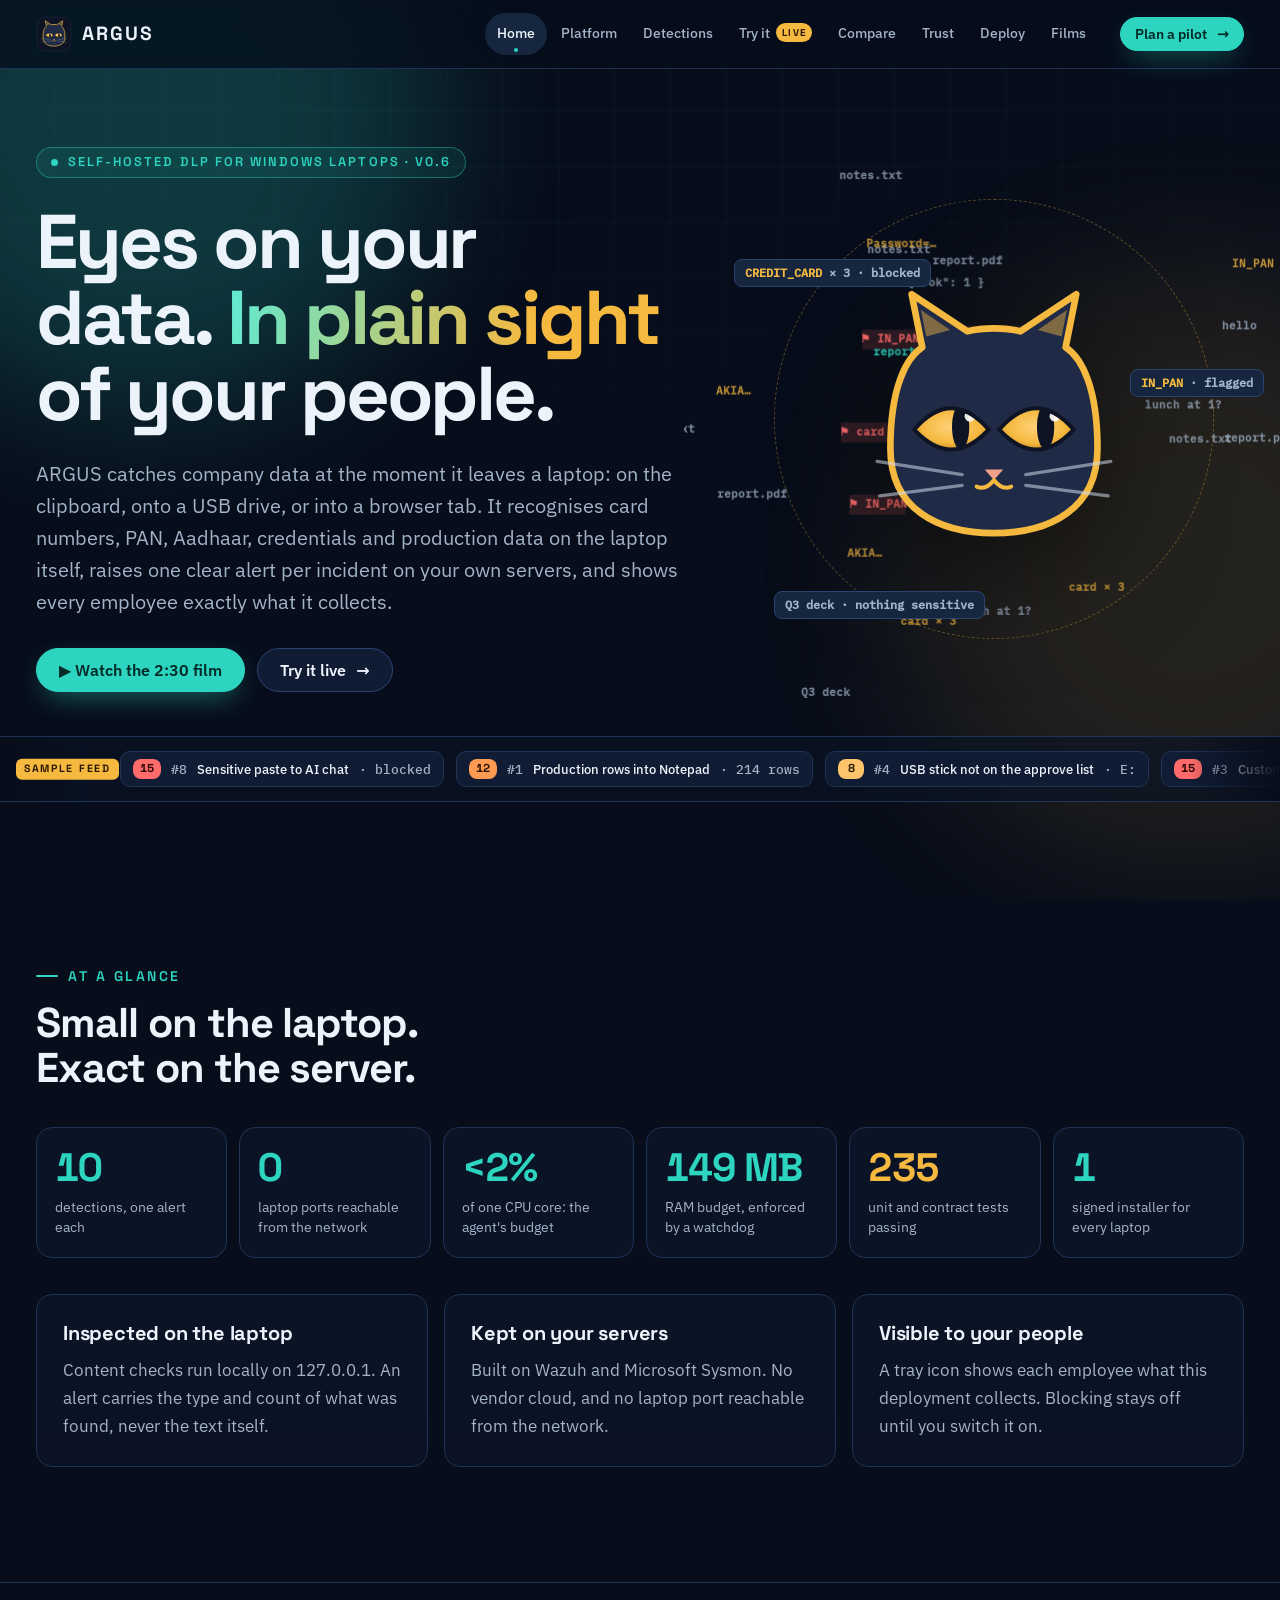
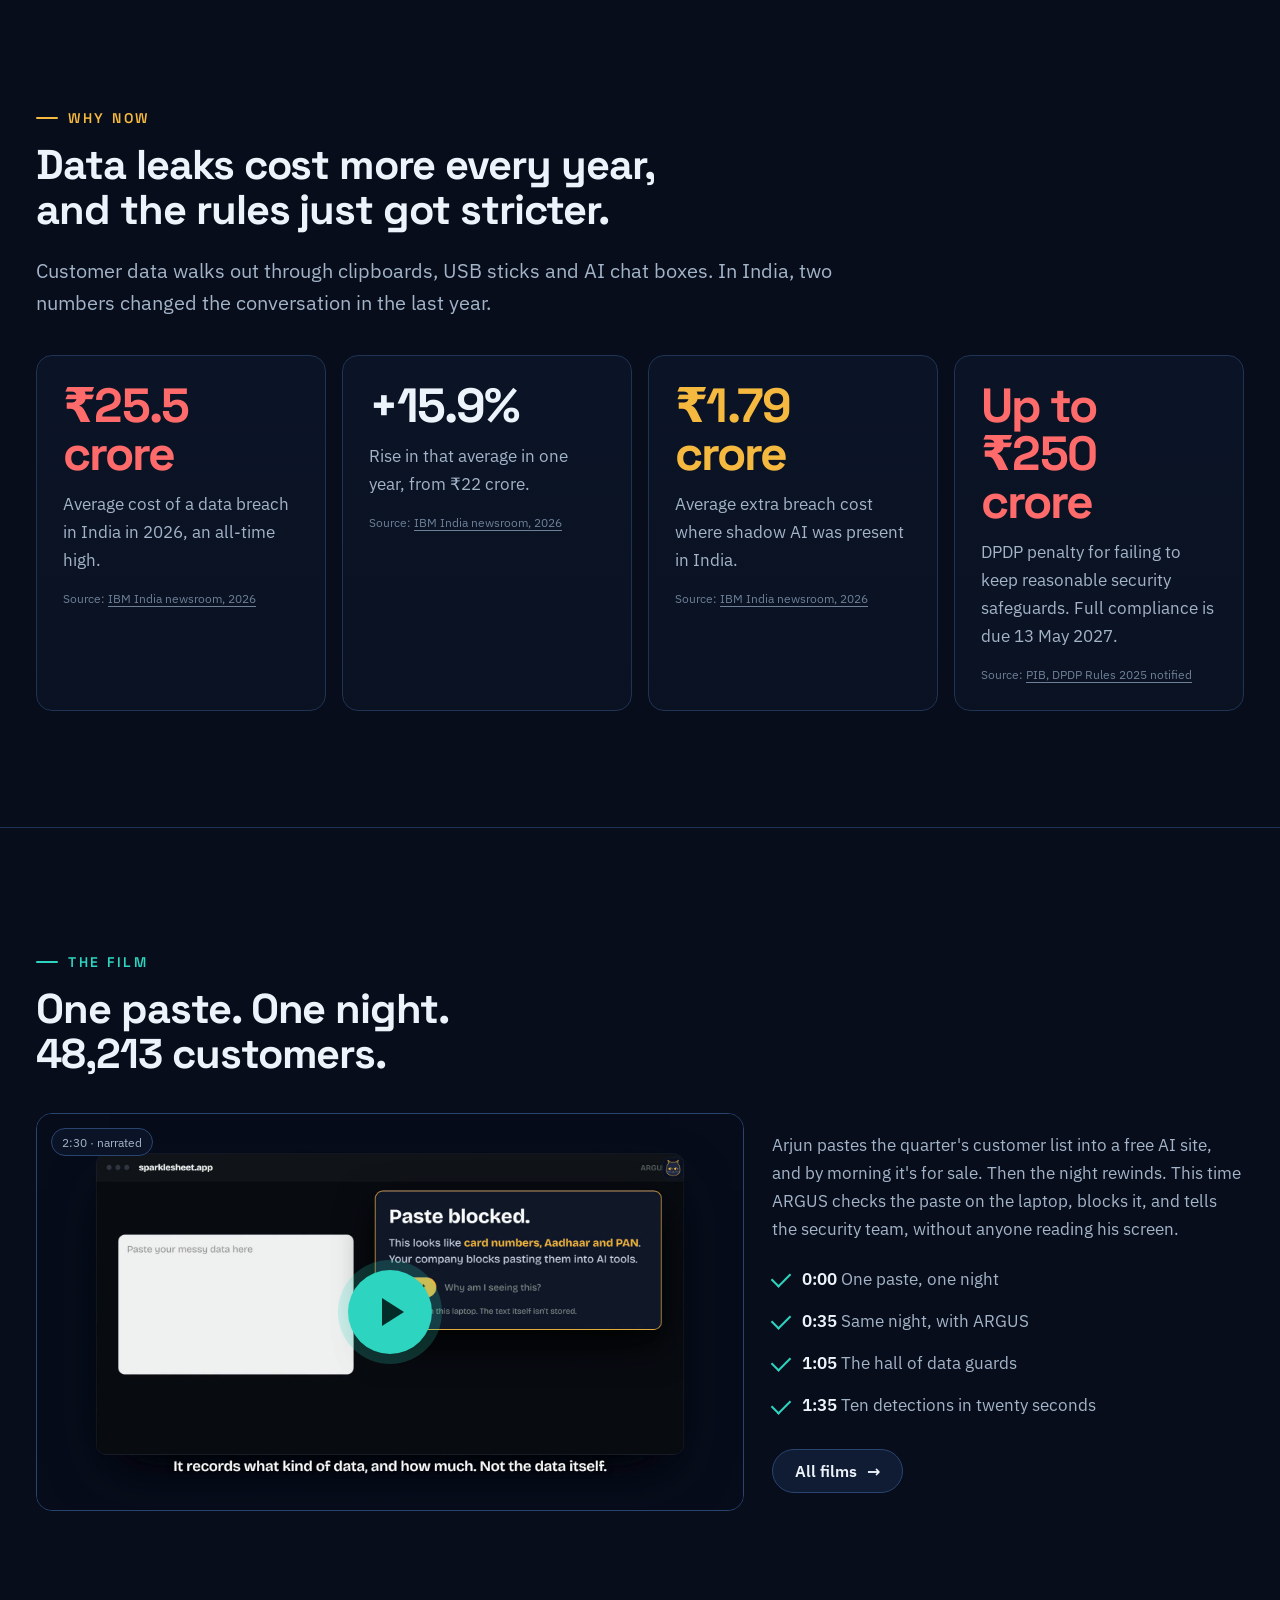
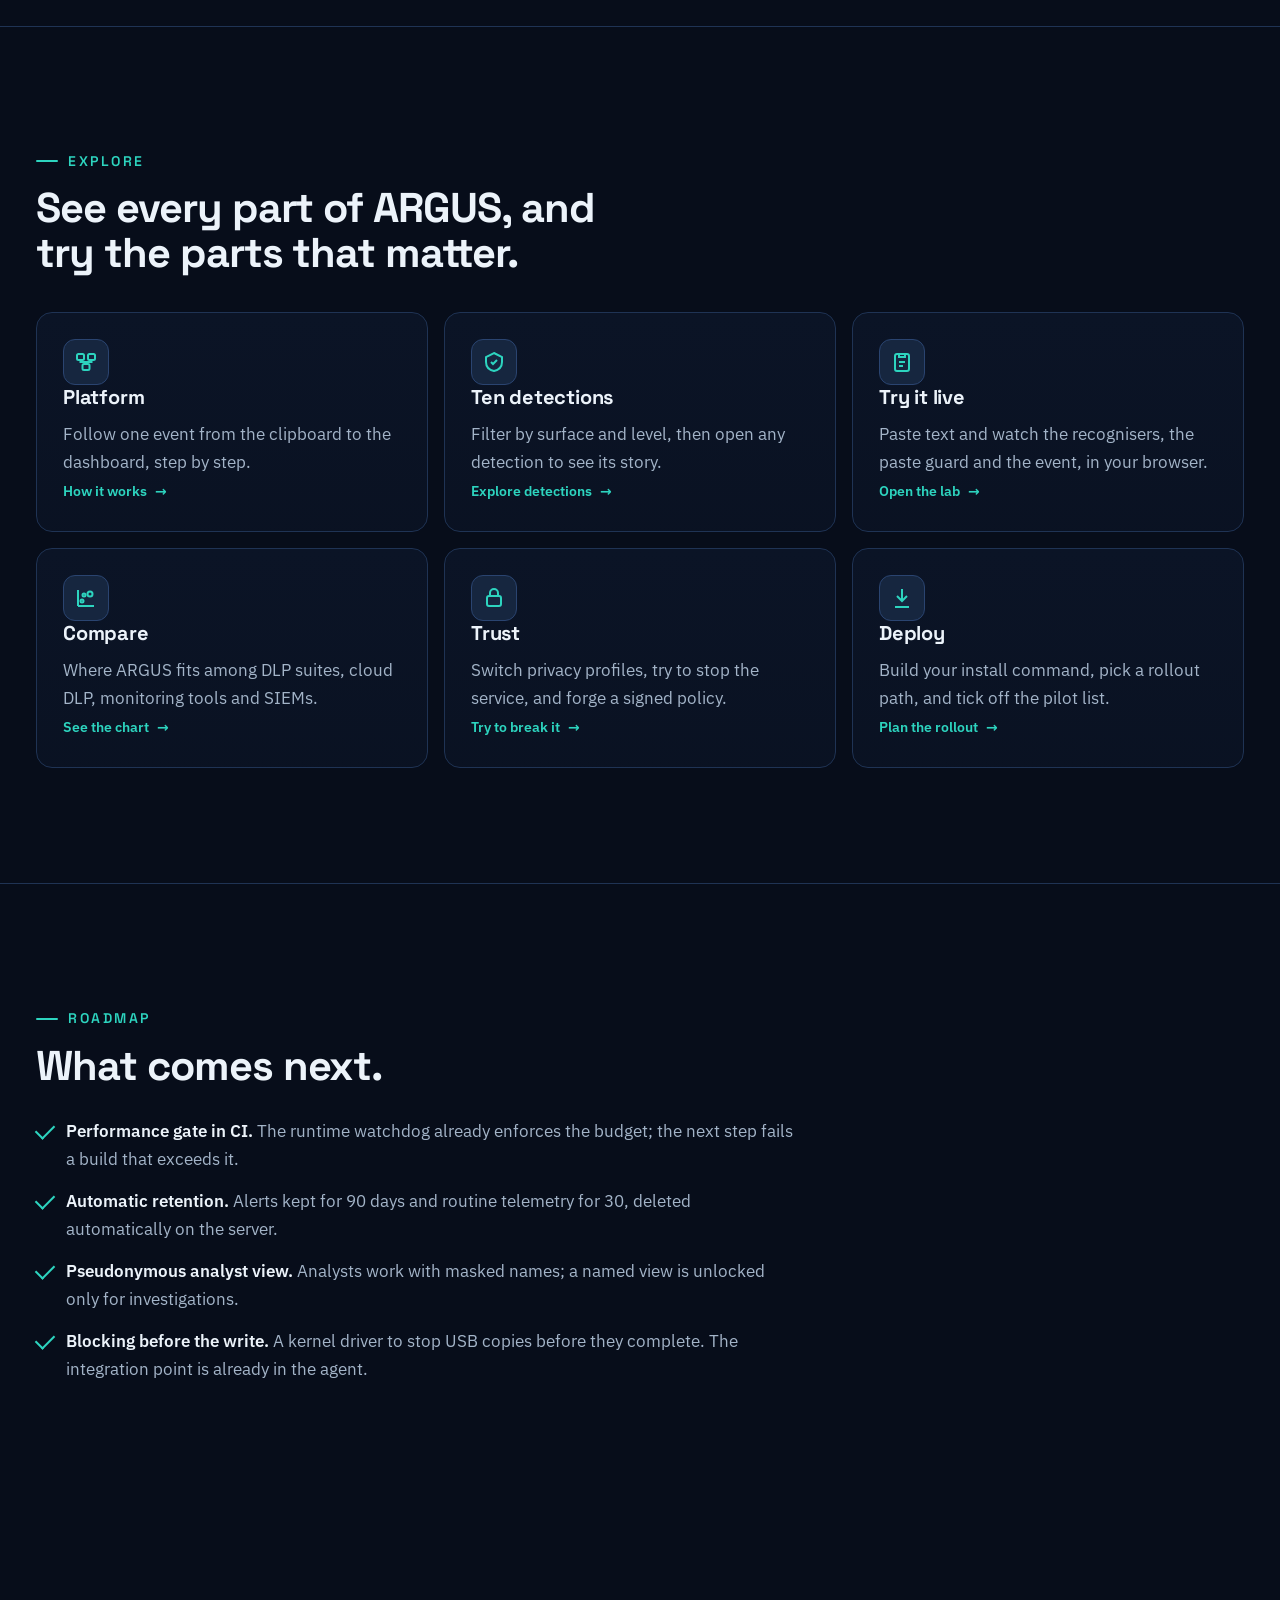
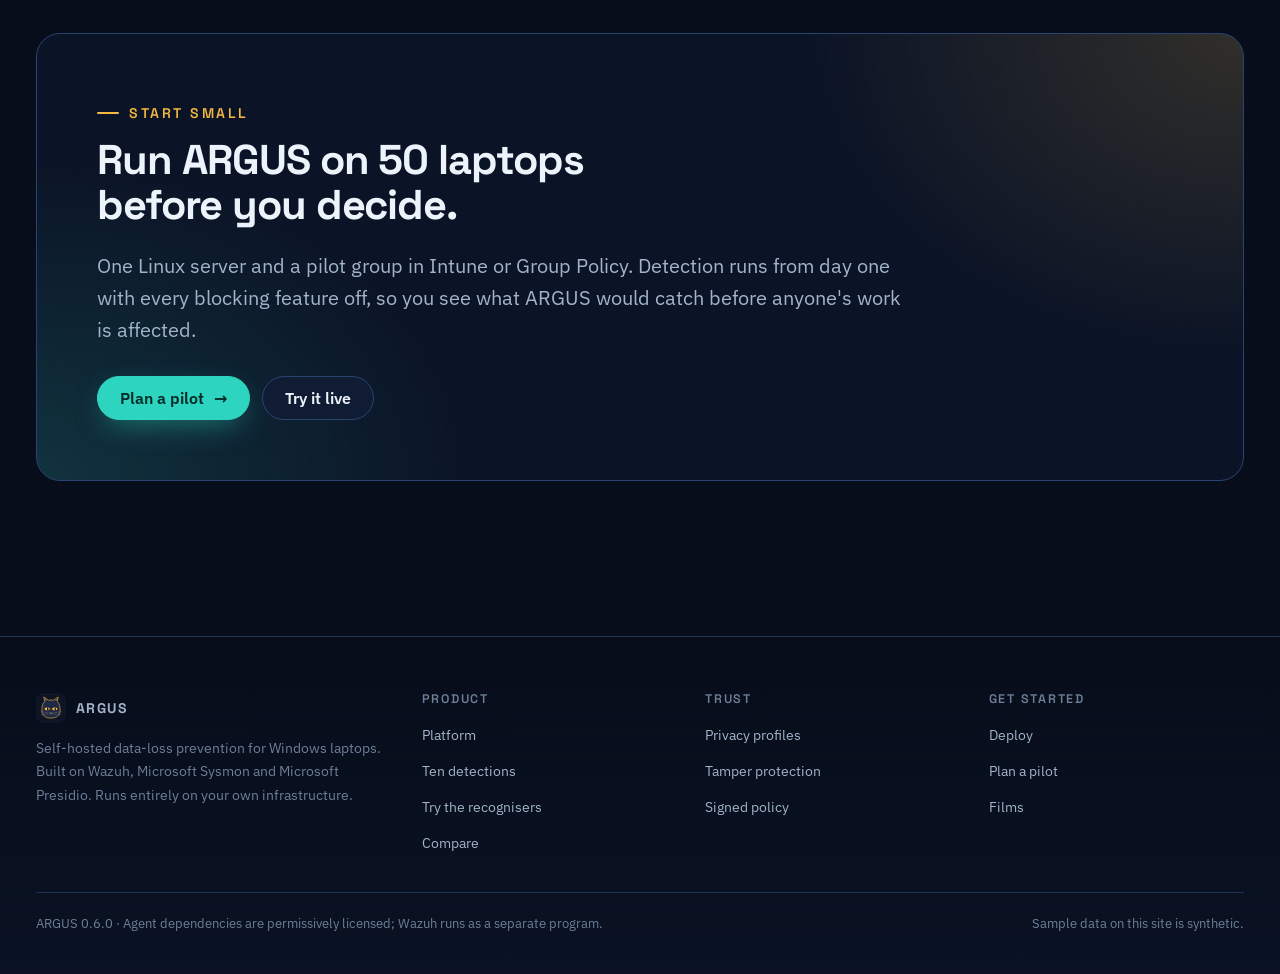
==== commit 0f507b43: "Multi-page interactive site: 8 pages, live recogniser lab, real signed-policy check - Pages: Home, P" ====
--- a/index.html
+++ b/index.html
@@ -3,418 +3,110 @@
 <head>
 <meta charset="utf-8">
 <meta name="viewport" content="width=device-width, initial-scale=1, viewport-fit=cover">
-<title>ARGUS · Data-loss prevention</title>
+<title>ARGUS · Data-loss prevention for Windows laptops</title>
 <meta name="description" content="ARGUS is self-hosted data-loss prevention for company Windows laptops. It recognises sensitive data on the laptop, raises one alert per incident on your own servers, and shows every employee what it collects.">
+<meta name="theme-color" content="#070d1a">
 <link rel="icon" href="assets/img/argus.svg" type="image/svg+xml">
 <link rel="stylesheet" href="assets/css/fonts.css">
-<link rel="stylesheet" href="assets/css/style.css">
+<link rel="stylesheet" href="assets/css/site.css">
 </head>
-<body>
+<body data-page="home">
 <a class="skip" href="#main">Skip to content</a>
-
-<header class="top">
-  <div class="wrap top-in">
-    <a class="brand" href="#top" aria-label="ARGUS home"><img src="assets/img/argus.svg" alt="" width="34" height="34"><span>ARGUS</span></a>
-    <nav class="nav" aria-label="Sections">
-      <a href="#uses">Use cases</a>
-      <a href="#how">How it works</a>
-      <a href="#detections">Detections</a>
-      <a href="#compare">Compare</a>
-      <a href="#privacy">Privacy</a>
-      <a href="#trust">Trust</a>
-      <a href="#deploy">Deploy</a>
-      <a href="#films" class="nav-films">Films</a>
-    </nav>
-  </div>
-</header>
+<header class="top"></header>
 
 <main id="main">
-
-<!-- ======================================================== hero + flagship film -->
-<section class="hero" id="top">
-  <div class="wrap">
-    <p class="eyebrow">Self-hosted data-loss prevention for Windows laptops</p>
-    <h1>Eyes on your data. In plain sight of your people.</h1>
-    <p class="lede">ARGUS catches company data at the moment it leaves a laptop: on the clipboard, onto a USB drive, or into a browser tab. It recognises card numbers, PAN, Aadhaar, credentials and production data on the laptop itself. It raises one clear alert per incident on your own servers, and it shows every employee exactly what it collects.</p>
-    <div class="cta-row">
-      <a class="btn primary" href="#tour">Watch the 2:30 film</a>
-      <a class="btn" href="#pilot">Plan a pilot</a>
+<section class="hero">
+  <div class="wrap hero-grid">
+    <div>
+      <p class="eyebrow"><i></i>Self-hosted DLP for Windows laptops · v0.6</p>
+      <h1>Eyes on your data. <span class="grad">In plain sight</span> of your people.</h1>
+      <p class="lede">ARGUS catches company data at the moment it leaves a laptop: on the clipboard, onto a USB drive, or into a browser tab. It recognises card numbers, PAN, Aadhaar, credentials and production data on the laptop itself, raises one clear alert per incident on your own servers, and shows every employee exactly what it collects.</p>
+      <div class="cta-row">
+        <a class="btn primary" href="films.html" data-film="batches/2026-10-brand-film/videos/ARGUS-film.mp4" data-poster="batches/2026-10-brand-film/posters/ARGUS-film.png">▶ Watch the 2:30 film</a>
+        <a class="btn" href="demo.html">Try it live <span class="arr" aria-hidden="true">→</span></a>
+      </div>
     </div>
-    <ul class="pillars" aria-label="Three things ARGUS is built on">
-      <li><b>Inspected on the laptop</b><span>Content checks run locally. An alert carries the type and count of what was found, never the text itself.</span></li>
-      <li><b>Kept on your servers</b><span>Built on Wazuh and Microsoft Sysmon. No vendor cloud, and no laptop port reachable from the network.</span></li>
-      <li><b>Visible to your people</b><span>A tray icon shows each employee what this deployment collects. Blocking stays off until you switch it on.</span></li>
-    </ul>
-  </div>
-
-  <div class="wrap" id="tour">
-    <div class="tour" data-tour>
-      <p class="tour-empty">The film loads from the film library. If it does not appear, check that <code>batches/manifest.js</code> lists a batch.</p>
+    <div class="watch" aria-label="Data flowing past the ARGUS cat. Sensitive items are flagged; everything else passes.">
+      <canvas data-flow aria-hidden="true"></canvas>
+      <div class="scan" aria-hidden="true"></div>
+      <div class="cat" data-cat title="Click to make it blink"></div>
+      <span class="tag t1" aria-hidden="true"><b>CREDIT_CARD</b> × 3 · blocked</span>
+      <span class="tag t2" aria-hidden="true"><b>IN_PAN</b> · flagged</span>
+      <span class="tag t3" aria-hidden="true">Q3 deck · nothing sensitive</span>
     </div>
   </div>
-
-  <div class="wrap">
-    <ul class="facts" aria-label="ARGUS at a glance">
-      <li><b>10</b><span>detections, one alert each</span></li>
-      <li><b>1</b><span>signed installer for every laptop</span></li>
-      <li><b>0</b><span>laptop ports reachable from the network</span></li>
-      <li><b>&lt;2%</b><span>of one CPU core: the agent's budget, enforced by a watchdog</span></li>
-    </ul>
-  </div>
+  <div class="ticker" data-ticker aria-label="Sample alert feed (illustrative)"></div>
 </section>
 
-<!-- ======================================================== the problem -->
-<section class="section" id="problem">
+<section class="section">
   <div class="wrap">
-    <p class="kicker">The problem</p>
-    <h2>Data rarely leaves through the firewall. It leaves through the laptop.</h2>
+    <p class="kicker">At a glance</p>
+    <h2>Small on the laptop. Exact on the server.</h2>
+    <div class="stats">
+      <div class="stat" data-reveal style="--d:0"><b data-count="10">10</b><span>detections, one alert each</span></div>
+      <div class="stat" data-reveal style="--d:1"><b data-count="0">0</b><span>laptop ports reachable from the network</span></div>
+      <div class="stat" data-reveal style="--d:2"><b data-count="2" data-pre="&lt;" data-suf="%">&lt;2%</b><span>of one CPU core: the agent's budget</span></div>
+      <div class="stat" data-reveal style="--d:3"><b data-count="150" data-suf=" MB">150 MB</b><span>RAM budget, enforced by a watchdog</span></div>
+      <div class="stat gold" data-reveal style="--d:4"><b data-count="236">236</b><span>unit and contract tests passing</span></div>
+      <div class="stat" data-reveal style="--d:5"><b data-count="1">1</b><span>signed installer for every laptop</span></div>
+    </div>
     <div class="cols3">
-      <article class="exit">
-        <h3>The clipboard</h3>
-        <p>Rows copied out of a production database and pasted into Notepad. A password copied into a chat. Nothing crosses the network yet, so network tools see nothing.</p>
-        <p class="covers">Detections <b>#1</b> and <b>#2</b></p>
-      </article>
-      <article class="exit">
-        <h3>USB drives</h3>
-        <p>A customer export copied to a personal stick in someone's last week. By the time anyone asks, the file and the stick are gone.</p>
-        <p class="covers">Detections <b>#3</b> and <b>#4</b></p>
-      </article>
-      <article class="exit">
-        <h3>The browser</h3>
-        <p>Data pasted into an AI chat, uploaded to personal cloud storage or sent from webmail. Paste sites and file-sharing sites are one tab away.</p>
-        <p class="covers">Detections <b>#5</b> to <b>#8</b></p>
-      </article>
+      <article class="card" data-reveal style="--d:0"><h3>Inspected on the laptop</h3><p>Content checks run locally on 127.0.0.1. An alert carries the type and count of what was found, never the text itself.</p></article>
+      <article class="card" data-reveal style="--d:1"><h3>Kept on your servers</h3><p>Built on Wazuh and Microsoft Sysmon. No vendor cloud, and no laptop port reachable from the network.</p></article>
+      <article class="card" data-reveal style="--d:2"><h3>Visible to your people</h3><p>A tray icon shows each employee what this deployment collects. Blocking stays off until you switch it on.</p></article>
     </div>
   </div>
 </section>
 
-<!-- ======================================================== use cases -->
-<section class="section" id="uses">
+<section class="section line">
   <div class="wrap">
-    <p class="kicker">Use cases</p>
-    <h2>The five leaks security teams ask us about first.</h2>
-    <div class="uses">
-      <article class="use">
-        <p class="use-n">01</p>
-        <h3>Customer data pasted into AI chat</h3>
-        <p>ARGUS spots card numbers, PAN and Aadhaar in a paste or upload to an AI chat, webmail or personal cloud site. You choose per site class whether to detect, warn or block.</p>
-        <p class="use-foot">Detection #8 · <a href="#film-04">Film: The AI chat box</a></p>
-      </article>
-      <article class="use">
-        <p class="use-n">02</p>
-        <h3>An export walking out on USB</h3>
-        <p>A file with production lineage written to a removable drive raises an alert, and a critical one when it holds critical data. If you switch the response on, new USB storage stays off for one hour.</p>
-        <p class="use-foot">Detections #3, #4 · <a href="#film-03">Film: The USB stick</a></p>
-      </article>
-      <article class="use">
-        <p class="use-n">03</p>
-        <h3>Production data leaving production</h3>
-        <p>Rows copied from SSMS, psql, DBeaver or a remote desktop and pasted into a local app are caught on the laptop, before the file is ever shared.</p>
-        <p class="use-foot">Detection #1 · <a href="#film-02">Film: Copy, paste, caught</a></p>
-      </article>
-      <article class="use">
-        <p class="use-n">04</p>
-        <h3>Early signs of insider risk</h3>
-        <p>Visits to sites on the block list, the same site again and again, an hour on one site, or work at 2 AM. Each is a low-level signal on its own, and the Insider Risk dashboard puts them together.</p>
-        <p class="use-foot">Detections #5, #6, #7, #9 · <a href="#film-05">Film: Ten detections</a></p>
-      </article>
-      <article class="use">
-        <p class="use-n">05</p>
-        <h3>Monitoring you can explain</h3>
-        <p>Privacy profiles for GDPR and India's DPDP Act, an employee notice in the installer, and a tray panel listing what is collected. Your auditors and your employees see the same answer.</p>
-        <p class="use-foot">Privacy profiles · <a href="#film-06">Film: Watching without spying</a></p>
-      </article>
+    <p class="kicker gold">Why now</p>
+    <h2>Data leaks cost more every year, and the rules just got stricter.</h2>
+    <p class="intro">Customer data walks out through clipboards, USB sticks and AI chat boxes. In India, two numbers changed the conversation in the last year.</p>
+    <div class="why" data-why></div>
+  </div>
+</section>
+
+<section class="section line">
+  <div class="wrap">
+    <p class="kicker">The film</p>
+    <h2>One paste. One night. 48,213 customers.</h2>
+    <div class="feature">
+      <a class="poster" href="films.html" data-film="batches/2026-10-brand-film/videos/ARGUS-film.mp4" data-poster="batches/2026-10-brand-film/posters/ARGUS-film.png" aria-label="Play the ARGUS film, 2 minutes 30">
+        <img src="batches/2026-10-brand-film/posters/ARGUS-film.png" alt="" loading="lazy" width="1920" height="1080">
+        <span class="badge pill">2:30 · narrated</span><span class="play" aria-hidden="true"></span>
+      </a>
+      <div data-reveal>
+        <p class="muted">Arjun pastes the quarter's customer list into a free AI site, and by morning it's for sale. Then the night rewinds. This time ARGUS checks the paste on the laptop, blocks it, and tells the security team, without anyone reading his screen.</p>
+        <ul class="ticks" style="margin-top:22px">
+          <li><b>0:00</b> One paste, one night</li><li><b>0:35</b> Same night, with ARGUS</li><li><b>1:05</b> The hall of data guards</li><li><b>1:35</b> Ten detections in twenty seconds</li>
+        </ul>
+        <div class="cta-row"><a class="btn" href="films.html">All films <span class="arr" aria-hidden="true">→</span></a></div>
+      </div>
     </div>
   </div>
 </section>
 
-<!-- ======================================================== how it works -->
-<section class="section" id="how">
+<section class="section line">
   <div class="wrap">
-    <p class="kicker">How it works</p>
-    <h2>Proven open-source foundations, with the data-loss logic on top.</h2>
-    <p class="intro">ARGUS doesn't reinvent the endpoint agent. It builds on Microsoft Sysmon for kernel telemetry and Wazuh for collection, rules and dashboards, then adds what they lack: knowing which data is sensitive and where it is going.</p>
-
-    <div class="flow" role="list">
-      <div class="flow-col" role="listitem">
-        <p class="flow-h">On every laptop</p>
-        <div class="node"><b>Sysmon</b><span>Process, file, DNS and network activity from the Windows kernel, tuned for low noise.</span></div>
-        <div class="node accent"><b>Argus Agent</b><span>Clipboard, USB, removable files, app usage and content inspection. Card, PAN, Aadhaar and credential recognisers run locally.</span></div>
-        <div class="node"><b>Browser extension</b><span>Chrome and Edge: site visits, time on site, and a guard on pastes and uploads to risky sites.</span></div>
-      </div>
-      <div class="flow-arrow" aria-hidden="true"></div>
-      <div class="flow-col" role="listitem">
-        <p class="flow-h">One path out</p>
-        <div class="node"><b>One event file</b><span>Every ARGUS event goes to a single local file. Nothing else talks to the server.</span></div>
-        <div class="node"><b>Wazuh agent</b><span>Ships Sysmon events and the ARGUS file to your server over TLS (port 1514).</span></div>
-      </div>
-      <div class="flow-arrow" aria-hidden="true"></div>
-      <div class="flow-col" role="listitem">
-        <p class="flow-h">On your server</p>
-        <div class="node"><b>Wazuh manager</b><span>ARGUS rules 110000–110999 turn events into alerts, using a block list of sites and an approve list of USB drives.</span></div>
-        <div class="node"><b>Indexer and dashboards</b><span>ARGUS Overview, Insider Risk and DLP Events dashboards for the security team.</span></div>
-      </div>
-    </div>
-
-    <div class="split">
-      <div>
-        <h3>Built so the parts never fight</h3>
-        <ul class="ticks">
-          <li><b>One owner per signal.</b> Sysmon owns kernel telemetry; ARGUS never opens a second copy of it.</li>
-          <li><b>One clipboard reader.</b> Only the ARGUS user agent reads the clipboard; the browser extension never does.</li>
-          <li><b>One way into Wazuh.</b> A single event file, no calls to the Wazuh API, no changes to its configuration.</li>
-          <li><b>No open ports.</b> The local inspector listens on 127.0.0.1 only. Nothing on the laptop is reachable from the network.</li>
-          <li><b>One alert per incident.</b> Supporting signals add context to an alert instead of raising a second one.</li>
-          <li><b>One enforcer per surface.</b> The extension guards the browser; Wazuh responses handle USB and processes.</li>
-        </ul>
-      </div>
-      <figure class="event">
-        <figcaption>What an alert carries: type and count, never the text <span class="tag-sample">Sample event</span></figcaption>
-<pre><code>{"argus":{
-  "category": "content_match",
-  "severity": "critical",
-  "policy_id": "dlp.pci.card-numbers",
-  "detail": {
-    "recognizer": "CREDIT_CARD",
-    "count": 3,
-    "where": "clipboard",
-    "engine": "presidio"
-  }
-}}</code></pre>
-      </figure>
+    <p class="kicker">Explore</p>
+    <h2>See every part of ARGUS, and try the parts that matter.</h2>
+    <div class="teasers">
+      <a class="card teaser" href="platform.html" data-reveal style="--d:0"><span class="ico"><svg viewBox="0 0 24 24" fill="none" stroke="currentColor" stroke-width="2"><rect x="3" y="4" width="7" height="6" rx="1.5"/><rect x="14" y="4" width="7" height="6" rx="1.5"/><rect x="8.5" y="14" width="7" height="6" rx="1.5"/><path d="M6.5 10v2h11v-2M12 12v2"/></svg></span><h3>Platform</h3><p>Follow one event from the clipboard to the dashboard, step by step.</p><span class="go">How it works <span class="arr">→</span></span></a>
+      <a class="card teaser" href="detections.html" data-reveal style="--d:1"><span class="ico"><svg viewBox="0 0 24 24" fill="none" stroke="currentColor" stroke-width="2"><path d="M12 3l8 4v5c0 5-3.5 8-8 9-4.5-1-8-4-8-9V7z"/><path d="M9 12l2 2 4-4"/></svg></span><h3>Ten detections</h3><p>Filter by surface and level, then open any detection to see its story.</p><span class="go">Explore detections <span class="arr">→</span></span></a>
+      <a class="card teaser" href="demo.html" data-reveal style="--d:2"><span class="ico"><svg viewBox="0 0 24 24" fill="none" stroke="currentColor" stroke-width="2"><rect x="5" y="4" width="14" height="17" rx="2"/><path d="M9 4h6v3H9zM9 12h6M9 16h4"/></svg></span><h3>Try it live</h3><p>Paste text and watch the recognisers, the paste guard and the event, in your browser.</p><span class="go">Open the lab <span class="arr">→</span></span></a>
+      <a class="card teaser" href="compare.html" data-reveal style="--d:0"><span class="ico"><svg viewBox="0 0 24 24" fill="none" stroke="currentColor" stroke-width="2"><path d="M4 20V4M4 20h16"/><circle cx="16" cy="8" r="2.5"/><circle cx="8" cy="15" r="1.5"/><circle cx="10" cy="9" r="1.5"/></svg></span><h3>Compare</h3><p>Where ARGUS fits among DLP suites, cloud DLP, monitoring tools and SIEMs.</p><span class="go">See the chart <span class="arr">→</span></span></a>
+      <a class="card teaser" href="trust.html" data-reveal style="--d:1"><span class="ico"><svg viewBox="0 0 24 24" fill="none" stroke="currentColor" stroke-width="2"><rect x="5" y="10" width="14" height="10" rx="2"/><path d="M8 10V7a4 4 0 0 1 8 0v3"/></svg></span><h3>Trust</h3><p>Switch privacy profiles, try to stop the service, and forge a signed policy.</p><span class="go">Try to break it <span class="arr">→</span></span></a>
+      <a class="card teaser" href="deploy.html" data-reveal style="--d:2"><span class="ico"><svg viewBox="0 0 24 24" fill="none" stroke="currentColor" stroke-width="2"><path d="M12 3v12M7 10l5 5 5-5"/><path d="M5 21h14"/></svg></span><h3>Deploy</h3><p>Build your install command, pick a rollout path, and tick off the pilot list.</p><span class="go">Plan the rollout <span class="arr">→</span></span></a>
     </div>
   </div>
 </section>
 
-<!-- ======================================================== detections -->
-<section class="section" id="detections">
-  <div class="wrap">
-    <p class="kicker">Detections</p>
-    <h2>Ten detections. Each raises exactly one alert.</h2>
-    <p class="intro">Every detection maps to one alert-bearing Wazuh rule with a fixed severity, so the security team sees one alert per incident. Levels follow Wazuh: 15 is critical, 12 high, 8 medium, 5 and 3 informational.</p>
-    <div class="table-scroll">
-      <table class="det">
-        <thead><tr><th scope="col">#</th><th scope="col">Detection</th><th scope="col">What triggers it</th><th scope="col">Rule</th><th scope="col">Level</th></tr></thead>
-        <tbody>
-          <tr><td>1</td><td>Production data into a local app</td><td>Copied from a production tool (SSMS, psql, DBeaver, RDP…) and pasted into Notepad, or saved by an editor</td><td class="mono">110110 · 110111</td><td><span class="lvl l12">12</span></td></tr>
-          <tr><td>2</td><td>Sensitive data in any app</td><td>Card, Aadhaar, PAN, IFSC, account numbers, connection strings or credentials found in clipboard or files</td><td class="mono">110120–110129</td><td><span class="lvl l12">12</span> <span class="lvl l15">15</span></td></tr>
-          <tr><td>3</td><td>Production data to USB</td><td>A file with production lineage written to a removable drive; critical when it contains critical data</td><td class="mono">110210 · 110211</td><td><span class="lvl l12">12</span> <span class="lvl l15">15</span></td></tr>
-          <tr><td>4</td><td>USB drive not on the approve list</td><td>USB storage that is not on the approve list</td><td class="mono">110220</td><td><span class="lvl l8">8</span></td></tr>
-          <tr><td>5</td><td>Site on the block list</td><td>A visit to a site on the block list, such as paste and file-sharing sites</td><td class="mono">110310</td><td><span class="lvl l8">8</span></td></tr>
-          <tr><td>6</td><td>Repeated visits</td><td>Ten or more visits to the same site within an hour</td><td class="mono">110320</td><td><span class="lvl l5">5</span></td></tr>
-          <tr><td>7</td><td>Long time on one site</td><td>An hour or more on a single site</td><td class="mono">110330</td><td><span class="lvl l3">3</span></td></tr>
-          <tr><td>8</td><td>Sensitive paste or upload</td><td>Sensitive data pasted or uploaded to webmail, personal cloud or AI chat sites</td><td class="mono">110340 · 110341</td><td><span class="lvl l12">12</span> <span class="lvl l15">15</span></td></tr>
-          <tr><td>9</td><td>After-hours use</td><td>Application use between 8 pm and 7 am, or at weekends</td><td class="mono">110410 · 110411</td><td><span class="lvl l5">5</span></td></tr>
-          <tr><td>10</td><td>Tamper attempt</td><td>The ARGUS service stopped outside maintenance, or killed and restarted</td><td class="mono">110910</td><td><span class="lvl l15">15</span></td></tr>
-        </tbody>
-      </table>
-    </div>
-  </div>
-</section>
-
-<!-- ======================================================== compare -->
-<section class="section" id="compare">
-  <div class="wrap">
-    <p class="kicker">Compare</p>
-    <h2>Where ARGUS fits among data-protection tools.</h2>
-    <p class="intro">Most tools that protect data on laptops do one of two jobs well. Some understand the data, but they are heavy to run or send your evidence to someone else's cloud. Others are light, but they watch people or logs rather than the data itself. ARGUS is built to do both: understand the data, and stay light, self-hosted and open with employees.</p>
-
-    <div class="compare">
-      <figure class="pos">
-        <figcaption class="pos-cap"><b>Positioning by product category</b><span>Hover over or tap a point for the reasoning.</span></figcaption>
-        <div class="pos-frame">
-          <p class="pos-y" aria-hidden="true">Understands the data →</p>
-          <div class="pos-plot" role="list" aria-label="Positioning chart: five product categories placed by how well they understand content and how light, self-hosted and private they are">
-            <span class="q q1" aria-hidden="true">Capable, but heavy</span>
-            <span class="q q2" aria-hidden="true">Capable and light</span>
-            <span class="q q3" aria-hidden="true">Watches people, not data</span>
-            <span class="q q4" aria-hidden="true">Light, but blind to content</span>
-            <button class="pt" type="button" role="listitem" style="--x:16;--y:80"><i></i><span class="lb">Legacy DLP suites</span><span class="tt">Deep content inspection and blocking. Usually a large on-premises suite with agents, servers and policy work that take months to roll out.</span></button>
-            <button class="pt" type="button" role="listitem" style="--x:34;--y:64"><i></i><span class="lb">Cloud DLP platforms</span><span class="tt">Strong content inspection, delivered as a service. Evidence and alert data typically live in the vendor's cloud, not on your servers.</span></button>
-            <button class="pt" type="button" role="listitem" style="--x:20;--y:20"><i></i><span class="lb">Employee monitoring</span><span class="tt">Screenshots, keystrokes and activity timelines. Watches what people do rather than which data moves, and is often hard to explain to employees.</span></button>
-            <button class="pt r" type="button" role="listitem" style="--x:66;--y:24"><i></i><span class="lb">A SIEM on its own</span><span class="tt">Collects every log, on your own infrastructure if you choose. It sees that a file moved, but not whether the file held card numbers.</span></button>
-            <button class="pt us r" type="button" role="listitem" style="--x:84;--y:84"><i></i><span class="lb">ARGUS</span><span class="tt">Recognises card, PAN, Aadhaar and credentials on the laptop. Runs on your servers, one installer, &lt;2% of one core. Tells employees what it collects.</span></button>
-          </div>
-          <p class="pos-x" aria-hidden="true">Light, self-hosted and private →</p>
-        </div>
-      </figure>
-
-      <div class="table-scroll cmp-scroll">
-        <table class="det cmp">
-          <caption>How each category typically works. Individual products vary.</caption>
-          <thead><tr><th scope="col">What you need</th><th scope="col" class="us-col">ARGUS</th><th scope="col">Legacy DLP suites</th><th scope="col">Cloud DLP platforms</th><th scope="col">Employee monitoring</th><th scope="col">A SIEM on its own</th></tr></thead>
-          <tbody>
-            <tr><th scope="row">Recognises sensitive data (card, PAN, Aadhaar)</th><td class="us-col"><b class="y">Yes</b>, on the laptop</td><td><b class="y">Yes</b></td><td><b class="y">Yes</b>, often in the vendor cloud</td><td><b class="n">Rarely</b></td><td><b class="n">No</b>, sees logs only</td></tr>
-            <tr><th scope="row">Runs entirely on your own servers</th><td class="us-col"><b class="y">Yes</b>, no vendor cloud</td><td><b class="y">Usually</b></td><td><b class="n">No</b></td><td><b class="m">Varies</b></td><td><b class="m">Varies</b></td></tr>
-            <tr><th scope="row">Employees can see what is collected</th><td class="us-col"><b class="y">Yes</b>, in the tray panel</td><td><b class="n">Rarely</b></td><td><b class="n">Rarely</b></td><td><b class="n">Rarely</b></td><td><b class="m">Not applicable</b></td></tr>
-            <tr><th scope="row">Keystrokes and screen capture</th><td class="us-col"><b class="y">Never keystrokes</b>; screenshots off by default</td><td><b class="m">Varies</b></td><td><b class="m">Varies</b></td><td><b class="n">Often both</b></td><td><b class="y">No</b></td></tr>
-            <tr><th scope="row">Blocking</th><td class="us-col"><b class="y">Optional</b>, off by default, per site class</td><td><b class="y">Yes</b></td><td><b class="y">Yes</b></td><td><b class="n">Rarely</b></td><td><b class="n">No</b></td></tr>
-            <tr><th scope="row">Rollout</th><td class="us-col"><b class="y">One signed installer</b>; Intune or Group Policy</td><td><b class="n">Often months</b></td><td><b class="m">Days to weeks</b></td><td><b class="y">Quick</b></td><td><b class="m">Logs only</b>; content needs more tools</td></tr>
-          </tbody>
-        </table>
-      </div>
-    </div>
-    <p class="small cmp-note">This chart and table are ARGUS's own assessment of how each product category typically works. Positions are qualitative, not measured scores, and individual products in a category differ. This is not an analyst or other third-party evaluation.</p>
-  </div>
-</section>
-
-<!-- ======================================================== control -->
-<section class="section" id="control">
-  <div class="wrap">
-    <p class="kicker">Control</p>
-    <h2>Detect first. Block when you decide to.</h2>
-    <p class="intro">A false block stops someone's work; a false alert costs an analyst a minute. So every blocking feature ships switched off and is turned on per policy.</p>
-    <div class="cols2">
-      <article class="card">
-        <h3>Browser paste and upload guard</h3>
-        <p>For each site class (webmail, personal cloud, AI chat) choose <b>detect</b>, <b>warn</b> or <b>block</b>. On warn, the user sees why and decides; on block, the paste or upload is dropped.</p>
-      </article>
-      <article class="card">
-        <h3>Disable USB storage</h3>
-        <p>After a critical USB copy, new USB storage cannot mount for one hour, then it is restored automatically. Run by Wazuh active response.</p>
-      </article>
-      <article class="card">
-        <h3>Stop the copying process</h3>
-        <p>The program that copied the data is stopped. System, security, Wazuh, Sysmon and ARGUS processes are never touched.</p>
-      </article>
-      <article class="card">
-        <h3>Notify the security team</h3>
-        <p>High-severity alerts post a one-line summary to a Teams, Slack or other HTTPS webhook.</p>
-      </article>
-    </div>
-  </div>
-</section>
-
-<!-- ======================================================== privacy -->
-<section class="section" id="privacy">
-  <div class="wrap">
-    <p class="kicker">Privacy</p>
-    <h2>Monitoring people can read.</h2>
-    <p class="intro">ARGUS is built for disclosure, not stealth. A visible icon sits in every employee's notification area, and opening it shows exactly what this deployment collects. The installer shows an employee notice too.</p>
-    <div class="cols2">
-      <div class="card">
-        <h3>Collected</h3>
-        <ul class="plain">
-          <li>Sensitive-data matches in the clipboard: the type and size only</li>
-          <li>Applications in use and for how long; window titles only as an unreadable fingerprint</li>
-          <li>Websites in managed browsers: the site address without query details, time on site</li>
-          <li>USB storage connected and files copied to it</li>
-        </ul>
-      </div>
-      <div class="card never">
-        <h3>Never collected</h3>
-        <ul class="plain">
-          <li>Keystrokes</li>
-          <li>The text a person copies</li>
-          <li>The contents of their files</li>
-          <li>Anything from personal devices</li>
-        </ul>
-        <p class="small">Screenshots are off unless your organisation turns them on for serious data-loss events, and then at most one every five minutes.</p>
-      </div>
-    </div>
-    <div class="table-scroll">
-      <table class="det profiles">
-        <caption>Privacy profiles. A profile can only switch captures off, never on.</caption>
-        <thead><tr><th scope="col">Profile</th><th scope="col">For</th><th scope="col">What changes</th></tr></thead>
-        <tbody>
-          <tr><td class="mono">default</td><td>Any deployment</td><td>Minimization defaults: every optional capture off</td></tr>
-          <tr><td class="mono">eu-strict</td><td>Staff covered by GDPR</td><td>Application-usage tracking off; shorter retention recommended</td></tr>
-          <tr><td class="mono">in-dpdp</td><td>India, DPDP Act 2023</td><td>Minimization defaults, prior notice to employees</td></tr>
-        </tbody>
-      </table>
-    </div>
-  </div>
-</section>
-
-<!-- ======================================================== trust -->
-<section class="section" id="trust">
-  <div class="wrap">
-    <p class="kicker">Trust</p>
-    <h2>Hard to switch off. Impossible to forge.</h2>
-    <div class="cols2">
-      <article class="card">
-        <h3>Tamper protection</h3>
-        <ul class="plain">
-          <li>Only the installer, Intune or Group Policy can stop, reconfigure or remove the ARGUS services. Local administrators are refused.</li>
-          <li>If the process is killed, Windows restarts it and ARGUS raises a critical tamper alert.</li>
-          <li>Windows' own logs back this up: service crashes, start-type changes, uninstalls and stop commands are all recorded.</li>
-          <li>File and registry integrity monitoring watches the ARGUS folders and service settings.</li>
-        </ul>
-      </article>
-      <article class="card">
-        <h3>Signed policy</h3>
-        <ul class="plain">
-          <li>One policy file defines the site block list, the site classes, the USB approve list and the modes. It produces both the server lookup lists and the laptop policy, so they never drift.</li>
-          <li>Policy is signed with ECDSA P-256. Laptops accept only signed policy.</li>
-          <li>Tampered, unsigned or older policy is rejected, the last good policy stays in force, and the rejection becomes an alert.</li>
-        </ul>
-      </article>
-    </div>
-  </div>
-</section>
-
-<!-- ======================================================== deploy -->
-<section class="section" id="deploy">
-  <div class="wrap">
-    <p class="kicker">Deploy</p>
-    <h2>One installer. Three ways to roll it out.</h2>
-    <p class="intro"><code>ArgusSetup.exe</code> (about 140 MB) installs everything a laptop needs: the Wazuh agent pointed at your server, the ARGUS services, the local inspector, browser registration and the optional responses. It installs silently:</p>
-    <div class="cmd"><code>ArgusSetup.exe /quiet /norestart WAZUH_MANAGER=&lt;your server&gt;</code><button class="copy" type="button" data-copy="ArgusSetup.exe /quiet /norestart WAZUH_MANAGER=">Copy</button></div>
-    <div class="cols3">
-      <article class="card"><h3>Intune</h3><p>A ready Win32 app package and detection script. Assign to a pilot group first.</p></article>
-      <article class="card"><h3>Group Policy</h3><p>A startup script installs or upgrades from a file share after checking the file's hash and signature.</p></article>
-      <article class="card"><h3>Ansible</h3><p>Brings up the Wazuh server: kernel setting, secrets from Ansible Vault, the bootstrap script.</p></article>
-    </div>
-    <div class="table-scroll">
-      <table class="det">
-        <caption>What a pilot needs</caption>
-        <thead><tr><th scope="col">Item</th><th scope="col">Requirement</th></tr></thead>
-        <tbody>
-          <tr><td>Laptops</td><td>Windows 10 or 11, 64-bit</td></tr>
-          <tr><td>Server</td><td>Linux with Docker; 4 vCPU, 8 GB RAM, 50 GB SSD for a pilot of about 50 laptops</td></tr>
-          <tr><td>Network</td><td>Laptops to server on 1514/tcp (events, TLS) and 1515/tcp (enrolment); analysts on 443. Laptops open no ports.</td></tr>
-          <tr><td>Footprint target</td><td>Under 2% of one CPU core and 150 MB of RAM; a watchdog throttles ARGUS if it ever exceeds its budget</td></tr>
-          <tr><td>Before go-live</td><td>A code-signing certificate, the browser extension ID, and the employee notice agreed with HR and legal</td></tr>
-        </tbody>
-      </table>
-    </div>
-  </div>
-</section>
-
-<!-- ======================================================== proof -->
-<section class="section" id="proof">
-  <div class="wrap">
-    <p class="kicker">Proof</p>
-    <h2>Numbers you can re-run yourself.</h2>
-    <p class="intro">Results from the build of 29 October 2026. Every number comes with the command that produces it.</p>
-    <div class="proof">
-      <div class="pf"><b>236/236</b><span>unit and contract tests pass</span><code>dotnet test agent/Argus.sln</code></div>
-      <div class="pf"><b>46</b><span>rule test cases, ready for Wazuh replay in CI</span><code>python platform/tests/run_golden.py</code></div>
-      <div class="pf"><b>10/10</b><span>detections mapped to one alert rule each</span><code>platform/custom-rules/argus_rules.xml</code></div>
-      <div class="pf"><b>0</b><span>build warnings (warnings are treated as errors)</span><code>dotnet build agent/Argus.sln</code></div>
-      <div class="pf"><b>10</b><span>design rules checked automatically</span><code>python scripts/lint/check_contract.py</code></div>
-      <div class="pf"><b>40</b><span>third-party components pinned by version and hash</span><code>python scripts/lint/check_pins.py</code></div>
-    </div>
-  </div>
-</section>
-
-<!-- ======================================================== films -->
-<section class="section films" id="films">
-  <div class="wrap">
-    <p class="kicker">Film library</p>
-    <h2>The story in 2:30, then each capability in under 30 seconds.</h2>
-    <div data-library>
-      <p class="tour-empty">Loading films…</p>
-    </div>
-  </div>
-</section>
-
-<!-- ======================================================== next -->
-<section class="section" id="next">
+<section class="section line">
   <div class="wrap">
     <p class="kicker">Roadmap</p>
     <h2>What comes next.</h2>
-    <ul class="ticks next">
+    <ul class="ticks" style="margin-top:28px;max-width:76ch">
       <li><b>Performance gate in CI.</b> The runtime watchdog already enforces the budget; the next step fails a build that exceeds it.</li>
       <li><b>Automatic retention.</b> Alerts kept for 90 days and routine telemetry for 30, deleted automatically on the server.</li>
       <li><b>Pseudonymous analyst view.</b> Analysts work with masked names; a named view is unlocked only for investigations.</li>
@@ -423,38 +115,21 @@
   </div>
 </section>
 
-<!-- ======================================================== pilot CTA -->
-<section class="section pilot" id="pilot">
+<section class="section">
   <div class="wrap">
-    <div class="pilot-in">
-      <div>
-        <p class="kicker">Start small</p>
-        <h2>Run ARGUS on 50 laptops before you decide.</h2>
-        <p class="intro">A pilot needs one Linux server and a pilot group in Intune or Group Policy. Detection runs from day one with every blocking feature off, so you see what ARGUS would catch before anyone's work is affected.</p>
-      </div>
-      <ol class="steps">
-        <li><b>Stand up the server.</b><span>The Ansible playbook brings up Wazuh and the ARGUS rules and dashboards.</span></li>
-        <li><b>Roll out to a pilot group.</b><span>One signed installer, assigned through Intune or Group Policy.</span></li>
-        <li><b>Review the alerts together.</b><span>Tune the block list and site classes, then decide what to warn on or block.</span></li>
-      </ol>
-    </div>
-    <div class="cta-row">
-      <a class="btn primary" href="#deploy">See what a pilot needs</a>
-      <a class="btn" href="#tour">Watch the film again</a>
+    <div class="band" data-reveal>
+      <p class="kicker gold">Start small</p>
+      <h2>Run ARGUS on 50 laptops before you decide.</h2>
+      <p class="intro">One Linux server and a pilot group in Intune or Group Policy. Detection runs from day one with every blocking feature off, so you see what ARGUS would catch before anyone's work is affected.</p>
+      <div class="cta-row"><a class="btn primary" href="deploy.html#pilot">Plan a pilot <span class="arr" aria-hidden="true">→</span></a><a class="btn" href="demo.html">Try it live</a></div>
     </div>
   </div>
 </section>
-
 </main>
 
-<footer class="foot">
-  <div class="wrap foot-in">
-    <div class="brand"><img src="assets/img/argus.svg" alt="" width="28" height="28"><span>ARGUS</span></div>
-    <p>Version 0.6.0. Built on Wazuh, Microsoft Sysmon and Microsoft Presidio. Agent dependencies are permissively licensed; Wazuh runs as a separate program. Runs entirely on your own infrastructure.</p>
-  </div>
-</footer>
-
-<script src="batches/manifest.js"></script>
-<script src="assets/js/app.js"></script>
+<footer class="foot"></footer>
+<script src="assets/js/data.js"></script>
+<script src="assets/js/site.js"></script>
+<script src="assets/js/pages.js"></script>
 </body>
 </html>
--- a/assets/css/site.css
+++ b/assets/css/site.css
@@ -0,0 +1,544 @@
+/* ============================================================================
+   ARGUS site: one dark, deliberate theme for every page.
+   Navy base, teal for the product, gold for the watchful cat, red/amber only
+   for alert levels. Motion is decoration on top of complete static content and
+   switches off under prefers-reduced-motion.
+   ========================================================================== */
+:root {
+  color-scheme: dark;
+  --bg: #070d1a;
+  --bg-2: #0b1426;
+  --surf: #101c33;
+  --surf-2: #16263f;
+  --line: #1f3354;
+  --line-2: #2a4470;
+  --fg: #ecf3fa;
+  --muted: #a3b4c8;
+  --faint: #6d8098;
+  --accent: #2dd4bf;
+  --accent-2: #5eead4;
+  --accent-ink: #032b27;
+  --gold: #f5b940;
+  --gold-ink: #2a1800;
+  --l15: #ff6b6b;
+  --l12: #ff9a52;
+  --l8: #ffc46b;
+  --l5: #8fb3ff;
+  --l3: #9aa9bd;
+  --ok: #4ade80;
+  --display: 'Space Grotesk', 'Segoe UI', system-ui, sans-serif;
+  --body: 'IBM Plex Sans', 'Segoe UI', system-ui, sans-serif;
+  --mono: 'IBM Plex Mono', Consolas, 'Cascadia Mono', monospace;
+  --step--1: 0.875rem;
+  --step-0: 1.0625rem;
+  --step-1: 1.25rem;
+  --step-2: clamp(1.7rem, 1.2rem + 1.8vw, 2.6rem);
+  --step-3: clamp(2.4rem, 1.4rem + 4.2vw, 5rem);
+  --radius: 16px;
+  --gutter: max(16px, env(safe-area-inset-left, 0px));
+  --gutter-r: max(16px, env(safe-area-inset-right, 0px));
+  --ease: cubic-bezier(.2, .8, .2, 1);
+}
+
+* { box-sizing: border-box; }
+html { scroll-padding-top: 90px; -webkit-text-size-adjust: 100%; }
+@media (prefers-reduced-motion: no-preference) { html { scroll-behavior: smooth; } }
+body {
+  margin: 0; background: var(--bg); color: var(--fg); min-height: 100vh;
+  font: 400 var(--step-0)/1.65 var(--body);
+  -webkit-font-smoothing: antialiased; text-rendering: optimizeLegibility; overflow-x: hidden;
+}
+img, video, svg, canvas { max-width: 100%; }
+a { color: var(--accent); text-underline-offset: 3px; }
+:focus-visible { outline: 2px solid var(--accent); outline-offset: 3px; border-radius: 6px; }
+code { font-family: var(--mono); font-size: 0.9em; color: var(--fg); background: var(--surf); padding: 0.1em 0.4em; border-radius: 6px; }
+h1, h2, h3, h4 { font-family: var(--display); font-weight: 700; letter-spacing: -0.025em; text-wrap: balance; margin: 0; }
+h1 { font-size: var(--step-3); line-height: 1; letter-spacing: -0.04em; }
+h2 { font-size: var(--step-2); line-height: 1.08; max-width: 26ch; }
+h3 { font-size: var(--step-1); line-height: 1.25; letter-spacing: -0.01em; }
+p { margin: 0; }
+.wrap { max-width: 1240px; margin: 0 auto; padding-left: var(--gutter); padding-right: var(--gutter-r); }
+.skip { position: absolute; left: -999px; top: 8px; background: var(--accent); color: var(--accent-ink); padding: 8px 14px; border-radius: 8px; z-index: 100; }
+.skip:focus { left: 16px; }
+.mono { font-family: var(--mono); font-variant-numeric: tabular-nums; }
+.muted { color: var(--muted); }
+.faint { color: var(--faint); }
+.small { font-size: var(--step--1); color: var(--faint); }
+
+/* ---- page-wide ambience: a faint grid and two slow orbs ---- */
+.ambient { position: fixed; inset: 0; z-index: -1; pointer-events: none; overflow: hidden; }
+.ambient::before { content: ""; position: absolute; inset: -2px;
+  background-image: linear-gradient(rgba(94, 234, 212, .045) 1px, transparent 1px), linear-gradient(90deg, rgba(94, 234, 212, .045) 1px, transparent 1px);
+  background-size: 56px 56px; mask-image: radial-gradient(80% 60% at 50% 0%, #000 30%, transparent 80%); }
+.orb { position: absolute; width: 46vw; height: 46vw; border-radius: 50%; filter: blur(80px); opacity: .22; }
+.orb.a { background: var(--accent); left: -12vw; top: -14vw; }
+.orb.b { background: var(--gold); right: -16vw; top: 30vh; opacity: .12; }
+@media (prefers-reduced-motion: no-preference) {
+  .orb.a { animation: drift 26s ease-in-out infinite alternate; }
+  .orb.b { animation: drift 32s ease-in-out infinite alternate-reverse; }
+}
+@keyframes drift { to { transform: translate(8vw, 6vh) scale(1.1); } }
+
+/* ---- cross-page transitions (supporting browsers) ---- */
+@view-transition { navigation: auto; }
+::view-transition-old(root) { animation: vt-out .22s var(--ease) both; }
+::view-transition-new(root) { animation: vt-in .32s var(--ease) both; }
+@keyframes vt-out { to { opacity: 0; transform: translateY(-8px); } }
+@keyframes vt-in { from { opacity: 0; transform: translateY(10px); } }
+.top { view-transition-name: site-top; }
+@media (prefers-reduced-motion: reduce) { ::view-transition-old(root), ::view-transition-new(root) { animation: none; } }
+
+/* ---- header ---- */
+body::before { content: ""; position: fixed; inset: 0 0 auto; height: env(safe-area-inset-top, 0px); background: var(--bg); z-index: 60; }
+.top { position: sticky; top: env(safe-area-inset-top, 0px); z-index: 50; background: color-mix(in srgb, var(--bg) 78%, transparent);
+  backdrop-filter: blur(14px) saturate(140%); -webkit-backdrop-filter: blur(14px) saturate(140%); border-bottom: 1px solid var(--line); }
+.top-in { display: flex; align-items: center; gap: 22px; min-height: 68px; }
+.brand { display: flex; align-items: center; gap: 10px; text-decoration: none; color: var(--fg); font: 700 1.2rem/1 var(--display); letter-spacing: .1em; flex: none; }
+.brand img { display: block; transition: transform .4s var(--ease); }
+.brand:hover img { transform: rotate(-8deg) scale(1.06); }
+.nav { display: flex; gap: 2px; margin-left: auto; align-items: center; }
+.nav a { position: relative; color: var(--muted); text-decoration: none; font-size: var(--step--1); font-weight: 500; padding: 9px 12px; border-radius: 999px; white-space: nowrap; transition: color .2s, background .2s; }
+.nav a:hover { color: var(--fg); background: var(--surf); }
+.nav a[aria-current="page"] { color: var(--fg); background: var(--surf-2); }
+.nav a[aria-current="page"]::after { content: ""; position: absolute; left: 50%; bottom: 3px; width: 4px; height: 4px; margin-left: -2px; border-radius: 50%; background: var(--accent); }
+.nav .live { font: 700 .62rem/1 var(--display); letter-spacing: .12em; text-transform: uppercase; color: var(--gold-ink); background: var(--gold); border-radius: 999px; padding: 3px 6px; margin-left: 6px; vertical-align: 2px; }
+.top-cta { flex: none; }
+.menu-btn { display: none; margin-left: auto; width: 44px; height: 44px; border-radius: 12px; border: 1px solid var(--line); background: var(--surf); color: var(--fg); cursor: pointer; }
+.menu-btn span, .menu-btn span::before, .menu-btn span::after { display: block; width: 18px; height: 2px; background: currentColor; border-radius: 2px; margin: 0 auto; position: relative; transition: transform .25s var(--ease), background .25s; }
+.menu-btn span::before, .menu-btn span::after { content: ""; position: absolute; left: 0; }
+.menu-btn span::before { top: -6px; } .menu-btn span::after { top: 6px; }
+.menu-open .menu-btn span { background: transparent; }
+.menu-open .menu-btn span::before { transform: translateY(6px) rotate(45deg); }
+.menu-open .menu-btn span::after { transform: translateY(-6px) rotate(-45deg); }
+@media (max-width: 1080px) {
+  .menu-btn { display: block; }
+  .top-cta { display: none; }
+  .nav { position: fixed; left: 0; right: 0; top: calc(68px + env(safe-area-inset-top, 0px)); flex-direction: column; align-items: stretch; gap: 4px;
+    padding: 14px var(--gutter-r) 22px var(--gutter); background: color-mix(in srgb, var(--bg) 96%, transparent); border-bottom: 1px solid var(--line);
+    transform: translateY(-8px); opacity: 0; visibility: hidden; transition: transform .25s var(--ease), opacity .25s, visibility .25s; max-height: calc(100vh - 68px); overflow-y: auto; }
+  .menu-open .nav { transform: none; opacity: 1; visibility: visible; }
+  .nav a { font-size: 1.05rem; padding: 12px 14px; border-radius: 12px; }
+  .nav a[aria-current="page"]::after { left: 6px; top: 50%; bottom: auto; margin: -2px 0 0; }
+}
+
+/* ---- buttons ---- */
+.btn { position: relative; display: inline-flex; align-items: center; gap: 10px; padding: 13px 22px; border-radius: 999px; font: 600 1rem/1 var(--body);
+  text-decoration: none; color: var(--fg); border: 1px solid var(--line-2); background: var(--surf); cursor: pointer; transition: transform .25s var(--ease), border-color .2s, box-shadow .25s; }
+.btn:hover { border-color: var(--accent); transform: translateY(-1px); }
+.btn.primary { background: var(--accent); color: var(--accent-ink); border-color: var(--accent); box-shadow: 0 10px 30px -10px rgba(45, 212, 191, .6); }
+.btn.primary:hover { box-shadow: 0 14px 40px -10px rgba(45, 212, 191, .8); }
+.btn.gold { background: var(--gold); color: var(--gold-ink); border-color: var(--gold); }
+.btn.small { padding: 9px 14px; font-size: .9rem; }
+.btn .arr { transition: transform .25s var(--ease); }
+.btn:hover .arr { transform: translateX(3px); }
+.cta-row { display: flex; flex-wrap: wrap; gap: 12px; margin-top: 30px; }
+
+/* ---- sections and type ---- */
+.section { padding-block: clamp(64px, 9vw, 120px); position: relative; }
+.section.line { border-top: 1px solid var(--line); }
+.kicker { font: 600 var(--step--1)/1.3 var(--display); letter-spacing: .18em; text-transform: uppercase; color: var(--accent); margin-bottom: 16px; display: inline-flex; align-items: center; gap: 10px; }
+.kicker::before { content: ""; width: 22px; height: 2px; background: currentColor; border-radius: 2px; }
+.kicker.gold { color: var(--gold); }
+.intro { color: var(--muted); max-width: 68ch; font-size: var(--step-1); line-height: 1.6; margin-top: 22px; }
+.grad { background: linear-gradient(100deg, var(--accent-2), var(--gold) 70%); -webkit-background-clip: text; background-clip: text; color: transparent; }
+.head-row { display: flex; flex-wrap: wrap; justify-content: space-between; align-items: end; gap: 20px; }
+
+/* page hero (inner pages) */
+.phero { padding-block: clamp(56px, 8vw, 104px) clamp(28px, 4vw, 48px); position: relative; }
+.phero h1 { font-size: clamp(2.2rem, 1.3rem + 3.6vw, 4.2rem); max-width: 20ch; }
+.phero .intro { margin-top: 24px; }
+.crumbs { font: 500 var(--step--1)/1 var(--mono); color: var(--faint); margin-bottom: 20px; }
+
+/* ---- reveal on scroll ---- */
+@media (prefers-reduced-motion: no-preference) {
+  .js [data-reveal] { opacity: 0; transform: translateY(22px); transition: opacity .7s var(--ease), transform .7s var(--ease); transition-delay: calc(var(--d, 0) * 80ms); }
+  .js [data-reveal].in { opacity: 1; transform: none; }
+}
+
+/* ---- cards with a cursor spotlight ---- */
+.card { position: relative; padding: 26px; border-radius: var(--radius); background: linear-gradient(180deg, var(--bg-2), color-mix(in srgb, var(--bg-2) 70%, var(--bg)));
+  border: 1px solid var(--line); min-width: 0; overflow: hidden; isolation: isolate; }
+.card::before { content: ""; position: absolute; inset: 0; z-index: -1; opacity: 0; transition: opacity .3s;
+  background: radial-gradient(420px circle at var(--mx, 50%) var(--my, 50%), rgba(45, 212, 191, .12), transparent 60%); }
+.card:hover::before { opacity: 1; }
+.card h3 { margin-bottom: 10px; }
+.card p { color: var(--muted); }
+.card b { color: var(--fg); font-weight: 600; }
+a.card { display: block; text-decoration: none; color: inherit; transition: transform .3s var(--ease), border-color .3s; }
+a.card:hover { transform: translateY(-3px); border-color: var(--line-2); }
+.cols2, .cols3, .cols4 { display: grid; gap: 16px; margin-top: 36px; }
+.cols2 { grid-template-columns: repeat(2, minmax(0, 1fr)); }
+.cols3 { grid-template-columns: repeat(3, minmax(0, 1fr)); }
+.cols4 { grid-template-columns: repeat(4, minmax(0, 1fr)); }
+.plain { margin: 0; padding-left: 1.1em; color: var(--muted); display: grid; gap: 8px; }
+.plain li::marker { color: var(--accent); }
+.ticks { list-style: none; margin: 0; padding: 0; display: grid; gap: 14px; }
+.ticks li { position: relative; padding-left: 30px; color: var(--muted); }
+.ticks li::before { content: ""; position: absolute; left: 0; top: .45em; width: 16px; height: 9px; border-left: 2px solid var(--accent); border-bottom: 2px solid var(--accent); transform: rotate(-45deg); }
+.ticks b { color: var(--fg); font-weight: 600; }
+.pill { display: inline-flex; align-items: center; gap: 6px; border: 1px solid var(--line-2); border-radius: 999px; padding: 3px 10px; font-size: .78rem; color: var(--muted); background: var(--bg-2); }
+.lvl { display: inline-grid; place-items: center; min-width: 34px; height: 26px; padding: 0 7px; border-radius: 8px; font: 700 .82rem/1 var(--display); font-variant-numeric: tabular-nums; }
+.lvl.l15 { background: var(--l15); color: #2a0606; } .lvl.l12 { background: var(--l12); color: #2a1104; } .lvl.l8 { background: var(--l8); color: #2a1c04; }
+.lvl.l5 { background: var(--l5); color: #08163a; } .lvl.l3 { background: var(--l3); color: #10161f; }
+
+/* ---- tables ---- */
+.table-scroll { overflow-x: auto; margin-top: 32px; border: 1px solid var(--line); border-radius: var(--radius); background: var(--bg-2); }
+.det { width: 100%; border-collapse: collapse; font-size: var(--step--1); min-width: 640px; }
+.det caption { text-align: left; padding: 14px 16px; color: var(--muted); border-bottom: 1px solid var(--line); }
+.det th { text-align: left; font: 600 .74rem/1.2 var(--display); letter-spacing: .12em; text-transform: uppercase; color: var(--faint); padding: 12px 16px; border-bottom: 1px solid var(--line); }
+.det td, .det tbody th { padding: 13px 16px; border-bottom: 1px solid var(--line); vertical-align: top; color: var(--muted); }
+.det tbody th { color: var(--fg); font: 500 var(--step--1)/1.4 var(--body); letter-spacing: 0; text-transform: none; }
+.det tr:last-child td, .det tr:last-child th { border-bottom: 0; }
+
+/* ---- home hero ---- */
+.hero { position: relative; padding-block: clamp(40px, 6vw, 80px) 40px; overflow: hidden; }
+.hero-grid { display: grid; grid-template-columns: minmax(0, 1.15fr) minmax(0, .85fr); gap: 32px; align-items: center; }
+.hero h1 { max-width: 13ch; }
+.hero .lede { font-size: var(--step-1); line-height: 1.6; color: var(--muted); max-width: 56ch; margin-top: 26px; }
+.eyebrow { display: inline-flex; align-items: center; gap: 10px; font: 600 .8rem/1 var(--display); letter-spacing: .16em; text-transform: uppercase; color: var(--accent);
+  border: 1px solid color-mix(in srgb, var(--accent) 40%, transparent); background: color-mix(in srgb, var(--accent) 8%, transparent); padding: 8px 14px; border-radius: 999px; margin-bottom: 26px; }
+.eyebrow i { width: 7px; height: 7px; border-radius: 50%; background: var(--accent); box-shadow: 0 0 0 0 rgba(45, 212, 191, .6); }
+@media (prefers-reduced-motion: no-preference) { .eyebrow i { animation: ping 2s infinite; } }
+@keyframes ping { 70% { box-shadow: 0 0 0 10px rgba(45, 212, 191, 0); } 100% { box-shadow: 0 0 0 0 rgba(45, 212, 191, 0); } }
+.watch { position: relative; aspect-ratio: 1; width: 100%; max-width: 520px; justify-self: center; }
+.watch canvas { position: absolute; inset: -12%; width: 124%; height: 124%; max-width: none; }
+.watch .cat { position: absolute; inset: 16%; filter: drop-shadow(0 30px 60px rgba(0, 0, 0, .55)); }
+.watch .cat svg { width: 100%; height: 100%; display: block; overflow: visible; }
+.watch .scan { position: absolute; inset: 6%; border-radius: 50%; border: 1px dashed color-mix(in srgb, var(--gold) 35%, transparent); }
+@media (prefers-reduced-motion: no-preference) { .watch .scan { animation: spin 40s linear infinite; } }
+@keyframes spin { to { transform: rotate(1turn); } }
+.watch .tag { position: absolute; font: 600 .72rem/1 var(--mono); padding: 7px 10px; border-radius: 8px; background: var(--surf-2); border: 1px solid var(--line-2); color: var(--muted); white-space: nowrap; }
+.watch .tag b { color: var(--gold); font-weight: 600; }
+.watch .t1 { left: -2%; top: 18%; } .watch .t2 { right: -4%; top: 40%; } .watch .t3 { left: 6%; bottom: 10%; }
+@media (prefers-reduced-motion: no-preference) {
+  .watch .tag { animation: bob 6s ease-in-out infinite; } .watch .t2 { animation-delay: -2s; } .watch .t3 { animation-delay: -4s; }
+}
+@keyframes bob { 50% { transform: translateY(-8px); } }
+
+/* live ticker */
+.ticker { margin-top: 44px; border-block: 1px solid var(--line); background: color-mix(in srgb, var(--bg-2) 70%, transparent); overflow: hidden; position: relative; }
+.ticker::before, .ticker::after { content: ""; position: absolute; top: 0; bottom: 0; width: 90px; z-index: 2; pointer-events: none; }
+.ticker::before { left: 0; background: linear-gradient(90deg, var(--bg), transparent); }
+.ticker::after { right: 0; background: linear-gradient(-90deg, var(--bg), transparent); }
+.ticker-lab { position: absolute; left: 16px; top: 50%; transform: translateY(-50%); z-index: 3; font: 700 .66rem/1 var(--display); letter-spacing: .16em; text-transform: uppercase; color: var(--gold-ink); background: var(--gold); padding: 5px 8px; border-radius: 6px; }
+.ticker-track { display: flex; gap: 12px; width: max-content; padding: 14px 0 14px 120px; }
+@media (prefers-reduced-motion: no-preference) { .ticker-track { animation: marquee 60s linear infinite; } .ticker:hover .ticker-track { animation-play-state: paused; } }
+@keyframes marquee { to { transform: translateX(-50%); } }
+.tick { display: inline-flex; align-items: center; gap: 10px; padding: 7px 12px; border-radius: 10px; background: var(--surf); border: 1px solid var(--line); font: 500 .82rem/1 var(--mono); color: var(--muted); white-space: nowrap; }
+.tick .lvl { height: 20px; min-width: 26px; font-size: .72rem; }
+.tick b { color: var(--fg); font-weight: 500; font-family: var(--body); }
+
+/* stats */
+.stats { display: grid; grid-template-columns: repeat(6, minmax(0, 1fr)); gap: 12px; margin-top: 36px; }
+.stat { padding: 20px 18px; border-radius: var(--radius); border: 1px solid var(--line); background: var(--bg-2); min-width: 0; }
+.stat b { display: block; font: 700 clamp(1.8rem, 1.2rem + 1.6vw, 2.6rem)/1 var(--display); letter-spacing: -.04em; color: var(--accent); font-variant-numeric: tabular-nums; }
+.stat span { display: block; margin-top: 10px; color: var(--muted); font-size: var(--step--1); line-height: 1.4; }
+.stat.gold b { color: var(--gold); }
+
+/* why-now data */
+.why { display: grid; grid-template-columns: repeat(4, minmax(0, 1fr)); gap: 16px; margin-top: 36px; }
+.why .card b.big { display: block; font: 700 clamp(2rem, 1.4rem + 2vw, 3rem)/1 var(--display); letter-spacing: -.04em; color: var(--fg); margin-bottom: 12px; }
+.why .card b.big.red { color: var(--l15); } .why .card b.big.gold { color: var(--gold); }
+.src { display: block; margin-top: 14px; font-size: .78rem; color: var(--faint); }
+.src a { color: var(--faint); }
+
+/* page teasers */
+.teasers { display: grid; grid-template-columns: repeat(3, minmax(0, 1fr)); gap: 16px; margin-top: 36px; }
+.teaser { display: grid; gap: 12px; align-content: start; min-height: 220px; }
+.teaser .ico { width: 46px; height: 46px; border-radius: 12px; display: grid; place-items: center; background: var(--surf-2); border: 1px solid var(--line-2); color: var(--accent); }
+.teaser .ico svg { width: 24px; height: 24px; }
+.teaser .go { margin-top: auto; font: 600 var(--step--1)/1 var(--body); color: var(--accent); display: inline-flex; gap: 8px; align-items: center; }
+.teaser:hover .go .arr { transform: translateX(4px); }
+.teaser .go .arr { transition: transform .25s var(--ease); }
+
+/* flagship film block */
+.feature { display: grid; grid-template-columns: minmax(0, 1.2fr) minmax(0, .8fr); gap: 28px; align-items: center; margin-top: 36px; }
+.poster { position: relative; display: block; border-radius: var(--radius); overflow: hidden; border: 1px solid var(--line-2); aspect-ratio: 16 / 9; background: #000; cursor: pointer; }
+.poster img { width: 100%; height: 100%; object-fit: cover; display: block; transition: transform .6s var(--ease); }
+.poster:hover img { transform: scale(1.03); }
+.poster .play { position: absolute; left: 50%; top: 50%; width: 84px; height: 84px; margin: -42px 0 0 -42px; border-radius: 50%; background: var(--accent); display: grid; place-items: center; box-shadow: 0 0 0 10px rgba(45, 212, 191, .2); transition: transform .3s var(--ease); }
+.poster:hover .play { transform: scale(1.08); }
+.poster .play::before { content: ""; border-left: 22px solid var(--accent-ink); border-top: 14px solid transparent; border-bottom: 14px solid transparent; margin-left: 6px; }
+.poster .badge { position: absolute; left: 14px; top: 14px; }
+
+/* modal player */
+.modal { position: fixed; inset: 0; z-index: 90; display: grid; place-items: center; padding: 20px; background: rgba(3, 6, 12, .86); backdrop-filter: blur(6px); }
+.modal[hidden] { display: none; }
+.modal-in { width: min(1200px, 100%); }
+.modal video { width: 100%; aspect-ratio: 16 / 9; background: #000; border-radius: 14px; display: block; }
+.modal-close { position: absolute; top: 16px; right: 16px; width: 46px; height: 46px; border-radius: 50%; border: 1px solid var(--line-2); background: var(--surf); color: var(--fg); font-size: 1.4rem; cursor: pointer; }
+
+/* CTA band */
+.band { margin-top: 20px; padding: clamp(32px, 5vw, 60px); border-radius: 24px; border: 1px solid var(--line-2); position: relative; overflow: hidden;
+  background: radial-gradient(60% 120% at 100% 0%, rgba(245, 185, 64, .16), transparent 60%), radial-gradient(60% 120% at 0% 100%, rgba(45, 212, 191, .16), transparent 60%), var(--bg-2); }
+.band h2 { max-width: 22ch; }
+
+/* ---- platform: architecture map + event walk ---- */
+.arch { position: relative; margin-top: 36px; border-radius: 20px; border: 1px solid var(--line); background: var(--bg-2); padding: 20px; overflow: hidden; }
+.arch svg { width: 100%; height: auto; display: block; }
+.arch .node rect { fill: var(--surf); stroke: var(--line-2); stroke-width: 1.5; transition: fill .3s, stroke .3s; }
+.arch .node text { fill: var(--fg); font: 600 15px var(--display); }
+.arch .node .sub { fill: var(--muted); font: 400 11.5px var(--body); }
+.arch .node.on rect { fill: color-mix(in srgb, var(--accent) 18%, var(--surf)); stroke: var(--accent); }
+.arch .node.argus rect { stroke: var(--accent); }
+.arch .zone { fill: none; stroke: var(--line); stroke-dasharray: 4 6; }
+.arch .zlab { fill: var(--faint); font: 600 11px var(--display); letter-spacing: .16em; }
+.arch .wire { fill: none; stroke: var(--line-2); stroke-width: 2; }
+.arch .wire.on { stroke: var(--accent); }
+.arch .pkt { fill: var(--accent); }
+.arch .pkt.gold { fill: var(--gold); }
+.walk { display: grid; grid-template-columns: minmax(0, 1fr) minmax(0, 1fr); gap: 20px; margin-top: 20px; }
+.walk-steps { display: flex; flex-wrap: wrap; gap: 8px; margin-bottom: 14px; }
+.walk-steps button, .chip { border: 1px solid var(--line-2); background: var(--bg-2); color: var(--muted); border-radius: 999px; padding: 8px 14px; font: 500 var(--step--1)/1.2 var(--body); cursor: pointer; transition: background .2s, color .2s, border-color .2s; }
+.walk-steps button[aria-pressed="true"], .chip[aria-pressed="true"] { background: var(--fg); color: var(--bg); border-color: var(--fg); }
+.chip .n { font-family: var(--mono); opacity: .7; margin-left: 4px; }
+.json { margin: 0; padding: 18px 20px; border-radius: 14px; background: #050a14; border: 1px solid var(--line); font: 400 .84rem/1.6 var(--mono); color: #cfe0f0; overflow-x: auto; white-space: pre; min-height: 220px; }
+.json .k { color: var(--accent-2); } .json .s { color: #ffd58a; } .json .n { color: #ff9aa2; } .json .c { color: var(--faint); }
+.json .new { background: rgba(245, 185, 64, .16); border-radius: 4px; }
+.gauges { display: grid; grid-template-columns: repeat(3, minmax(0, 1fr)); gap: 16px; margin-top: 36px; }
+.gauge { text-align: center; }
+.gauge svg { width: 160px; height: 160px; }
+.gauge .track { fill: none; stroke: var(--surf-2); stroke-width: 12; }
+.gauge .val { fill: none; stroke: var(--accent); stroke-width: 12; stroke-linecap: round; transform: rotate(-90deg); transform-origin: 50% 50%; transition: stroke-dashoffset 1.6s var(--ease); }
+.gauge .num { fill: var(--fg); font: 700 28px var(--display); }
+.gauge .unit { fill: var(--muted); font: 500 12px var(--body); }
+
+/* ---- detections explorer ---- */
+.filters { display: flex; flex-wrap: wrap; gap: 8px; margin-top: 28px; align-items: center; }
+.filters .lab { font: 600 .72rem/1 var(--display); letter-spacing: .14em; text-transform: uppercase; color: var(--faint); margin-right: 6px; }
+.dgrid { display: grid; grid-template-columns: repeat(5, minmax(0, 1fr)); gap: 14px; margin-top: 24px; }
+.dcard { text-align: left; font: inherit; color: inherit; cursor: pointer; display: grid; gap: 10px; align-content: start; min-height: 200px; padding: 20px; transition: transform .3s var(--ease), border-color .3s, opacity .3s; }
+.dcard:hover { transform: translateY(-3px); border-color: var(--line-2); }
+.dcard[aria-expanded="true"] { border-color: var(--accent); }
+.dcard.dim { opacity: .28; }
+.dcard .dn { font: 700 2.2rem/1 var(--display); color: var(--faint); letter-spacing: -.04em; }
+.dcard h3 { font-size: 1.05rem; margin: 0; }
+.dcard .meta { display: flex; flex-wrap: wrap; gap: 6px; align-items: center; margin-top: auto; }
+.dcard .surf { font-size: .76rem; color: var(--muted); }
+.drawer { margin-top: 18px; display: grid; grid-template-columns: minmax(0, 1.1fr) minmax(0, .9fr); gap: 20px; }
+.drawer[hidden] { display: none; }
+.story { list-style: none; margin: 18px 0 0; padding: 0; display: grid; gap: 0; counter-reset: st; }
+.story li { position: relative; padding: 0 0 18px 34px; color: var(--muted); counter-increment: st; }
+.story li::before { content: counter(st); position: absolute; left: 0; top: 0; width: 22px; height: 22px; border-radius: 50%; background: var(--surf-2); border: 1px solid var(--line-2); display: grid; place-items: center; font: 700 .72rem/1 var(--display); color: var(--accent); }
+.story li::after { content: ""; position: absolute; left: 11px; top: 24px; bottom: 2px; width: 1px; background: var(--line-2); }
+.story li:last-child::after { display: none; }
+.story li b { color: var(--fg); font-weight: 600; }
+@media (prefers-reduced-motion: no-preference) { .drawer .story li { animation: rise .5s var(--ease) both; animation-delay: calc(var(--i) * 120ms); } }
+@keyframes rise { from { opacity: 0; transform: translateY(10px); } }
+.kv { display: grid; grid-template-columns: auto minmax(0, 1fr); gap: 10px 18px; margin: 16px 0 0; font-size: var(--step--1); }
+.kv dt { color: var(--faint); } .kv dd { margin: 0; color: var(--fg); }
+.bars { display: grid; gap: 10px; margin-top: 18px; }
+.bar { display: grid; grid-template-columns: 90px minmax(0, 1fr) 30px; gap: 12px; align-items: center; font-size: var(--step--1); color: var(--muted); }
+.bar i { display: block; height: 14px; border-radius: 0 4px 4px 0; width: 0; transition: width 1.1s var(--ease); }
+.bar b { font: 600 .9rem/1 var(--mono); color: var(--fg); }
+
+/* ---- try it (recogniser demo) ---- */
+.lab-grid { display: grid; grid-template-columns: minmax(0, 1.05fr) minmax(0, .95fr); gap: 20px; margin-top: 32px; align-items: start; }
+.panel { border-radius: 18px; border: 1px solid var(--line); background: var(--bg-2); overflow: hidden; }
+.panel-h { display: flex; align-items: center; justify-content: space-between; gap: 10px; padding: 12px 16px; border-bottom: 1px solid var(--line); font: 600 .78rem/1 var(--display); letter-spacing: .12em; text-transform: uppercase; color: var(--faint); }
+.panel-b { padding: 16px; }
+.dots { display: inline-flex; gap: 6px; } .dots i { width: 10px; height: 10px; border-radius: 50%; background: var(--line-2); }
+.paste { width: 100%; min-height: 220px; resize: vertical; border-radius: 12px; border: 1px solid var(--line-2); background: #050a14; color: var(--fg); font: 400 .92rem/1.6 var(--mono); padding: 14px; }
+.paste:focus { outline: 2px solid var(--accent); outline-offset: 0; }
+.samples { display: flex; flex-wrap: wrap; gap: 8px; margin-top: 12px; }
+.seg { display: inline-flex; flex-wrap: wrap; border: 1px solid var(--line-2); border-radius: 12px; overflow: hidden; }
+.seg button { border: 0; background: var(--bg-2); color: var(--muted); padding: 9px 14px; font: 500 var(--step--1)/1 var(--body); cursor: pointer; border-right: 1px solid var(--line-2); }
+.seg button:last-child { border-right: 0; }
+.seg button[aria-pressed="true"] { background: var(--surf-2); color: var(--fg); box-shadow: inset 0 -2px 0 var(--accent); }
+.ctrl { display: grid; gap: 8px; margin-top: 16px; }
+.ctrl > span { font: 600 .72rem/1 var(--display); letter-spacing: .14em; text-transform: uppercase; color: var(--faint); }
+.mirror { margin-top: 14px; padding: 14px; border-radius: 12px; background: #050a14; border: 1px dashed var(--line-2); font: 400 .88rem/1.7 var(--mono); color: var(--muted); white-space: pre-wrap; word-break: break-word; max-height: 220px; overflow: auto; }
+.mirror mark { background: rgba(255, 107, 107, .22); color: #ffd3d3; border-radius: 4px; padding: 0 2px; box-shadow: inset 0 -2px 0 var(--l15); }
+.mirror mark.high { background: rgba(255, 154, 82, .2); color: #ffe0c8; box-shadow: inset 0 -2px 0 var(--l12); }
+.mirror mark.med { background: rgba(255, 196, 107, .18); color: #ffecc8; box-shadow: inset 0 -2px 0 var(--l8); }
+.mirror mark.low { background: rgba(143, 179, 255, .16); color: #dfe8ff; box-shadow: inset 0 -2px 0 var(--l5); }
+.verdict { display: grid; gap: 12px; }
+.guard { border-radius: 14px; padding: 18px; border: 1px solid var(--line-2); background: var(--surf); display: grid; gap: 8px; }
+.guard h4 { font-size: 1.15rem; display: flex; align-items: center; gap: 10px; }
+.guard.block { border-color: var(--l15); background: color-mix(in srgb, var(--l15) 10%, var(--surf)); }
+.guard.warn { border-color: var(--l8); background: color-mix(in srgb, var(--l8) 9%, var(--surf)); }
+.guard.ok { border-color: color-mix(in srgb, var(--ok) 60%, var(--line)); }
+.guard .gi { width: 28px; height: 28px; border-radius: 50%; display: grid; place-items: center; font-size: .9rem; flex: none; }
+.guard.block .gi { background: var(--l15); color: #2a0606; } .guard.warn .gi { background: var(--l8); color: #2a1c04; } .guard.ok .gi { background: var(--ok); color: #05210f; } .guard.detect .gi { background: var(--accent); color: var(--accent-ink); }
+@media (prefers-reduced-motion: no-preference) { .guard.pop { animation: pop .45s var(--ease); } }
+@keyframes pop { 0% { transform: scale(.97); opacity: .4; } }
+.find { width: 100%; border-collapse: collapse; font-size: var(--step--1); }
+.find td, .find th { padding: 9px 10px; border-bottom: 1px solid var(--line); text-align: left; color: var(--muted); }
+.find th { font: 600 .7rem/1 var(--display); letter-spacing: .12em; text-transform: uppercase; color: var(--faint); }
+.find td:first-child { color: var(--fg); font-family: var(--mono); font-size: .82rem; }
+.find .chk { color: var(--ok); }
+
+/* ---- compare ---- */
+.pos { margin: 0; padding: 22px 22px 18px; border-radius: 18px; background: var(--bg-2); border: 1px solid var(--line); }
+.pos-cap { display: flex; flex-wrap: wrap; justify-content: space-between; gap: 4px 16px; font-size: var(--step--1); color: var(--faint); margin-bottom: 14px; }
+.pos-cap b { color: var(--fg); font: 600 1rem/1.3 var(--display); }
+.pos-frame { display: grid; grid-template-columns: 28px minmax(0, 1fr); gap: 8px 10px; }
+.pos-y { grid-row: 1; grid-column: 1; writing-mode: vertical-rl; transform: rotate(180deg); justify-self: center; align-self: center; font: 600 .8rem/1 var(--display); letter-spacing: .06em; color: var(--muted); }
+.pos-x { grid-row: 2; grid-column: 2; justify-self: end; font: 600 .8rem/1 var(--display); letter-spacing: .06em; color: var(--muted); }
+.pos-plot { grid-row: 1; grid-column: 2; position: relative; aspect-ratio: 16 / 9; min-height: 340px; border-left: 1px solid var(--faint); border-bottom: 1px solid var(--faint);
+  background: radial-gradient(40% 50% at 84% 16%, rgba(45, 212, 191, .10), transparent 70%); }
+.pos-plot::before, .pos-plot::after { content: ""; position: absolute; background: var(--line); }
+.pos-plot::before { left: 50%; top: 0; bottom: 0; width: 1px; } .pos-plot::after { top: 50%; left: 0; right: 0; height: 1px; }
+.q { position: absolute; font: 500 .78rem/1.2 var(--body); color: var(--faint); max-width: 40%; }
+.q1 { left: 12px; top: 10px; } .q2 { right: 12px; top: 10px; text-align: right; color: var(--accent); } .q3 { left: 12px; bottom: 10px; } .q4 { right: 12px; bottom: 10px; text-align: right; }
+.pt { position: absolute; left: calc(var(--x) * 1%); bottom: calc(var(--y) * 1%); transform: translate(-50%, 50%); z-index: 2; display: flex; align-items: center; gap: 10px; padding: 8px;
+  margin: 0; border: 0; background: none; color: var(--fg); cursor: pointer; font: inherit; transition: transform .5s var(--ease); }
+.pt i { flex: none; width: 13px; height: 13px; border-radius: 50%; background: var(--faint); box-shadow: 0 0 0 2px var(--bg-2); transition: background .2s, transform .2s; }
+.pt .lb { font: 500 .88rem/1.2 var(--body); color: var(--muted); white-space: nowrap; }
+.pt.on i { background: var(--fg); transform: scale(1.3); } .pt.on .lb { color: var(--fg); }
+.pt.us i { width: 20px; height: 20px; background: var(--accent); box-shadow: 0 0 0 2px var(--bg-2), 0 0 0 8px rgba(45, 212, 191, .22); }
+@media (prefers-reduced-motion: no-preference) { .pt.us i { animation: ping 2.4s infinite; } }
+.pt.us .lb { font: 700 1.05rem/1 var(--display); color: var(--fg); letter-spacing: .04em; } .pt.us { flex-direction: row-reverse; }
+.pt .tt { display: none; position: absolute; left: 0; bottom: calc(100% + 6px); width: min(280px, 70vw); padding: 12px 14px; border-radius: 10px; background: var(--surf-2); border: 1px solid var(--line-2);
+  color: var(--fg); font: 400 .85rem/1.45 var(--body); text-align: left; white-space: normal; box-shadow: 0 12px 30px rgba(0, 0, 0, .45); pointer-events: none; }
+.pt.r .tt { left: auto; right: 0; }
+.pt:hover, .pt:focus-visible { z-index: 5; }
+.pt:hover .tt, .pt:focus-visible .tt { display: block; }
+.cmp { min-width: 900px; }
+.cmp .us-col { background: color-mix(in srgb, var(--accent) 9%, transparent); }
+.cmp thead .us-col { color: var(--accent); }
+.cmp .hl { background: color-mix(in srgb, var(--fg) 6%, transparent); }
+.cmp thead .hl { color: var(--fg); }
+.cmp b { font-weight: 600; } .cmp b.y { color: var(--fg); } .cmp b.m { color: var(--muted); } .cmp b.n { color: var(--faint); }
+
+/* ---- trust ---- */
+.tray { border-radius: 16px; border: 1px solid var(--line-2); background: #0a1120; box-shadow: 0 30px 60px -20px rgba(0, 0, 0, .7); overflow: hidden; }
+.tray-h { display: flex; align-items: center; gap: 10px; padding: 12px 16px; background: var(--surf); border-bottom: 1px solid var(--line); font: 600 .9rem/1 var(--display); }
+.tray-h img { width: 22px; height: 22px; }
+.tray-b { padding: 18px; display: grid; gap: 12px; font-size: .92rem; color: var(--muted); }
+.cap { display: grid; grid-template-columns: 44px minmax(0, 1fr); gap: 12px; align-items: start; transition: opacity .35s; }
+.cap .sw { width: 40px; height: 22px; border-radius: 999px; background: var(--line-2); position: relative; transition: background .35s; margin-top: 2px; }
+.cap .sw::after { content: ""; position: absolute; left: 3px; top: 3px; width: 16px; height: 16px; border-radius: 50%; background: var(--fg); transition: transform .35s var(--ease); }
+.cap.on .sw { background: var(--accent); } .cap.on .sw::after { transform: translateX(18px); }
+.cap:not(.on) { opacity: .55; }
+.cap b { color: var(--fg); font-weight: 600; }
+.cap .why { display: block; font-size: .8rem; color: var(--gold); margin-top: 2px; }
+.never { display: flex; flex-wrap: wrap; gap: 8px; }
+.never span { padding: 6px 12px; border-radius: 999px; border: 1px solid color-mix(in srgb, var(--l15) 45%, var(--line)); color: #ffd3d3; font-size: .85rem; text-decoration: line-through; text-decoration-color: var(--l15); }
+.term { border-radius: 16px; border: 1px solid var(--line-2); background: #04080f; overflow: hidden; }
+.term-h { display: flex; align-items: center; gap: 10px; padding: 10px 14px; background: #0b1322; border-bottom: 1px solid var(--line); font: 500 .8rem/1 var(--mono); color: var(--faint); }
+.term-b { padding: 16px; font: 400 .86rem/1.65 var(--mono); color: #cfe0f0; min-height: 260px; max-height: 360px; overflow-y: auto; white-space: pre-wrap; }
+.term-b .p { color: var(--accent-2); } .term-b .e { color: var(--l15); } .term-b .w { color: var(--l8); } .term-b .g { color: var(--ok); } .term-b .a { color: var(--gold); }
+.attacks { display: flex; flex-wrap: wrap; gap: 8px; padding: 12px 14px; border-top: 1px solid var(--line); background: #0b1322; }
+.sig { display: grid; grid-template-columns: minmax(0, 1fr) minmax(0, 1fr); gap: 16px; margin-top: 24px; }
+.sig textarea { width: 100%; min-height: 230px; border-radius: 12px; border: 1px solid var(--line-2); background: #050a14; color: var(--fg); font: 400 .86rem/1.6 var(--mono); padding: 14px; resize: vertical; }
+.seal { border-radius: 14px; padding: 20px; border: 2px solid var(--line-2); display: grid; gap: 8px; align-content: start; transition: border-color .3s, background .3s; }
+.seal.good { border-color: var(--ok); background: color-mix(in srgb, var(--ok) 8%, transparent); }
+.seal.bad { border-color: var(--l15); background: color-mix(in srgb, var(--l15) 9%, transparent); }
+.seal h4 { font-size: 1.3rem; }
+.seal code { word-break: break-all; font-size: .74rem; }
+
+/* ---- deploy ---- */
+.tabs { display: flex; flex-wrap: wrap; gap: 6px; border-bottom: 1px solid var(--line); margin-top: 32px; }
+.tabs button { border: 0; background: none; color: var(--muted); padding: 12px 16px; font: 600 .95rem/1 var(--display); cursor: pointer; border-bottom: 2px solid transparent; margin-bottom: -1px; }
+.tabs button[aria-selected="true"] { color: var(--fg); border-bottom-color: var(--accent); }
+.tabpanel { padding-top: 24px; }
+.tabpanel[hidden] { display: none; }
+.steps { list-style: none; counter-reset: s; margin: 0; padding: 0; display: grid; gap: 12px; }
+.steps li { counter-increment: s; display: grid; grid-template-columns: 40px minmax(0, 1fr); gap: 4px 14px; padding: 16px 18px; border-radius: 14px; background: var(--bg-2); border: 1px solid var(--line); }
+.steps li::before { content: counter(s); grid-row: span 2; display: grid; place-items: center; width: 34px; height: 34px; border-radius: 50%; background: var(--accent); color: var(--accent-ink); font: 700 1rem/1 var(--display); }
+.steps b { color: var(--fg); font-weight: 600; } .steps span { color: var(--muted); font-size: var(--step--1); }
+.builder { display: grid; gap: 14px; grid-template-columns: minmax(0, 1fr); }
+.field { display: grid; gap: 6px; }
+.field span { font: 600 .72rem/1 var(--display); letter-spacing: .14em; text-transform: uppercase; color: var(--faint); }
+.field input { border-radius: 10px; border: 1px solid var(--line-2); background: #050a14; color: var(--fg); font: 400 .95rem/1 var(--mono); padding: 12px 14px; }
+.cmd { display: flex; align-items: center; gap: 12px; padding: 12px 12px 12px 18px; border-radius: 12px; background: #050a14; border: 1px solid var(--line-2); }
+.cmd code { background: none; padding: 0; flex: 1; min-width: 0; overflow-x: auto; white-space: nowrap; color: var(--accent-2); }
+.copy { flex: none; border: 1px solid var(--line-2); background: var(--surf); color: var(--fg); border-radius: 8px; padding: 7px 12px; font: 600 var(--step--1)/1 var(--body); cursor: pointer; }
+.copy:hover { border-color: var(--accent); }
+.check { list-style: none; margin: 0; padding: 0; display: grid; gap: 8px; }
+.check label { display: flex; gap: 12px; align-items: flex-start; padding: 12px 14px; border-radius: 12px; border: 1px solid var(--line); background: var(--bg-2); cursor: pointer; color: var(--muted); transition: border-color .2s; }
+.check input { width: 18px; height: 18px; accent-color: var(--accent); margin-top: 3px; flex: none; }
+.check input:checked + span { color: var(--fg); text-decoration: line-through; text-decoration-color: var(--accent); }
+.progress { height: 8px; border-radius: 999px; background: var(--surf-2); overflow: hidden; margin: 12px 0 16px; }
+.progress i { display: block; height: 100%; width: 0; background: linear-gradient(90deg, var(--accent), var(--gold)); transition: width .5s var(--ease); }
+.ports { display: grid; grid-template-columns: repeat(3, minmax(0, 1fr)); gap: 12px; margin-top: 24px; }
+.port { padding: 18px; border-radius: 14px; border: 1px solid var(--line); background: var(--bg-2); }
+.port b { display: block; font: 700 1.6rem/1 var(--mono); color: var(--accent); }
+.port span { display: block; margin-top: 8px; color: var(--muted); font-size: var(--step--1); }
+
+/* ---- films page (library renderer from app.js) ---- */
+#tour { margin-top: 8px; }
+.tour { display: grid; grid-template-columns: minmax(0, 1fr) 320px; gap: 20px; align-items: start; }
+.tour-empty { color: var(--faint); font-size: var(--step--1); }
+.player { border-radius: var(--radius); overflow: hidden; border: 1px solid var(--line-2); background: #000; box-shadow: 0 40px 80px -30px rgba(0, 0, 0, .8); }
+.player video { display: block; width: 100%; aspect-ratio: 16 / 9; background: #000; }
+.player-cap { display: flex; flex-wrap: wrap; justify-content: space-between; gap: 6px 16px; padding: 12px 16px; background: var(--bg-2); font-size: var(--step--1); color: var(--muted); }
+.player-cap b { color: var(--fg); font-weight: 600; }
+.chapters { list-style: none; margin: 0; padding: 6px; border: 1px solid var(--line); border-radius: var(--radius); background: var(--bg-2); }
+.chapters button { width: 100%; display: grid; grid-template-columns: 34px minmax(0, 1fr) auto; gap: 10px; align-items: baseline; padding: 10px 12px; border: 0; border-radius: 10px; background: transparent;
+  color: var(--muted); font: 500 var(--step--1)/1.35 var(--body); text-align: left; cursor: pointer; }
+.chapters button:hover { background: var(--surf); color: var(--fg); }
+.chapters button.on { background: var(--surf-2); color: var(--fg); }
+.chapters .cn { font-family: var(--mono); color: var(--faint); } .chapters button.on .cn { color: var(--accent); }
+.chapters .ct { font-family: var(--mono); font-size: .8rem; color: var(--faint); font-variant-numeric: tabular-nums; }
+.batch-tabs { display: flex; flex-wrap: wrap; gap: 8px; margin-top: 28px; }
+.batch-tabs button, .filters button { border: 1px solid var(--line-2); background: var(--bg-2); color: var(--muted); border-radius: 999px; padding: 8px 16px; font: 500 var(--step--1)/1.2 var(--body); cursor: pointer; }
+.batch-tabs button[aria-pressed="true"], .filters button[aria-pressed="true"] { background: var(--fg); color: var(--bg); border-color: var(--fg); }
+.batch-head { display: grid; grid-template-columns: minmax(0, 1.4fr) minmax(0, 1fr); gap: 32px; margin-top: 24px; padding: 26px; border-radius: var(--radius); background: var(--bg-2); border: 1px solid var(--line); }
+.batch-head h3 { font-size: 1.6rem; }
+.batch-head .bmeta { font-family: var(--mono); font-size: .8rem; color: var(--faint); margin-top: 6px; }
+.batch-head p { color: var(--muted); margin-top: 14px; }
+.batch-head dl { margin: 0; display: grid; grid-template-columns: auto minmax(0, 1fr); gap: 8px 18px; align-content: start; font-size: var(--step--1); }
+.batch-head dt { color: var(--faint); } .batch-head dd { margin: 0; color: var(--fg); }
+.grid { display: grid; grid-template-columns: repeat(2, minmax(0, 1fr)); gap: 22px; margin-top: 22px; }
+.film { border-radius: var(--radius); background: var(--bg-2); border: 1px solid var(--line); overflow: hidden; min-width: 0; display: flex; flex-direction: column; transition: border-color .3s, transform .3s var(--ease); }
+.film:hover { transform: translateY(-2px); border-color: var(--line-2); }
+.film:target, .film.flash { border-color: var(--accent); }
+.film video { display: block; width: 100%; aspect-ratio: 16 / 9; background: #000; }
+.film-body { padding: 20px 22px 22px; display: grid; gap: 10px; }
+.film-meta { display: flex; flex-wrap: wrap; align-items: center; gap: 8px 14px; font-size: .8rem; color: var(--faint); }
+.film-meta .n { font-family: var(--mono); color: var(--accent); }
+.film-meta .topic { border: 1px solid var(--line); border-radius: 999px; padding: 2px 10px; color: var(--muted); }
+.film-meta .dur { font-family: var(--mono); }
+.film h3 { font-size: 1.3rem; }
+.film .hook { font-family: var(--display); color: var(--fg); font-size: 1.02rem; }
+.film .hook::before { content: "\201C"; color: var(--accent); } .film .hook::after { content: "\201D"; color: var(--accent); }
+.film .for { font-size: var(--step--1); color: var(--faint); } .film .for b { color: var(--muted); font-weight: 500; }
+.film .shows { color: var(--muted); font-size: .98rem; }
+.film .in-tour { justify-self: start; border: 0; background: none; color: var(--accent); padding: 0; font: 600 var(--step--1)/1.4 var(--body); cursor: pointer; text-decoration: underline; text-underline-offset: 3px; }
+.film .missing, .player .missing { padding: 14px 22px; font-size: var(--step--1); color: var(--l8); background: #1d1a10; }
+.notes { display: grid; grid-template-columns: repeat(3, minmax(0, 1fr)); gap: 16px; margin-top: 28px; }
+.notes div { padding: 20px; border-radius: var(--radius); border: 1px dashed var(--line-2); min-width: 0; }
+.notes h4 { margin: 0 0 8px; font: 600 1rem/1.3 var(--display); }
+.notes p { color: var(--muted); font-size: var(--step--1); }
+
+/* ---- footer ---- */
+.foot { border-top: 1px solid var(--line); padding-block: 56px calc(40px + env(safe-area-inset-bottom, 0px)); margin-top: 40px; background: linear-gradient(180deg, transparent, rgba(11, 20, 38, .8)); }
+.foot-grid { display: grid; grid-template-columns: minmax(0, 1.4fr) repeat(3, minmax(0, 1fr)); gap: 28px; }
+.foot h4 { font: 600 .78rem/1 var(--display); letter-spacing: .14em; text-transform: uppercase; color: var(--faint); margin-bottom: 14px; }
+.foot ul { list-style: none; margin: 0; padding: 0; display: grid; gap: 8px; }
+.foot a { color: var(--muted); text-decoration: none; font-size: var(--step--1); }
+.foot a:hover { color: var(--fg); }
+.foot p { color: var(--faint); font-size: var(--step--1); max-width: 46ch; margin-top: 14px; }
+.foot-base { margin-top: 36px; padding-top: 20px; border-top: 1px solid var(--line); display: flex; flex-wrap: wrap; justify-content: space-between; gap: 10px; color: var(--faint); font-size: .8rem; }
+
+/* ---- responsive ---- */
+@media (max-width: 1080px) {
+  .hero-grid, .feature, .walk, .drawer, .lab-grid, .sig { grid-template-columns: minmax(0, 1fr); }
+  .watch { max-width: 420px; }
+  .stats { grid-template-columns: repeat(3, minmax(0, 1fr)); }
+  .why, .cols4 { grid-template-columns: repeat(2, minmax(0, 1fr)); }
+  .teasers, .cols3 { grid-template-columns: repeat(2, minmax(0, 1fr)); }
+  .dgrid { grid-template-columns: repeat(3, minmax(0, 1fr)); }
+  .tour { grid-template-columns: minmax(0, 1fr); }
+  .chapters { display: grid; grid-template-columns: repeat(2, minmax(0, 1fr)); }
+  .batch-head, .foot-grid { grid-template-columns: minmax(0, 1fr) minmax(0, 1fr); }
+  .notes { grid-template-columns: repeat(2, minmax(0, 1fr)); }
+}
+@media (max-width: 720px) {
+  .stats, .why, .teasers, .cols2, .cols3, .cols4, .gauges, .ports, .grid, .notes, .chapters, .batch-head, .foot-grid { grid-template-columns: minmax(0, 1fr); }
+  .dgrid { grid-template-columns: repeat(2, minmax(0, 1fr)); }
+  .stats { grid-template-columns: repeat(2, minmax(0, 1fr)); }
+  .brand span { display: none; }
+  .watch .tag { font-size: .62rem; }
+  .pos { padding: 16px 12px 14px; }
+  .pos-plot { aspect-ratio: auto; min-height: 380px; }
+  .q { font-size: .7rem; }
+  .pt .lb { font-size: .78rem; white-space: normal; max-width: 8.5em; }
+  .pt.us .lb { font-size: .95rem; }
+  .gauge svg { width: 140px; height: 140px; }
+  .bar { grid-template-columns: 72px minmax(0, 1fr) 24px; }
+}
+
+.ctrl .seg { justify-self: start; }
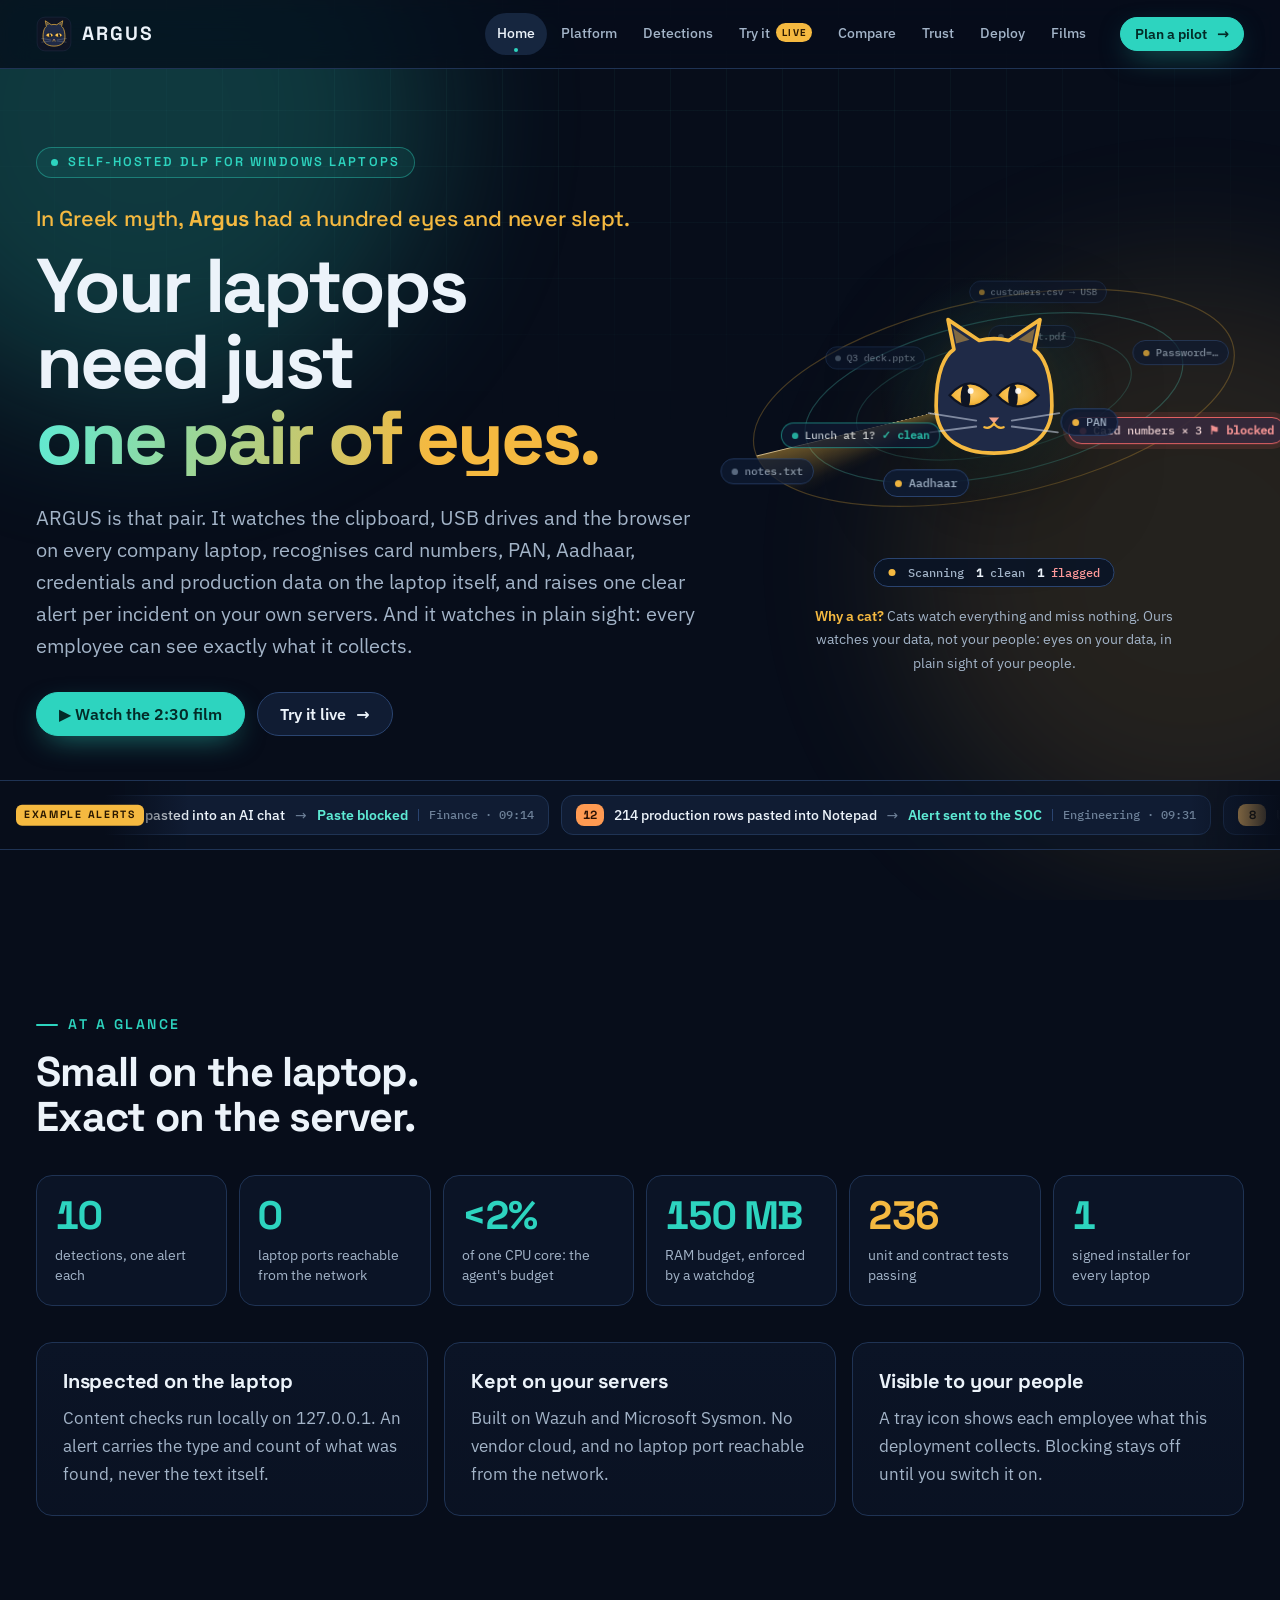
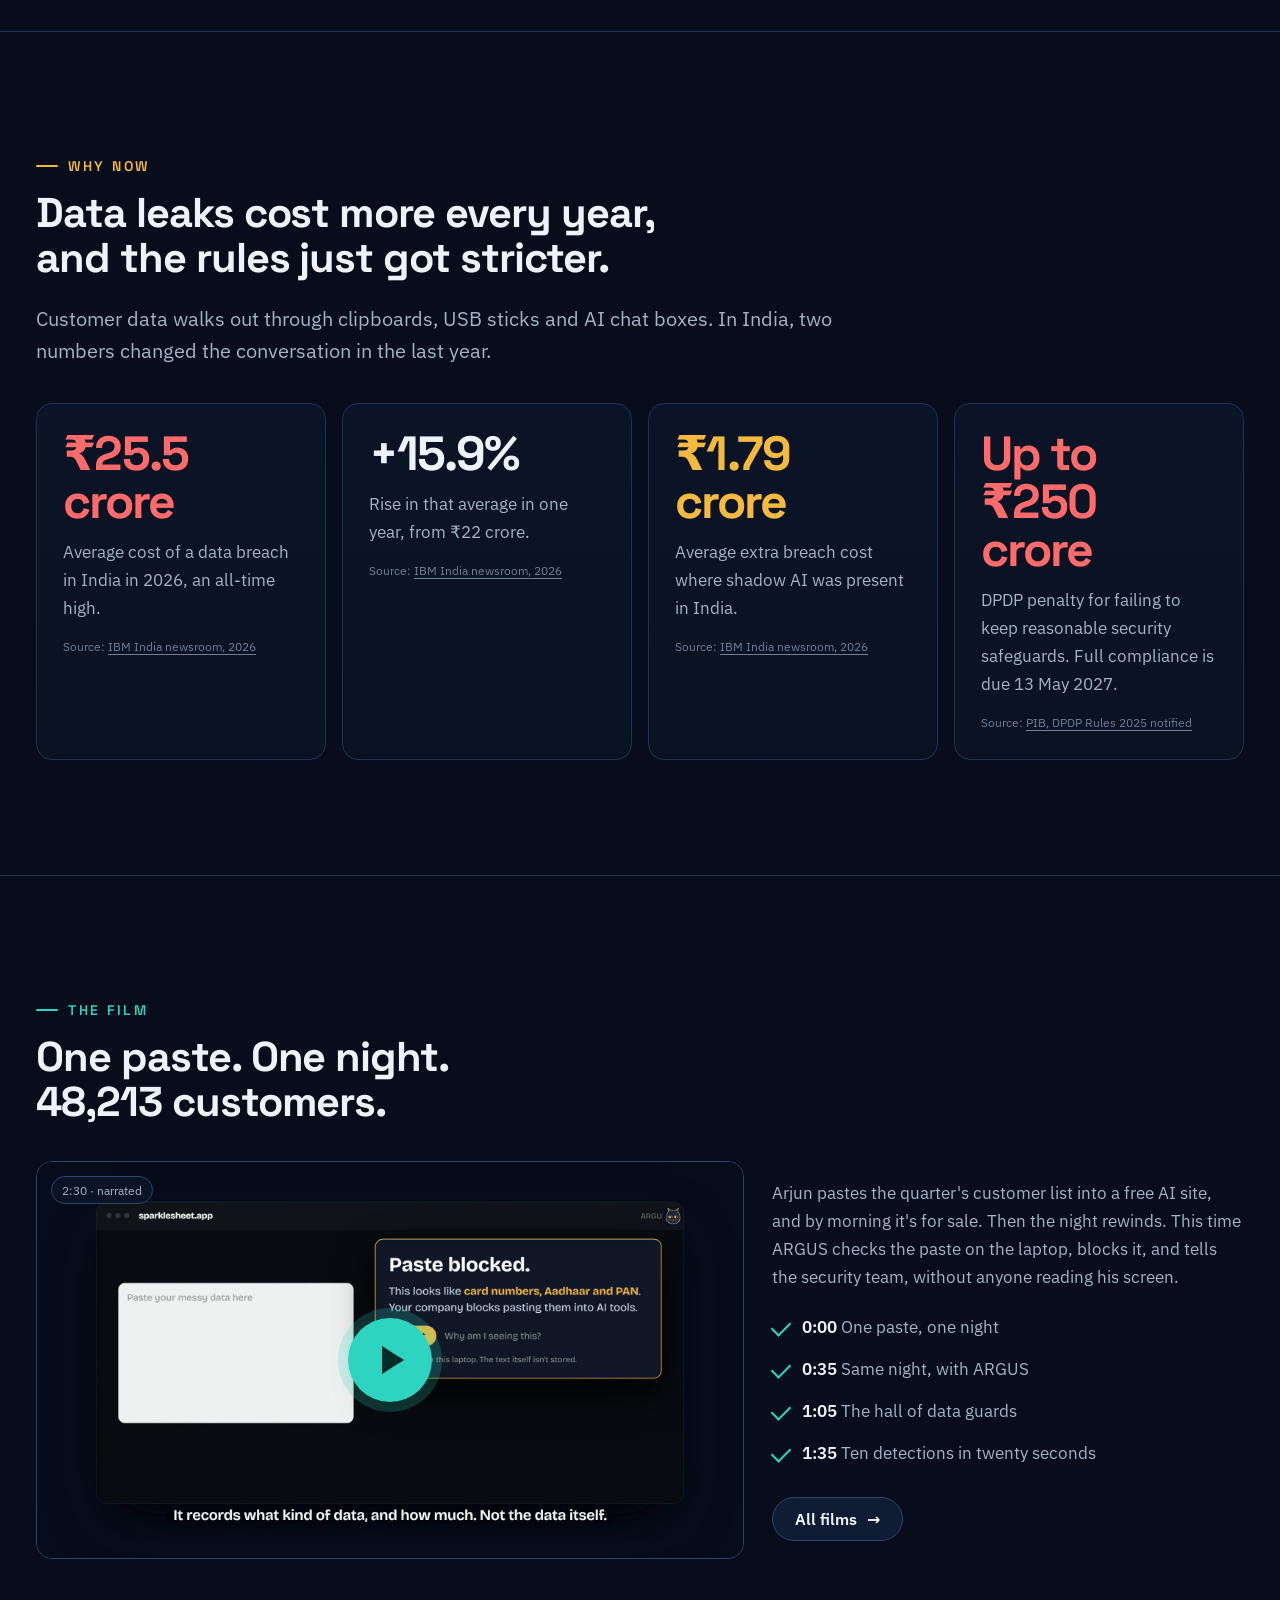
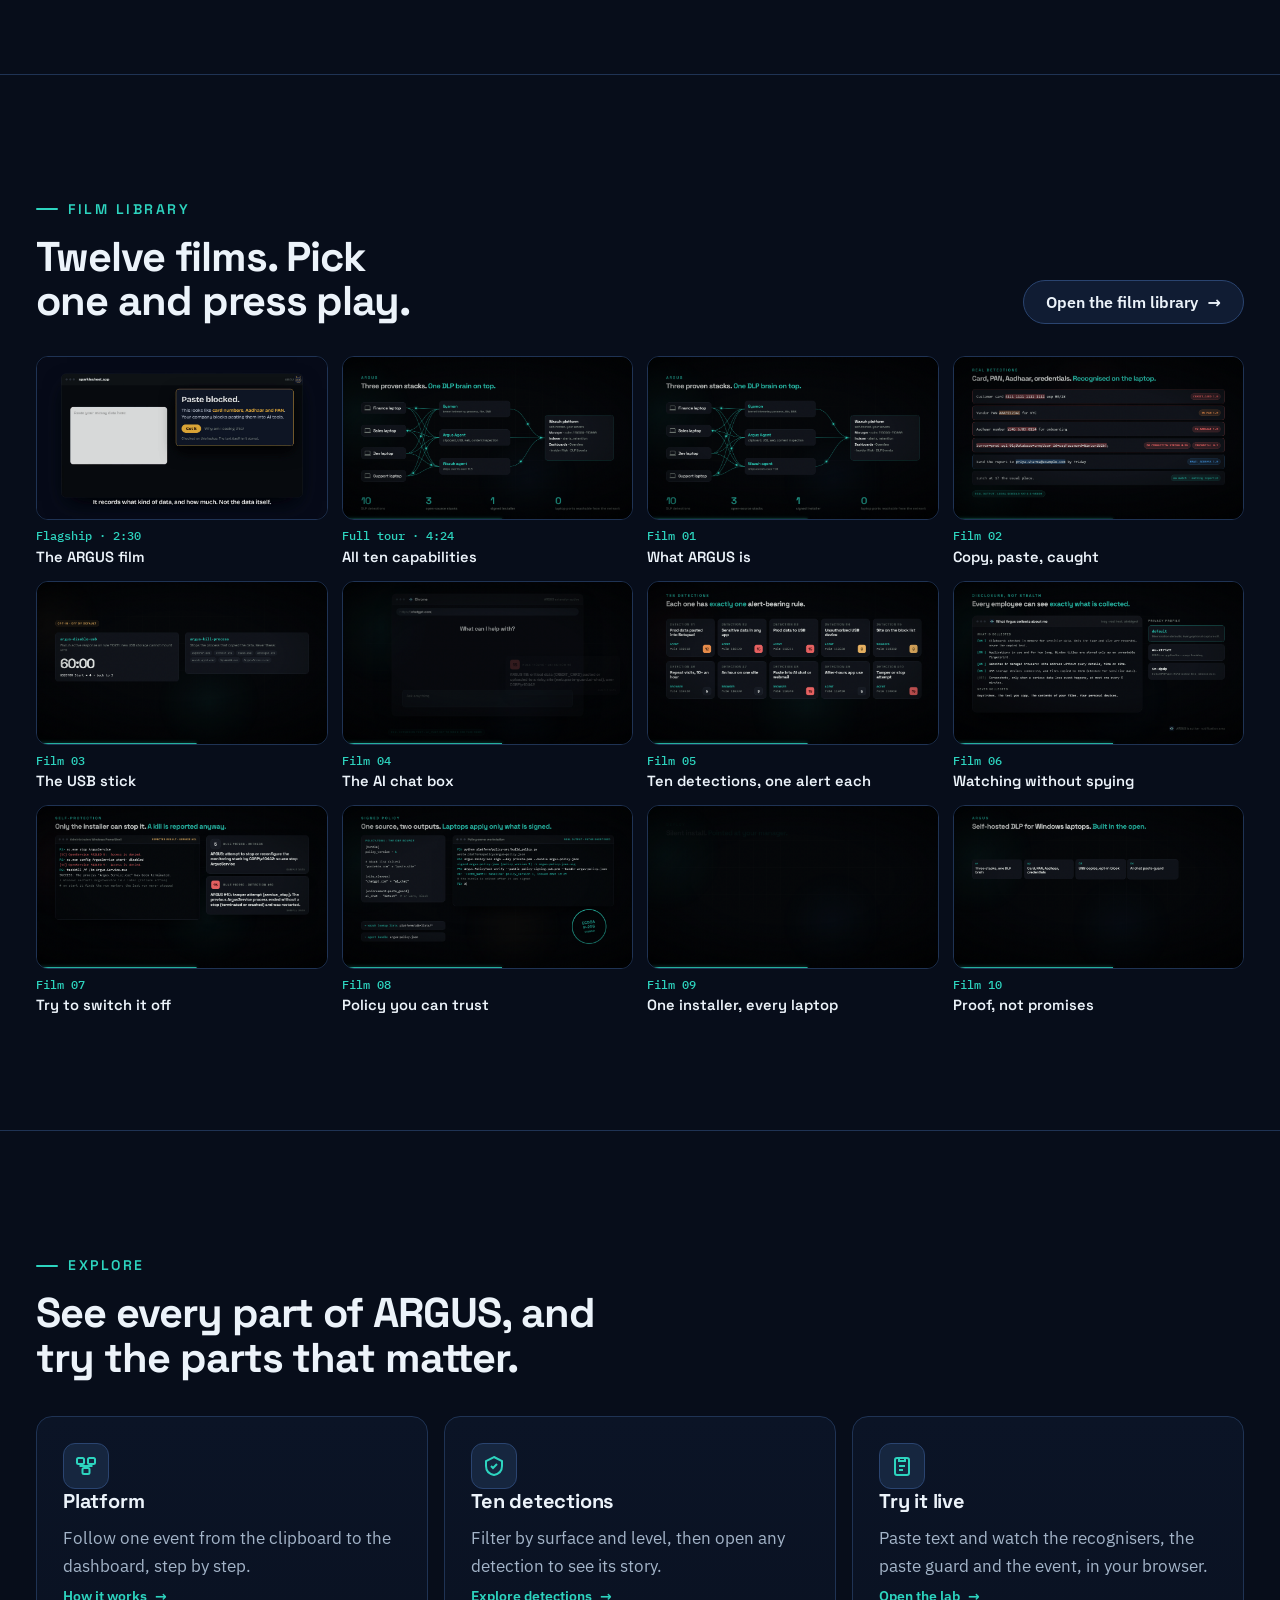
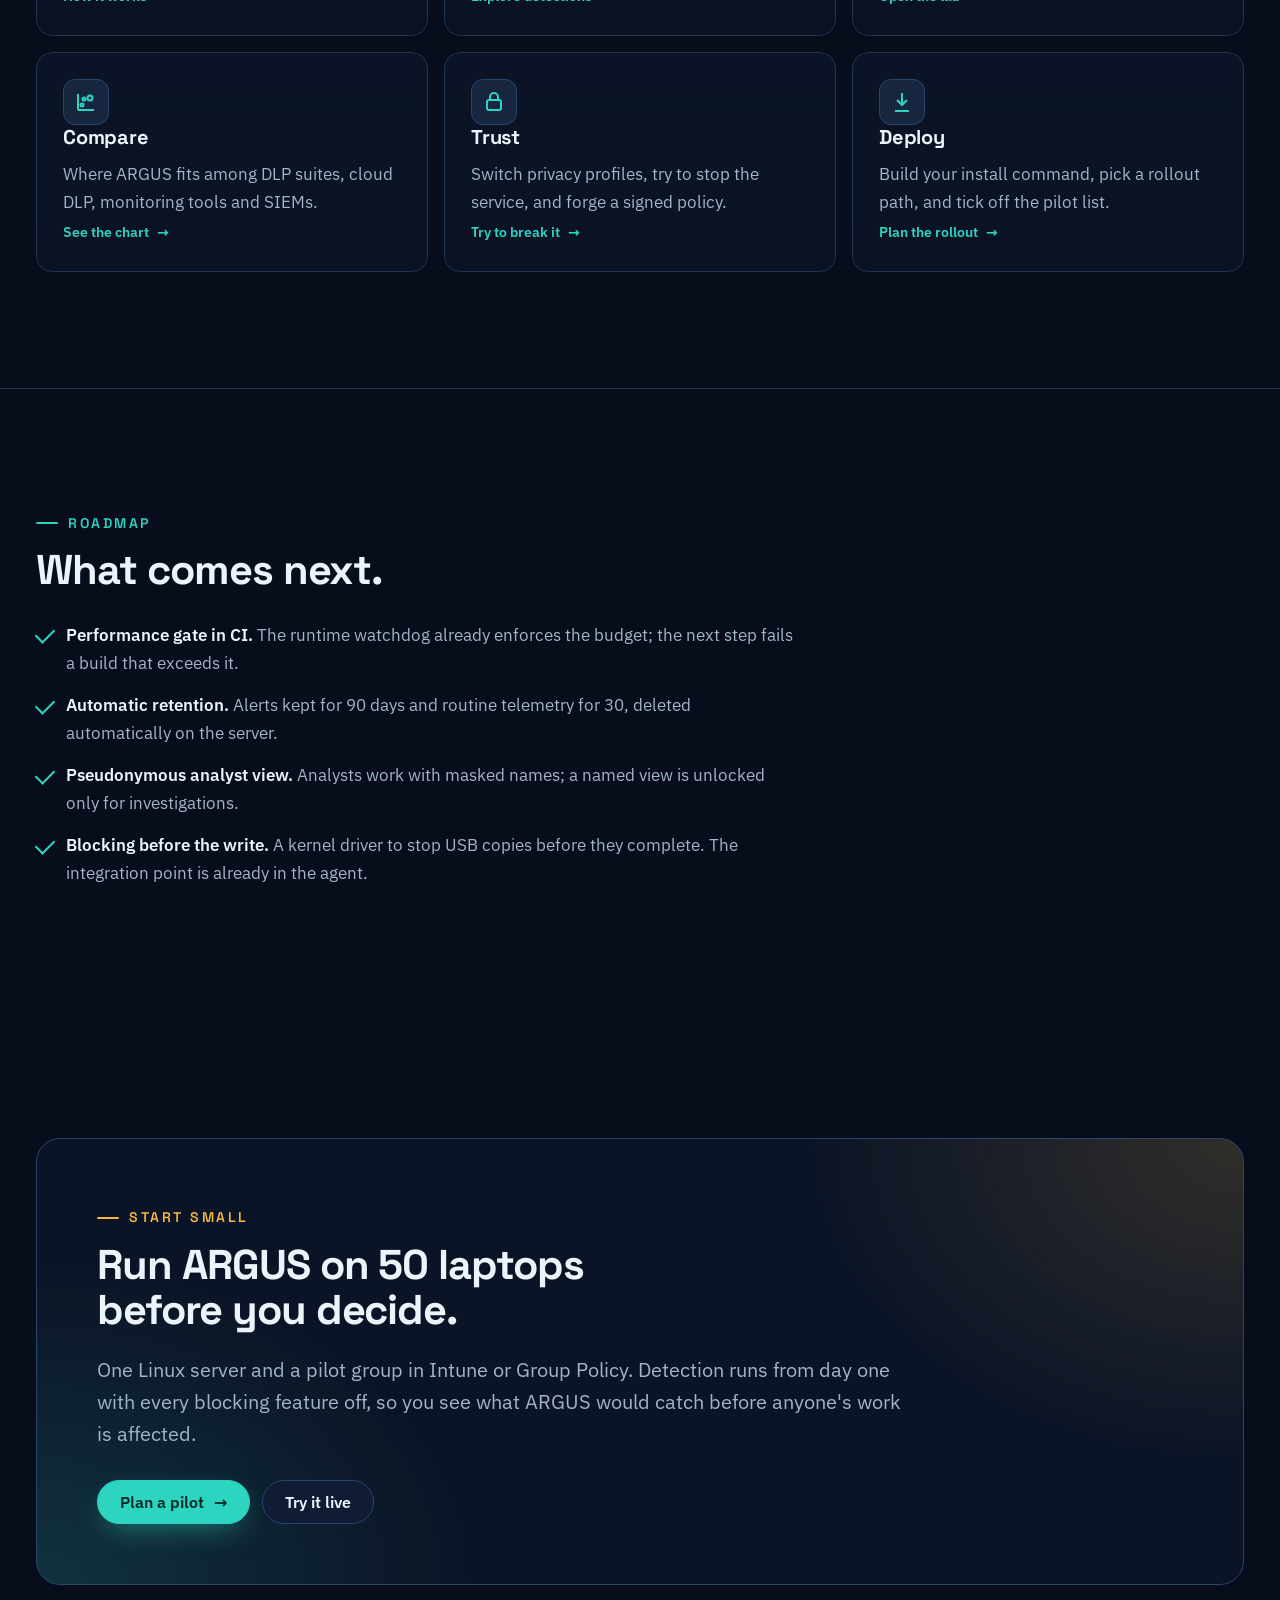
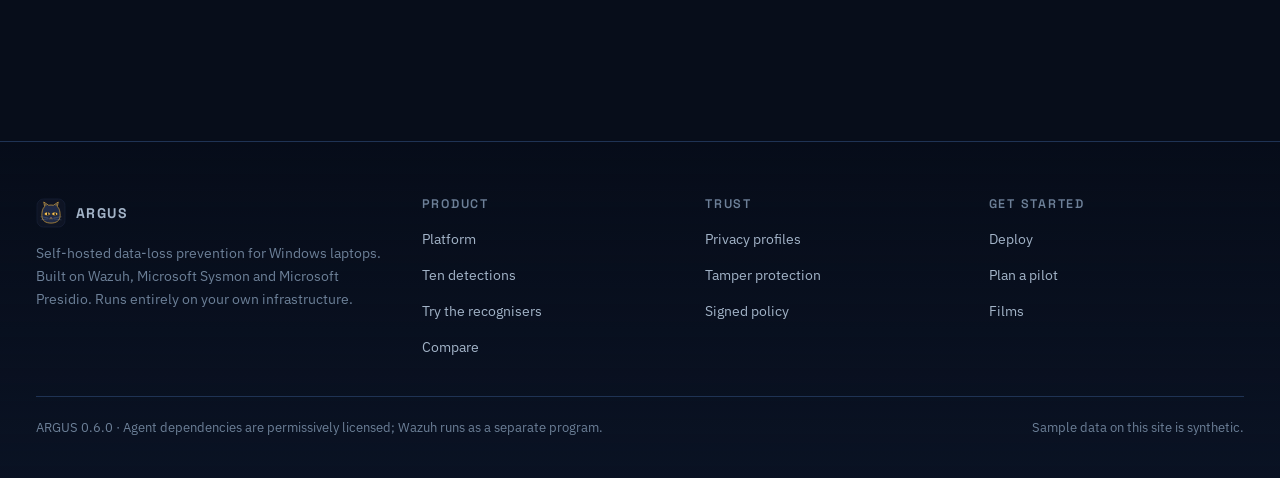
==== commit 0289dd14: "Hero v3: Argus myth line, cat as the pair of eyes, data in orbit with a scan beam - Hero leads with " ====
--- a/index.html
+++ b/index.html
@@ -17,25 +17,29 @@
 <main id="main">
 <section class="hero">
   <div class="wrap hero-grid">
-    <div>
-      <p class="eyebrow"><i></i>Self-hosted DLP for Windows laptops · v0.6</p>
-      <h1>Eyes on your data. <span class="grad">In plain sight</span> of your people.</h1>
-      <p class="lede">ARGUS catches company data at the moment it leaves a laptop: on the clipboard, onto a USB drive, or into a browser tab. It recognises card numbers, PAN, Aadhaar, credentials and production data on the laptop itself, raises one clear alert per incident on your own servers, and shows every employee exactly what it collects.</p>
-      <div class="cta-row">
+    <div class="hero-copy">
+      <p class="eyebrow" style="--i:0"><i></i>Self-hosted DLP for Windows laptops</p>
+      <p class="myth" style="--i:1">In Greek myth, <b>Argus</b> had a hundred eyes and never slept.</p>
+      <h1 data-words>Your laptops need just <span class="grad">one pair of eyes.</span></h1>
+      <p class="lede" style="--i:3">ARGUS is that pair. It watches the clipboard, USB drives and the browser on every company laptop, recognises card numbers, PAN, Aadhaar, credentials and production data on the laptop itself, and raises one clear alert per incident on your own servers. And it watches in plain sight: every employee can see exactly what it collects.</p>
+      <div class="cta-row" style="--i:4">
         <a class="btn primary" href="films.html" data-film="batches/2026-10-brand-film/videos/ARGUS-film.mp4" data-poster="batches/2026-10-brand-film/posters/ARGUS-film.png">▶ Watch the 2:30 film</a>
         <a class="btn" href="demo.html">Try it live <span class="arr" aria-hidden="true">→</span></a>
       </div>
     </div>
-    <div class="watch" aria-label="Data flowing past the ARGUS cat. Sensitive items are flagged; everything else passes.">
-      <canvas data-flow aria-hidden="true"></canvas>
-      <div class="scan" aria-hidden="true"></div>
-      <div class="cat" data-cat title="Click to make it blink"></div>
-      <span class="tag t1" aria-hidden="true"><b>CREDIT_CARD</b> × 3 · blocked</span>
-      <span class="tag t2" aria-hidden="true"><b>IN_PAN</b> · flagged</span>
-      <span class="tag t3" aria-hidden="true">Q3 deck · nothing sensitive</span>
+    <div class="orbit-wrap">
+      <div class="orbit" data-orbit role="img" aria-label="The ARGUS cat at the centre, with files and data orbiting it. A scan beam sweeps from the cat; card numbers, Aadhaar, PAN and passwords are flagged, ordinary files pass as clean.">
+        <svg class="rings" aria-hidden="true"></svg>
+        <div class="glow" aria-hidden="true"></div>
+        <div class="sweep" aria-hidden="true"></div>
+        <div class="cat" data-cat title="The ARGUS cat. Click to make it blink."></div>
+        <div class="chips" aria-hidden="true"></div>
+        <div class="hud" aria-hidden="true"><span class="live"></span>Scanning <span><b data-clean>0</b> clean</span><span class="fl"><b data-flag>0</b> flagged</span></div>
+      </div>
+      <p class="orbit-cap"><b>Why a cat?</b> Cats watch everything and miss nothing. Ours watches your data, not your people: eyes on your data, in plain sight of your people.</p>
     </div>
   </div>
-  <div class="ticker" data-ticker aria-label="Sample alert feed (illustrative)"></div>
+  <div class="ticker" data-ticker aria-label="Example alerts (illustrative)"></div>
 </section>
 
 <section class="section">
@@ -89,6 +93,13 @@
 
 <section class="section line">
   <div class="wrap">
+    <div class="head-row"><div><p class="kicker">Film library</p><h2>Twelve films. Pick one and press play.</h2></div><a class="btn" href="films.html">Open the film library <span class="arr" aria-hidden="true">→</span></a></div>
+    <div class="strip" data-strip></div>
+  </div>
+</section>
+
+<section class="section line">
+  <div class="wrap">
     <p class="kicker">Explore</p>
     <h2>See every part of ARGUS, and try the parts that matter.</h2>
     <div class="teasers">
--- a/assets/css/site.css
+++ b/assets/css/site.css
@@ -200,33 +200,23 @@
 .eyebrow i { width: 7px; height: 7px; border-radius: 50%; background: var(--accent); box-shadow: 0 0 0 0 rgba(45, 212, 191, .6); }
 @media (prefers-reduced-motion: no-preference) { .eyebrow i { animation: ping 2s infinite; } }
 @keyframes ping { 70% { box-shadow: 0 0 0 10px rgba(45, 212, 191, 0); } 100% { box-shadow: 0 0 0 0 rgba(45, 212, 191, 0); } }
-.watch { position: relative; aspect-ratio: 1; width: 100%; max-width: 520px; justify-self: center; }
-.watch canvas { position: absolute; inset: -12%; width: 124%; height: 124%; max-width: none; }
-.watch .cat { position: absolute; inset: 16%; filter: drop-shadow(0 30px 60px rgba(0, 0, 0, .55)); }
-.watch .cat svg { width: 100%; height: 100%; display: block; overflow: visible; }
-.watch .scan { position: absolute; inset: 6%; border-radius: 50%; border: 1px dashed color-mix(in srgb, var(--gold) 35%, transparent); }
-@media (prefers-reduced-motion: no-preference) { .watch .scan { animation: spin 40s linear infinite; } }
-@keyframes spin { to { transform: rotate(1turn); } }
-.watch .tag { position: absolute; font: 600 .72rem/1 var(--mono); padding: 7px 10px; border-radius: 8px; background: var(--surf-2); border: 1px solid var(--line-2); color: var(--muted); white-space: nowrap; }
-.watch .tag b { color: var(--gold); font-weight: 600; }
-.watch .t1 { left: -2%; top: 18%; } .watch .t2 { right: -4%; top: 40%; } .watch .t3 { left: 6%; bottom: 10%; }
-@media (prefers-reduced-motion: no-preference) {
-  .watch .tag { animation: bob 6s ease-in-out infinite; } .watch .t2 { animation-delay: -2s; } .watch .t3 { animation-delay: -4s; }
-}
-@keyframes bob { 50% { transform: translateY(-8px); } }
-
 /* live ticker */
 .ticker { margin-top: 44px; border-block: 1px solid var(--line); background: color-mix(in srgb, var(--bg-2) 70%, transparent); overflow: hidden; position: relative; }
 .ticker::before, .ticker::after { content: ""; position: absolute; top: 0; bottom: 0; width: 90px; z-index: 2; pointer-events: none; }
-.ticker::before { left: 0; background: linear-gradient(90deg, var(--bg), transparent); }
+.ticker::before { width: 190px; }
+.ticker::before { left: 0; background: linear-gradient(90deg, var(--bg) 55%, transparent); }
 .ticker::after { right: 0; background: linear-gradient(-90deg, var(--bg), transparent); }
 .ticker-lab { position: absolute; left: 16px; top: 50%; transform: translateY(-50%); z-index: 3; font: 700 .66rem/1 var(--display); letter-spacing: .16em; text-transform: uppercase; color: var(--gold-ink); background: var(--gold); padding: 5px 8px; border-radius: 6px; }
-.ticker-track { display: flex; gap: 12px; width: max-content; padding: 14px 0 14px 120px; }
-@media (prefers-reduced-motion: no-preference) { .ticker-track { animation: marquee 60s linear infinite; } .ticker:hover .ticker-track { animation-play-state: paused; } }
+.ticker-track { display: flex; width: max-content; }
+.ticker-set { display: flex; gap: 12px; padding: 14px 12px 14px 0; flex: none; }
+@media (prefers-reduced-motion: no-preference) { .ticker-track { animation: marquee 80s linear infinite; } }
 @keyframes marquee { to { transform: translateX(-50%); } }
-.tick { display: inline-flex; align-items: center; gap: 10px; padding: 7px 12px; border-radius: 10px; background: var(--surf); border: 1px solid var(--line); font: 500 .82rem/1 var(--mono); color: var(--muted); white-space: nowrap; }
-.tick .lvl { height: 20px; min-width: 26px; font-size: .72rem; }
-.tick b { color: var(--fg); font-weight: 500; font-family: var(--body); }
+.tick { display: inline-flex; align-items: center; gap: 10px; padding: 8px 14px; border-radius: 12px; background: var(--surf); border: 1px solid var(--line); font: 500 .86rem/1 var(--body); color: var(--muted); white-space: nowrap; }
+.tick .lvl { height: 22px; min-width: 28px; font-size: .74rem; }
+.tick b { color: var(--fg); font-weight: 500; }
+.tick .arrow { color: var(--faint); }
+.tick .did { color: var(--accent-2); font-weight: 600; }
+.tick .who { font: 500 .74rem/1 var(--mono); color: var(--faint); padding-left: 10px; border-left: 1px solid var(--line-2); }
 
 /* stats */
 .stats { display: grid; grid-template-columns: repeat(6, minmax(0, 1fr)); gap: 12px; margin-top: 36px; }
@@ -516,7 +506,6 @@
 /* ---- responsive ---- */
 @media (max-width: 1080px) {
   .hero-grid, .feature, .walk, .drawer, .lab-grid, .sig { grid-template-columns: minmax(0, 1fr); }
-  .watch { max-width: 420px; }
   .stats { grid-template-columns: repeat(3, minmax(0, 1fr)); }
   .why, .cols4 { grid-template-columns: repeat(2, minmax(0, 1fr)); }
   .teasers, .cols3 { grid-template-columns: repeat(2, minmax(0, 1fr)); }
@@ -531,7 +520,6 @@
   .dgrid { grid-template-columns: repeat(2, minmax(0, 1fr)); }
   .stats { grid-template-columns: repeat(2, minmax(0, 1fr)); }
   .brand span { display: none; }
-  .watch .tag { font-size: .62rem; }
   .pos { padding: 16px 12px 14px; }
   .pos-plot { aspect-ratio: auto; min-height: 380px; }
   .q { font-size: .7rem; }
@@ -542,3 +530,89 @@
 }
 
 .ctrl .seg { justify-self: start; }
+
+/* ==========================================================================
+   Hero v3: the myth line, and the watchful cat with data in orbit.
+   Items orbit the cat on three tilted rings; a scan beam sweeps from the cat
+   and judges each item it passes. Positions are set by site.js each frame.
+   ========================================================================== */
+.myth { font: 500 clamp(1.05rem, .9rem + .6vw, 1.35rem)/1.4 var(--display); color: var(--gold); margin-bottom: 14px; letter-spacing: -.01em; }
+.myth b { font-weight: 700; }
+.hero h1 { max-width: 14ch; }
+.hero h1 .w { display: inline-block; }
+@media (prefers-reduced-motion: no-preference) {
+  .js .hero-copy > * { animation: heroIn .9s var(--ease) both; animation-delay: calc(var(--i, 0) * 140ms + 150ms); }
+  .js .hero h1 .w { animation: wordIn .8s var(--ease) both; animation-delay: calc(var(--wi) * 70ms + 420ms); }
+  .js .hero h1 { animation: none; }
+}
+@keyframes heroIn { from { opacity: 0; transform: translateY(18px); filter: blur(4px); } }
+@keyframes wordIn { from { opacity: 0; transform: translateY(.45em) rotate(2deg); } }
+
+.orbit { position: relative; width: 100%; max-width: 620px; aspect-ratio: 1 / .76; justify-self: center; }
+.orbit .rings { position: absolute; inset: 0; width: 100%; height: 100%; max-width: none; overflow: visible; pointer-events: none; }
+.orbit .ring { fill: none; stroke: rgba(94, 234, 212, .24); stroke-width: 1.2; }
+.orbit .ring.r1 { stroke: rgba(94, 234, 212, .16); }
+.orbit .ring.r3 { stroke: rgba(245, 185, 64, .26); }
+.orbit .sweep { position: absolute; left: 0; top: 0; border-radius: 50%; pointer-events: none; z-index: 2; opacity: 0;
+  background: conic-gradient(from 0deg, transparent 0deg, rgba(245, 185, 64, .04) 6deg, rgba(245, 185, 64, .40) 30deg, rgba(255, 224, 160, .8) 30.6deg, transparent 31.2deg); }
+.orbit .cat { position: absolute; left: 50%; top: 50%; width: 38%; transform: translate(-50%, -54%); z-index: 3; filter: drop-shadow(0 26px 50px rgba(0, 0, 0, .6)); }
+.orbit .cat svg { width: 100%; height: auto; display: block; overflow: visible; }
+.orbit .glow { position: absolute; left: 50%; top: 50%; width: 46%; aspect-ratio: 1; transform: translate(-50%, -54%); border-radius: 50%; z-index: 0;
+  background: radial-gradient(closest-side, rgba(245, 185, 64, .22), rgba(45, 212, 191, .06) 60%, transparent); }
+.orb-chip { position: absolute; left: 0; top: 0; display: inline-flex; align-items: center; gap: 7px; padding: 7px 11px; border-radius: 999px; z-index: 1;
+  font: 500 .76rem/1 var(--mono); background: color-mix(in srgb, var(--surf) 92%, transparent); border: 1px solid var(--line-2); color: var(--muted); white-space: nowrap;
+  will-change: transform, opacity; transition: border-color .25s, background .25s, color .25s, box-shadow .25s; }
+.orb-chip i { width: 7px; height: 7px; border-radius: 50%; background: var(--faint); flex: none; }
+.orb-chip.bad i { background: var(--gold); }
+.orb-chip .flag { display: none; font-weight: 700; }
+.orb-chip.hit.bad { border-color: var(--l15); background: color-mix(in srgb, var(--l15) 16%, var(--surf)); color: #ffe1e1; box-shadow: 0 0 0 5px rgba(255, 107, 107, .14); }
+.orb-chip.hit.bad i { background: var(--l15); }
+.orb-chip.hit.bad .flag { display: inline; color: #ff9a9a; }
+.orb-chip.hit.ok { border-color: color-mix(in srgb, var(--accent) 70%, transparent); color: var(--fg); }
+.orb-chip.hit.ok i { background: var(--accent); }
+.orb-chip.hit.ok .flag { display: inline; color: var(--accent); }
+.orbit .hud { position: absolute; left: 50%; bottom: 0; transform: translateX(-50%); z-index: 5; display: inline-flex; align-items: center; gap: 12px; white-space: nowrap;
+  padding: 8px 14px; border-radius: 999px; border: 1px solid var(--line-2); background: color-mix(in srgb, var(--bg-2) 90%, transparent); font: 500 .74rem/1 var(--mono); color: var(--muted); }
+.orbit .hud .live { width: 7px; height: 7px; border-radius: 50%; background: var(--gold); }
+.orbit .hud b { color: var(--fg); font-weight: 600; font-variant-numeric: tabular-nums; }
+.orbit .hud .fl { color: #ff9a9a; }
+.orbit-cap { margin-top: 18px; text-align: center; color: var(--muted); font-size: var(--step--1); max-width: 46ch; justify-self: center; }
+.orbit-cap b { color: var(--gold); font-weight: 600; }
+.orbit-wrap { display: grid; justify-items: center; }
+/* entrance */
+@media (prefers-reduced-motion: no-preference) {
+  .js .orbit .ring { stroke-dasharray: 2400; stroke-dashoffset: 2400; transition: stroke-dashoffset 1.6s var(--ease); }
+  .js .orbit.ready .ring { stroke-dashoffset: 0; }
+  .js .orbit.ready .ring.r2 { transition-delay: .15s; } .js .orbit.ready .ring.r3 { transition-delay: .3s; }
+  .js .orbit .cat, .js .orbit .glow { opacity: 0; transition: opacity .8s var(--ease) .25s, transform .9s var(--ease) .25s; }
+  .js .orbit .cat { transform: translate(-50%, -48%) scale(.86); }
+  .js .orbit.ready .cat { opacity: 1; transform: translate(-50%, -54%); }
+  .js .orbit.ready .glow { opacity: 1; }
+  .js .orbit .orb-chip { opacity: 0; }
+  .js .orbit .hud { opacity: 0; transition: opacity .6s 1.4s; } .js .orbit.ready .hud { opacity: 1; }
+  .js .orbit.ready .sweep { opacity: 1; transition: opacity 1s 1.2s; }
+}
+@media (prefers-reduced-motion: reduce) { .orbit .sweep { display: none; } }
+@media (max-width: 720px) {
+  .orb-chip { font-size: .62rem; padding: 5px 8px; gap: 5px; }
+  .orbit .hud { font-size: .66rem; gap: 8px; }
+  .orbit .cat { width: 40%; }
+}
+
+/* home: film strip */
+.strip { display: grid; grid-template-columns: repeat(4, minmax(0, 1fr)); gap: 14px; margin-top: 32px; }
+.strip a { position: relative; display: grid; gap: 10px; text-decoration: none; color: var(--fg); }
+.strip .th { position: relative; aspect-ratio: 16 / 9; border-radius: 12px; overflow: hidden; border: 1px solid var(--line); background: #000; }
+.strip img { width: 100%; height: 100%; object-fit: cover; display: block; transition: transform .5s var(--ease), opacity .3s; opacity: .9; }
+.strip a:hover img { transform: scale(1.05); opacity: 1; }
+.strip .th::after { content: ""; position: absolute; left: 50%; top: 50%; width: 38px; height: 38px; margin: -19px 0 0 -19px; border-radius: 50%; background: rgba(45, 212, 191, .92); opacity: 0; transform: scale(.8); transition: opacity .25s, transform .25s var(--ease); }
+.strip .th::before { content: ""; position: absolute; left: 50%; top: 50%; margin: -7px 0 0 -4px; border-left: 12px solid var(--accent-ink); border-top: 7px solid transparent; border-bottom: 7px solid transparent; z-index: 1; opacity: 0; transition: opacity .25s; }
+.strip a:hover .th::after, .strip a:focus-visible .th::after { opacity: 1; transform: none; }
+.strip a:hover .th::before, .strip a:focus-visible .th::before { opacity: 1; }
+.strip .nm { font: 600 .92rem/1.3 var(--display); }
+.strip .nm span { display: block; font: 500 .76rem/1 var(--mono); color: var(--accent); margin-bottom: 5px; }
+@media (max-width: 1080px) { .strip { grid-template-columns: repeat(3, minmax(0, 1fr)); } }
+@media (max-width: 720px) { .strip { grid-template-columns: repeat(2, minmax(0, 1fr)); } }
+
+/* films page: batches stacked, not tabbed */
+.batch-block + .batch-block { margin-top: 64px; padding-top: 48px; border-top: 1px solid var(--line); }
